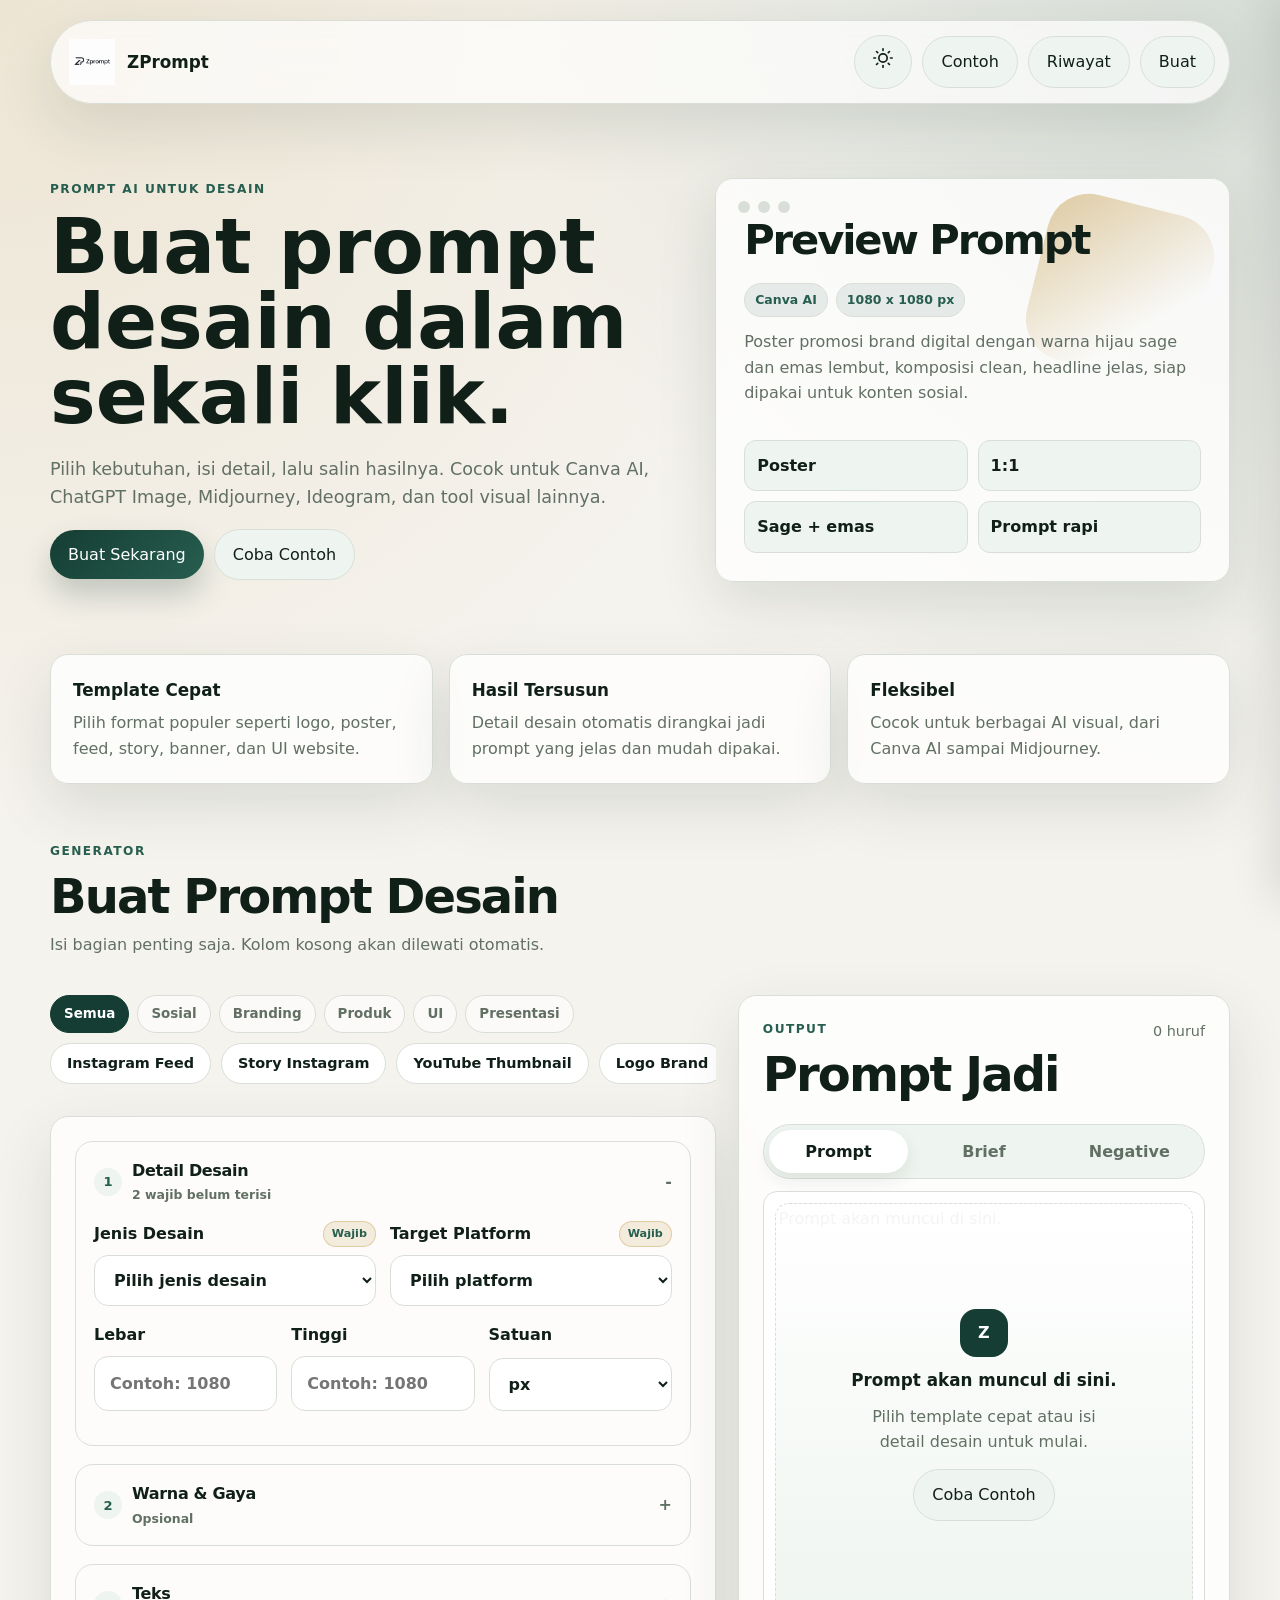
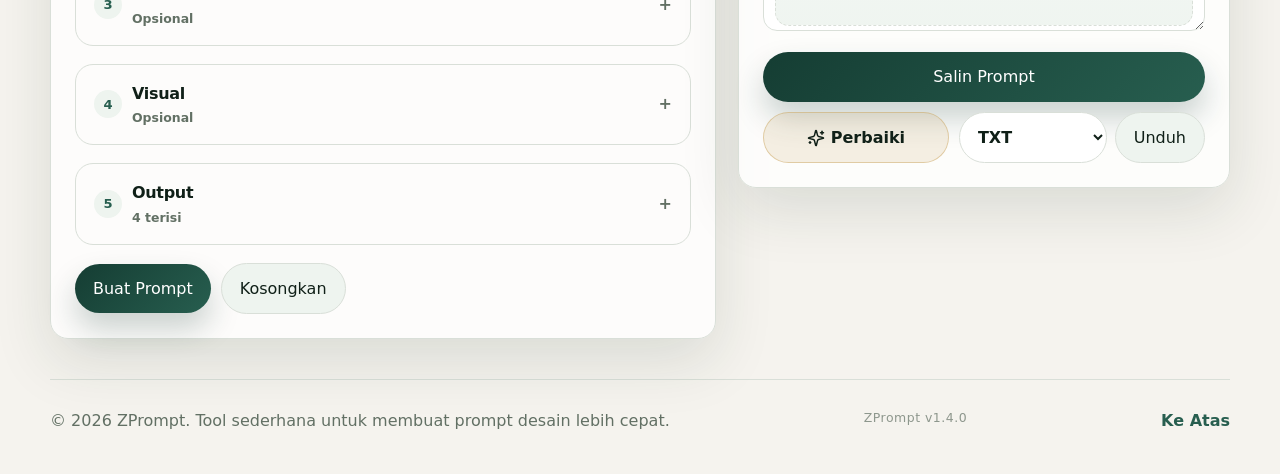
==== index.html @ 0997b0d8 "feat: replace logo and favicon with new PNG image" ====
<!doctype html>
<html lang="id">
<head>
  <meta charset="utf-8" />
  <meta name="viewport" content="width=device-width, initial-scale=1" />
  <meta name="theme-color" content="#10261f" />
  <meta name="description" content="ZPrompt — generator prompt desain AI gratis. Buat prompt untuk Canva AI, Midjourney, Ideogram, dan ChatGPT dalam hitungan detik." />
  <meta property="og:title" content="ZPrompt — AI Design Prompt Generator" />
  <meta property="og:description" content="Buat prompt desain AI dengan cepat dan rapi." />
  <meta property="og:url" content="https://zarkasih081.github.io/ZPrompt/" />
  <meta property="og:type" content="website" />
  <meta property="og:image" content="https://zarkasih081.github.io/ZPrompt/assets/og-image.png" />
  <title>ZPrompt</title>
  <link rel="icon" href="assets/favicon.png" type="image/png" />
  <link rel="apple-touch-icon" href="assets/icon-192.png" />
  <link rel="manifest" href="manifest.webmanifest" />
  <link rel="stylesheet" href="style.css" />
</head>
<body>
  <div class="app-shell">
    <header class="site-header">
      <nav class="nav" aria-label="Navigasi utama">
        <a class="brand" href="#top" aria-label="ZPrompt">
          <img src="assets/logo.png" alt="Logo ZPrompt" />
          <span>
            <strong>ZPrompt</strong>
          </span>
        </a>
        <div class="nav-actions">
          <button class="theme-toggle" id="themeToggle" type="button" aria-label="Ganti tema"><span class="theme-icon"><svg width="20" height="20" viewBox="0 0 24 24" fill="none" stroke="currentColor" stroke-width="2" stroke-linecap="round" stroke-linejoin="round"><circle cx="12" cy="12" r="5"/><line x1="12" y1="1" x2="12" y2="3"/><line x1="12" y1="21" x2="12" y2="23"/><line x1="4.22" y1="4.22" x2="5.64" y2="5.64"/><line x1="18.36" y1="18.36" x2="19.78" y2="19.78"/><line x1="1" y1="12" x2="3" y2="12"/><line x1="21" y1="12" x2="23" y2="12"/><line x1="4.22" y1="19.78" x2="5.64" y2="18.36"/><line x1="18.36" y1="5.64" x2="19.78" y2="4.22"/></svg></span></button>
          <a class="nav-link" href="contoh.html">Contoh</a>
          <button class="nav-link" id="historyToggle" type="button" aria-label="Buka Riwayat" aria-controls="historySidebar" aria-expanded="false">Riwayat</button>
          <a class="nav-link" href="#generator">Buat</a>
        </div>
      </nav>

      <section class="hero" id="top">
        <div class="hero-copy">
          <p class="eyebrow">Prompt AI untuk desain</p>
          <h1>Buat prompt desain dalam sekali klik.</h1>
          <p class="hero-text">Pilih kebutuhan, isi detail, lalu salin hasilnya. Cocok untuk Canva AI, ChatGPT Image, Midjourney, Ideogram, dan tool visual lainnya.</p>
          <div class="hero-buttons">
            <a class="primary-btn" href="#generator">Buat Sekarang</a>
            <button class="secondary-btn" id="loadExample" type="button">Coba Contoh</button>
          </div>
        </div>
        <div class="hero-card" aria-label="Preview hasil prompt">
          <div class="card-topbar">
            <span></span><span></span><span></span>
          </div>
          <h2>Preview Prompt</h2>
          <div class="preview-meta">
            <span>Canva AI</span>
            <span>1080 x 1080 px</span>
          </div>
          <p class="preview-prompt">Poster promosi brand digital dengan warna hijau sage dan emas lembut, komposisi clean, headline jelas, siap dipakai untuk konten sosial.</p>
          <div class="mini-grid">
            <span>Poster</span>
            <span>1:1</span>
            <span>Sage + emas</span>
            <span>Prompt rapi</span>
          </div>
        </div>
      </section>
    </header>

    <main>
      <section class="quick-info" aria-label="Fitur website">
        <article>
          <strong>Template Cepat</strong>
          <p>Pilih format populer seperti logo, poster, feed, story, banner, dan UI website.</p>
        </article>
        <article>
          <strong>Hasil Tersusun</strong>
          <p>Detail desain otomatis dirangkai jadi prompt yang jelas dan mudah dipakai.</p>
        </article>
        <article>
          <strong>Fleksibel</strong>
          <p>Cocok untuk berbagai AI visual, dari Canva AI sampai Midjourney.</p>
        </article>
      </section>

      <section class="generator-section" id="generator">
        <div class="section-heading">
          <p class="eyebrow">Generator</p>
          <h2>Buat Prompt Desain</h2>
          <p>Isi bagian penting saja. Kolom kosong akan dilewati otomatis.</p>
        </div>

        <div class="generator-left-column">
          <div class="preset-panel" aria-label="Template Cepat">
            <div class="preset-categories" aria-label="Kategori template">
              <button class="preset-category-btn active" data-category="all" type="button">Semua</button>
              <button class="preset-category-btn" data-category="social" type="button">Sosial</button>
              <button class="preset-category-btn" data-category="brand" type="button">Branding</button>
              <button class="preset-category-btn" data-category="product" type="button">Produk</button>
              <button class="preset-category-btn" data-category="ui" type="button">UI</button>
              <button class="preset-category-btn" data-category="presentation" type="button">Presentasi</button>
            </div>
            <div class="presets-container" aria-label="Template">
              <button class="preset-btn" data-category="social" data-preset="ig-feed" type="button">Instagram Feed</button>
              <button class="preset-btn" data-category="social" data-preset="story" type="button">Story Instagram</button>
              <button class="preset-btn" data-category="social" data-preset="yt-thumb" type="button">YouTube Thumbnail</button>
              <button class="preset-btn" data-category="brand" data-preset="logo" type="button">Logo Brand</button>
              <button class="preset-btn" data-category="social" data-preset="poster" type="button">Poster</button>
              <button class="preset-btn" data-category="product" data-preset="poster-makanan" type="button">Poster Makanan</button>
              <button class="preset-btn" data-category="product" data-preset="label-produk" type="button">Label Produk</button>
              <button class="preset-btn" data-category="brand" data-preset="banner" type="button">Banner Website</button>
              <button class="preset-btn" data-category="brand" data-preset="maskot" type="button">Desain Maskot</button>
              <button class="preset-btn" data-category="ui" data-preset="ui" type="button">UI Website</button>
              <button class="preset-btn" data-category="ui" data-preset="ui-app" type="button">UI Aplikasi</button>
              <button class="preset-btn" data-category="presentation" data-preset="slide" type="button">Presentasi Slide</button>
              <button class="preset-btn" data-category="presentation" data-preset="bisnis" type="button">Presentasi Bisnis</button>
            </div>
          </div>

          <form class="generator-form" id="promptForm">
          <fieldset>
            <legend>Detail Desain</legend>
            <div class="grid-2">
              <label>Jenis Desain
                <select id="designType" required>
                  <option value="">Pilih jenis desain</option>
                  <option>Logo</option>
                  <option>Poster Promosi</option>
                  <option>Feed Instagram</option>
                  <option>Story Instagram</option>
                  <option>Banner Website</option>
                  <option>Label Produk</option>
                  <option>Thumbnail YouTube</option>
                  <option>Presentasi Slide</option>
                  <option>UI Website</option>
                </select>
              </label>
              <label>Target Platform
                <select id="platform" required>
                  <option value="">Pilih platform</option>
                  <option>Canva AI</option>
                  <option>ChatGPT Image</option>
                  <option>Ideogram</option>
                  <option>Leonardo AI</option>
                  <option>Bing Image Creator</option>
                  <option>Midjourney</option>
                  <option>Umum</option>
                </select>
              </label>
            </div>
            <div id="platformTips" class="platform-tips" aria-hidden="true"></div>
            <div class="grid-3">
              <label>Lebar
                <input id="width" type="number" min="1" placeholder="Contoh: 1080" />
              </label>
              <label>Tinggi
                <input id="height" type="number" min="1" placeholder="Contoh: 1080" />
              </label>
              <label>Satuan
                <select id="unit">
                  <option>px</option>
                  <option>cm</option>
                  <option>mm</option>
                  <option>inch</option>
                </select>
              </label>
            </div>
          </fieldset>

          <fieldset>
            <legend>Warna & Gaya</legend>
            <div class="grid-2">
              <label>Warna Utama
                <input id="primaryColor" type="text" placeholder="Contoh: hijau sage" />
              </label>
              <label>Warna Sekunder
                <input id="secondaryColor" type="text" placeholder="Contoh: emas lembut" />
              </label>
            </div>
            <div class="grid-2">
              <label>Mood Warna
                <select id="mood">
                  <option value="">Pilih mood warna</option>
                  <option>Fresh dan cerah</option>
                  <option>Elegan dan profesional</option>
                  <option>Minimalis dan bersih</option>
                  <option>Hangat dan ramah</option>
                  <option>Modern dan premium</option>
                  <option>Lucu dan kartun</option>
                </select>
              </label>
              <label>Gaya Desain
                <select id="styleDesign">
                  <option value="">Pilih gaya desain</option>
                  <option>Modern clean</option>
                  <option>Minimalis premium</option>
                  <option>Kartun lucu</option>
                  <option>Flat illustration</option>
                  <option>3D soft style</option>
                  <option>Luxury elegant</option>
                  <option>Edukatif formal</option>
                </select>
              </label>
            </div>
          </fieldset>

          <fieldset>
            <legend>Teks</legend>
            <label>Teks Utama atau Judul Besar
              <input id="mainText" type="text" placeholder="Contoh: ZPrompt" />
            </label>
            <div class="grid-2">
              <label>Peletakan Teks Utama
                <select id="textPlacement">
                  <option value="">Pilih peletakan</option>
                  <option>Atas tengah</option>
                  <option>Tengah utama</option>
                  <option>Kiri atas</option>
                  <option>Kiri bawah</option>
                  <option>Kanan atas</option>
                  <option>Bawah tengah</option>
                </select>
              </label>
              <label>Gaya Font
                <select id="fontStyle">
                  <option value="">Pilih gaya font</option>
                  <option>Sans serif modern</option>
                  <option>Serif elegan</option>
                  <option>Rounded friendly</option>
                  <option>Bold display</option>
                  <option>Handwritten playful</option>
                  <option>Formal akademik</option>
                </select>
              </label>
            </div>
            <label>Teks Sekunder atau Tagline
              <input id="tagline" type="text" placeholder="Contoh: Cepat, rapi, siap pakai" />
            </label>
          </fieldset>

          <fieldset>
            <legend>Visual</legend>
            <label>Deskripsi Gambar, Ilustrasi, atau Logo
              <textarea id="visualDesc" rows="4" placeholder="Contoh: logo huruf Z modern dengan elemen cahaya lembut dan bentuk geometris"></textarea>
            </label>
            <div class="grid-2">
              <label>Objek Utama
                <input id="mainObject" type="text" placeholder="Contoh: maskot, produk, ikon" />
              </label>
              <label>Latar Belakang
                <input id="background" type="text" placeholder="Contoh: putih bersih, gradasi" />
              </label>
            </div>
            <label>Elemen Tambahan
              <input id="extraElements" type="text" placeholder="Contoh: daun, buah, sparkle, garis abstrak, bayangan halus" />
            </label>
          </fieldset>

          <fieldset>
            <legend>Output</legend>
            <div class="grid-2">
              <label>Bahasa Output
                <select id="promptLang">
                  <option>Indonesia</option>
                  <option>English</option>
                  <option>Campuran</option>
                </select>
              </label>
              <label>Level Detail
                <select id="detailLevel">
                  <option>Standar</option>
                  <option>Singkat</option>
                  <option>Detail</option>
                  <option>Sangat detail</option>
                </select>
              </label>
            </div>
            <div class="grid-2">
              <label>Nuansa Output
                <select id="outputTone">
                  <option>Profesional</option>
                  <option>Realistis</option>
                  <option>Lucu</option>
                  <option>Premium</option>
                  <option>Akademik</option>
                  <option>Promosi</option>
                </select>
              </label>
              <label>Kualitas
                <select id="quality">
                  <option>High quality</option>
                  <option>Ultra detailed</option>
                  <option>Clean vector</option>
                  <option>Print ready</option>
                  <option>Mobile friendly</option>
                </select>
              </label>
            </div>
            <label>Catatan Khusus
              <textarea id="notes" rows="3" placeholder="Contoh: teks harus mudah dibaca, cocok untuk stiker"></textarea>
            </label>
            <label>Hal yang Harus Dihindari
              <textarea id="negativePrompt" rows="2" placeholder="Contoh: jangan blur, jangan teks rusak, jangan background gelap, jangan terlalu ramai"></textarea>
            </label>
          </fieldset>

          <div class="form-actions">
            <button class="primary-btn" type="submit">Buat Prompt</button>
            <button class="secondary-btn" id="resetForm" type="button">Kosongkan</button>
            <span id="saveStatus" class="save-badge"></span>
          </div>
        </form>
        </div>

        <aside class="result-panel" aria-label="Hasil prompt">
          <div class="result-header">
            <div>
              <p class="eyebrow">Output</p>
              <h2>Prompt Jadi</h2>
            </div>
            <span id="charCount">0 huruf</span>
          </div>
          <div class="output-mode-tabs" role="tablist" aria-label="Mode output">
            <button class="output-mode-btn active" data-output-mode="prompt" type="button" role="tab" aria-selected="true">Prompt</button>
            <button class="output-mode-btn" data-output-mode="brief" type="button" role="tab" aria-selected="false">Brief</button>
            <button class="output-mode-btn" data-output-mode="negative" type="button" role="tab" aria-selected="false">Negative</button>
          </div>
          <div class="result-output-wrap">
            <textarea id="resultPrompt" rows="16" readonly placeholder="Prompt akan muncul di sini."></textarea>
            <div class="result-empty-state" id="resultEmptyState">
              <div class="empty-mark">Z</div>
              <strong>Prompt akan muncul di sini.</strong>
              <p>Pilih template cepat atau isi detail desain untuk mulai.</p>
              <button class="secondary-btn empty-example-btn" id="loadExampleEmpty" type="button">Coba Contoh</button>
            </div>
          </div>
          <div class="result-actions">
            <button class="primary-btn copy-main" id="copyPrompt" type="button">Salin Prompt</button>
            <div class="result-tools">
              <button class="secondary-btn improve-btn" id="improvePrompt" type="button"><svg width="18" height="18" viewBox="0 0 24 24" fill="none" stroke="currentColor" stroke-width="2" stroke-linecap="round" stroke-linejoin="round" style="margin-right: 6px; vertical-align: text-bottom;"><path d="M9.937 15.5A2 2 0 0 0 8.5 14.063l-6.135-1.582a.5.5 0 0 1 0-.962L8.5 9.936A2 2 0 0 0 9.937 8.5l1.582-6.135a.5.5 0 0 1 .963 0L14.063 8.5A2 2 0 0 0 15.5 9.937l6.135 1.581a.5.5 0 0 1 0 .964L15.5 14.063a2 2 0 0 0-1.437 1.437l-1.582 6.135a.5.5 0 0 1-.963 0z"/><path d="M20 3v4"/><path d="M22 5h-4"/><path d="M4 17v2"/><path d="M5 18H3"/></svg>Perbaiki</button>
              <div class="export-group">
                <select id="exportFormat" class="export-select" aria-label="Format Export">
                  <option value="txt">TXT</option>
                  <option value="json">JSON</option>
                  <option value="md">Markdown</option>
                  <option value="pdf">Cetak PDF</option>
                </select>
                <button class="secondary-btn" id="exportBtn" type="button">Unduh</button>
              </div>
            </div>
          </div>
        </aside>
      </section>
    </main>

    <footer class="site-footer">
      <p>© <span id="year"></span> ZPrompt. Tool sederhana untuk membuat prompt desain lebih cepat.</p>
      <p class="app-version">ZPrompt v1.4.0</p>
      <a href="#top">Ke Atas</a>
    </footer>
  </div>

  <div class="mobile-sticky-actions" aria-label="Aksi cepat generator">
    <button class="primary-btn" id="mobileGenerate" type="button">Buat</button>
    <button class="secondary-btn" id="mobileCopy" type="button">Salin</button>
  </div>
  
  <div class="history-sidebar" id="historySidebar" role="dialog" aria-modal="true" aria-labelledby="historyTitle" aria-hidden="true" tabindex="-1">
    <div class="history-sidebar-header">
      <div>
        <h3 id="historyTitle">Riwayat Prompt</h3>
        <button class="clear-all-btn" id="clearAllHistory" type="button" aria-label="Bersihkan riwayat">Bersihkan</button>
      </div>
      <button class="close-sidebar" id="closeHistory" type="button" aria-label="Tutup Riwayat">&times;</button>
    </div>
    <div class="history-sidebar-content">
      <ul id="historyList" class="history-list"></ul>
      <div id="historyEmpty" class="history-empty">
        Belum ada riwayat.
      </div>
    </div>
  </div>
  <div class="history-overlay" id="historyOverlay" aria-hidden="true"></div>

  <div id="toastContainer" class="toast-container" aria-live="polite"></div>

  <script src="script.js"></script>
</body>
</html>
---- style.css ----
:root {
  --bg: #f5f3ee;
  --surface: #ffffff;
  --surface-soft: #eef4ef;
  --text: #102018;
  --muted: #627064;
  --line: #d9dfd8;
  --primary: #153d33;
  --primary-2: #275e4f;
  --accent: #c9a45c;
  --shadow: 0 22px 60px rgba(24, 49, 37, .12);
  --radius: 18px;
}

[data-theme="dark"] {
  --bg: #0d1411;
  --surface: #121d18;
  --surface-soft: #18271f;
  --text: #edf5ef;
  --muted: #aebcaf;
  --line: #294036;
  --primary: #d4b56e;
  --primary-2: #b8954a;
  --accent: #79b79a;
  --shadow: 0 22px 60px rgba(0, 0, 0, .28);
}

* {
  box-sizing: border-box;
}

html {
  scroll-behavior: smooth;
  overflow-x: clip;
}

body {
  margin: 0;
  font-family: Inter, ui-sans-serif, system-ui, -apple-system, BlinkMacSystemFont, "Segoe UI", sans-serif;
  color: var(--text);
  background:
    radial-gradient(circle at top left, rgba(201, 164, 92, .18), transparent 35%),
    radial-gradient(circle at top right, rgba(39, 94, 79, .15), transparent 32%),
    var(--bg);
  line-height: 1.6;
  overflow-x: clip;
}

img {
  max-width: 100%;
  display: block;
}

a {
  color: inherit;
  text-decoration: none;
}

button,
input,
select,
textarea {
  font: inherit;
}

.app-shell {
  width: min(1180px, calc(100% - 32px));
  margin: 0 auto;
}

.site-header {
  padding: 20px 0 42px;
}

.nav {
  display: flex;
  justify-content: space-between;
  align-items: center;
  gap: 16px;
  padding: 14px;
  border: 1px solid var(--line);
  border-radius: 999px;
  background: rgba(255, 255, 255, .68);
  backdrop-filter: blur(16px);
  box-shadow: var(--shadow);
  position: sticky;
  top: 16px;
  z-index: 20;
}

[data-theme="dark"] .nav {
  background: rgba(18, 29, 24, .76);
}

.brand {
  display: flex;
  align-items: center;
  gap: 12px;
  padding-left: 4px;
}

.brand img {
  width: 46px;
  height: 46px;
}

.brand strong,
.brand small {
  display: block;
}

.brand strong {
  font-size: 1.05rem;
  line-height: 1.1;
}

.brand small {
  color: var(--muted);
  font-size: .78rem;
}

.nav-actions,
.hero-buttons,
.form-actions,
.result-actions {
  display: flex;
  align-items: center;
  gap: 10px;
  flex-wrap: wrap;
}

.nav-link,
.theme-toggle,
.primary-btn,
.secondary-btn {
  border: 0;
  cursor: pointer;
  border-radius: 999px;
  padding: 12px 18px;
  transition: transform .2s ease, box-shadow .2s ease, background .2s ease;
}

.nav-link,
.theme-toggle,
.secondary-btn {
  background: var(--surface-soft);
  color: var(--text);
  border: 1px solid var(--line);
}

.primary-btn {
  background: linear-gradient(135deg, var(--primary), var(--primary-2));
  color: #fff;
  box-shadow: 0 16px 30px rgba(21, 61, 51, .22);
}

[data-theme="dark"] .primary-btn {
  color: #10160f;
}

.primary-btn:hover,
.secondary-btn:hover,
.nav-link:hover,
.theme-toggle:hover {
  transform: translateY(-2px);
}

.hero {
  display: grid;
  grid-template-columns: minmax(0, 1.1fr) minmax(320px, .9fr);
  gap: 36px;
  align-items: center;
  padding: 74px 0 30px;
}

.eyebrow {
  color: var(--primary-2);
  font-weight: 800;
  letter-spacing: .12em;
  text-transform: uppercase;
  font-size: .76rem;
  margin: 0 0 10px;
}

h1,
h2,
h3,
p {
  margin-top: 0;
}

h1 {
  font-size: clamp(2.4rem, 6vw, 5rem);
  line-height: .98;
  letter-spacing: 0;
  margin-bottom: 20px;
}

.hero-text {
  color: var(--muted);
  font-size: 1.1rem;
  max-width: 650px;
}

.hero-card,
.quick-info article,
.generator-form,
.result-panel {
  background: rgba(255, 255, 255, .78);
  border: 1px solid var(--line);
  border-radius: var(--radius);
  box-shadow: var(--shadow);
}

[data-theme="dark"] .hero-card,
[data-theme="dark"] .quick-info article,
[data-theme="dark"] .generator-form,
[data-theme="dark"] .result-panel {
  background: rgba(18, 29, 24, .82);
}

.hero-card {
  padding: 28px;
  min-height: 360px;
  display: flex;
  flex-direction: column;
  justify-content: flex-end;
  position: relative;
  overflow: hidden;
}

.preview-meta {
  display: flex;
  gap: 8px;
  flex-wrap: wrap;
  margin: 0 0 12px;
  position: relative;
}

.preview-meta span {
  background: rgba(39, 94, 79, .1);
  border: 1px solid var(--line);
  border-radius: 999px;
  color: var(--primary-2);
  font-size: .78rem;
  font-weight: 800;
  padding: 6px 10px;
}

[data-theme="dark"] .preview-meta span {
  color: var(--accent);
  background: rgba(121, 183, 154, .1);
}

.hero-card::before {
  content: "";
  position: absolute;
  inset: 24px 24px auto auto;
  width: 170px;
  height: 170px;
  background: linear-gradient(135deg, var(--accent), transparent 70%);
  border-radius: 42px;
  transform: rotate(14deg);
  opacity: .55;
}

.card-topbar {
  position: absolute;
  top: 22px;
  left: 22px;
  display: flex;
  gap: 8px;
}

.card-topbar span {
  width: 12px;
  height: 12px;
  border-radius: 50%;
  background: var(--line);
}

.hero-card h2 {
  font-size: 2.6rem;
  letter-spacing: -.05em;
  margin-bottom: 10px;
  position: relative;
}

.hero-card p,
.preview-prompt {
  color: var(--muted);
  position: relative;
}

.mini-grid {
  display: grid;
  grid-template-columns: repeat(2, 1fr);
  gap: 10px;
  margin-top: 18px;
  position: relative;
}

.mini-grid span {
  background: var(--surface-soft);
  border: 1px solid var(--line);
  padding: 12px;
  border-radius: 12px;
  font-weight: 700;
}

.quick-info {
  display: grid;
  grid-template-columns: repeat(3, 1fr);
  gap: 16px;
  margin-bottom: 58px;
}

.quick-info article {
  padding: 22px;
}

.quick-info strong {
  display: block;
  font-size: 1.05rem;
  margin-bottom: 6px;
}

.quick-info p {
  color: var(--muted);
  margin-bottom: 0;
}

.generator-section {
  display: grid;
  grid-template-columns: minmax(0, 1.15fr) minmax(320px, .85fr);
  gap: 22px;
  align-items: start;
  padding-bottom: 40px;
}

.generator-section > *,
.generator-left-column,
.result-panel {
  min-width: 0;
}

.section-heading {
  grid-column: 1 / -1;
  max-width: 760px;
}

.section-heading h2,
.result-header h2 {
  font-size: clamp(1.8rem, 4vw, 3rem);
  line-height: 1;
  letter-spacing: -.04em;
  margin-bottom: 12px;
}

.section-heading p:last-child {
  color: var(--muted);
}

.generator-form,
.result-panel {
  padding: 24px;
}

fieldset {
  border: 1px solid var(--line);
  border-radius: 18px;
  padding: 22px;
  margin: 0 0 18px;
}

legend {
  padding: 0 10px;
  font-weight: 900;
  letter-spacing: -.02em;
}

.form-step {
  overflow: hidden;
  padding: 0;
}

.form-step legend {
  display: block;
  float: left;
  width: 100%;
  padding: 0;
}

.form-step legend + * {
  clear: both;
}

.form-step-toggle {
  width: 100%;
  border: 0;
  background: transparent;
  color: var(--text);
  cursor: pointer;
  display: flex;
  align-items: center;
  justify-content: space-between;
  gap: 12px;
  padding: 16px 18px;
  text-align: left;
}

.form-step-title {
  display: flex;
  align-items: center;
  gap: 10px;
  font-weight: 900;
  letter-spacing: -.02em;
}

.form-step-label {
  display: grid;
  gap: 2px;
}

.form-step-status {
  color: var(--muted);
  font-size: .78rem;
  font-weight: 700;
  letter-spacing: 0;
}

.form-step-index {
  display: inline-grid;
  place-items: center;
  width: 28px;
  height: 28px;
  border-radius: 999px;
  background: var(--surface-soft);
  color: var(--primary-2);
  font-size: .82rem;
  font-weight: 900;
}

.form-step-chevron {
  color: var(--muted);
  font-size: 1rem;
  font-weight: 900;
  line-height: 1;
}

.form-step-body {
  clear: both;
  padding: 0 18px 18px;
}

.form-step.is-collapsed .form-step-body {
  display: none;
}

label {
  display: grid;
  gap: 8px;
  color: var(--text);
  font-weight: 800;
  margin-bottom: 16px;
}

.label-row {
  display: flex;
  align-items: center;
  gap: 8px;
  justify-content: space-between;
}

.required-pill {
  background: rgba(201, 164, 92, .18);
  border: 1px solid rgba(201, 164, 92, .46);
  border-radius: 999px;
  color: var(--primary-2);
  font-size: .7rem;
  font-weight: 900;
  padding: 3px 8px;
}

[data-theme="dark"] .required-pill {
  color: var(--accent);
}

input,
select,
textarea {
  width: 100%;
  border: 1px solid var(--line);
  background: var(--surface);
  color: var(--text);
  border-radius: 14px;
  padding: 14px 15px;
  outline: none;
}

textarea {
  resize: vertical;
}

input:focus,
select:focus,
textarea:focus {
  border-color: var(--primary-2);
  box-shadow: 0 0 0 4px rgba(39, 94, 79, .12);
}

.grid-2,
.grid-3 {
  display: grid;
  gap: 14px;
}

.grid-2 {
  grid-template-columns: repeat(2, 1fr);
}

.grid-3 {
  grid-template-columns: repeat(3, 1fr);
}

.result-panel {
  position: sticky;
  top: 110px;
}

.result-header {
  display: flex;
  justify-content: space-between;
  gap: 12px;
  align-items: start;
  margin-bottom: 14px;
}

#charCount {
  color: var(--muted);
  font-size: .9rem;
  white-space: nowrap;
}

#resultPrompt {
  min-height: 380px;
  margin-bottom: 14px;
}

.output-mode-tabs {
  display: grid;
  grid-template-columns: repeat(3, 1fr);
  gap: 6px;
  background: var(--surface-soft);
  border: 1px solid var(--line);
  border-radius: 999px;
  padding: 5px;
  margin-bottom: 12px;
}

.output-mode-btn {
  border: 0;
  background: transparent;
  color: var(--muted);
  border-radius: 999px;
  cursor: pointer;
  font-weight: 900;
  padding: 9px 10px;
}

.output-mode-btn.active {
  background: var(--surface);
  color: var(--text);
  box-shadow: 0 8px 18px rgba(24, 49, 37, .08);
}

.result-output-wrap {
  position: relative;
  margin-bottom: 14px;
}

.result-output-wrap #resultPrompt {
  margin-bottom: 0;
}

.result-empty-state {
  position: absolute;
  inset: 12px;
  display: grid;
  place-items: center;
  align-content: center;
  gap: 10px;
  padding: 24px;
  text-align: center;
  color: var(--muted);
  background: linear-gradient(180deg, rgba(255,255,255,.92), rgba(238,244,239,.92));
  border: 1px dashed var(--line);
  border-radius: 14px;
  pointer-events: none;
}

[data-theme="dark"] .result-empty-state {
  background: linear-gradient(180deg, rgba(18,29,24,.92), rgba(24,39,31,.92));
}

.result-empty-state[hidden] {
  display: none;
}

.result-empty-state strong {
  color: var(--text);
  font-size: 1.05rem;
}

.result-empty-state p {
  margin: 0;
  max-width: 260px;
}

.empty-mark {
  display: grid;
  place-items: center;
  width: 48px;
  height: 48px;
  border-radius: 16px;
  background: var(--primary);
  color: #fff;
  font-weight: 900;
}

[data-theme="dark"] .empty-mark {
  color: #10160f;
}

.empty-example-btn {
  pointer-events: auto;
  margin-top: 4px;
}



.site-footer {
  display: flex;
  justify-content: space-between;
  gap: 16px;
  color: var(--muted);
  border-top: 1px solid var(--line);
  padding: 28px 0 40px;
}

.site-footer p {
  margin: 0;
}

.site-footer a {
  font-weight: 800;
  color: var(--primary-2);
}

.app-version {
  font-size: 0.78rem;
  color: var(--muted);
  opacity: 0.7;
  letter-spacing: 0.04em;
}

.mobile-sticky-actions {
  display: none;
}

@media (max-width: 860px) {
  .app-shell {
    width: min(100% - 22px, 680px);
  }

  body {
    padding-bottom: 86px;
  }

  .nav {
    border-radius: 24px;
    align-items: flex-start;
  }

  .nav-actions {
    justify-content: flex-end;
  }

  .hero,
  .generator-section,
  .grid-2,
  .grid-3 {
    grid-template-columns: 1fr;
  }

  .quick-info {
    display: flex;
    gap: 12px;
    overflow-x: auto;
    margin-bottom: 34px;
    padding-bottom: 12px;
    scroll-snap-type: x mandatory;
  }

  .quick-info article {
    min-width: min(260px, 82vw);
    padding: 16px;
    scroll-snap-align: start;
  }

  .quick-info p {
    font-size: .92rem;
  }

  .hero {
    padding-top: 44px;
  }

  .result-panel {
    position: static;
  }

  .mobile-sticky-actions {
    position: fixed;
    left: 11px;
    right: 11px;
    bottom: 12px;
    z-index: 35;
    display: grid;
    grid-template-columns: 1.25fr .75fr;
    gap: 10px;
    padding: 10px;
    border: 1px solid var(--line);
    border-radius: 20px;
    background: rgba(255, 255, 255, .82);
    backdrop-filter: blur(16px);
    box-shadow: 0 16px 40px rgba(24, 49, 37, .18);
  }

  [data-theme="dark"] .mobile-sticky-actions {
    background: rgba(18, 29, 24, .86);
  }

  .mobile-sticky-actions .primary-btn,
  .mobile-sticky-actions .secondary-btn {
    padding: 12px 14px;
  }
}

@media (max-width: 520px) {
  .brand small {
    display: none;
  }

  a.nav-link {
    display: none;
  }

  .nav,
  .generator-form,
  .result-panel,
  fieldset {
    padding: 16px;
  }

  fieldset.form-step {
    padding: 0;
  }

  .form-step-toggle {
    padding: 14px 16px;
  }

  .form-step-body {
    padding: 0 16px 16px;
  }

  h1 {
    font-size: 2.45rem;
  }

  .hero-card {
    min-height: 300px;
  }

  .site-footer {
    flex-direction: column;
  }
}

/* Presets */
.preset-panel {
  margin-bottom: 20px;
}

.preset-categories {
  display: flex;
  gap: 8px;
  overflow-x: auto;
  padding: 0 0 10px;
  scrollbar-width: thin;
}

.preset-category-btn {
  white-space: nowrap;
  border: 1px solid var(--line);
  border-radius: 999px;
  background: rgba(255, 255, 255, .62);
  color: var(--muted);
  cursor: pointer;
  font-size: .84rem;
  font-weight: 800;
  padding: 7px 13px;
}

[data-theme="dark"] .preset-category-btn {
  background: rgba(18, 29, 24, .62);
}

.preset-category-btn.active {
  background: var(--primary);
  border-color: var(--primary);
  color: #fff;
}

[data-theme="dark"] .preset-category-btn.active {
  background: var(--accent);
  border-color: var(--accent);
  color: #0d1411;
}

.presets-container {
  display: flex;
  gap: 10px;
  overflow-x: auto;
  max-width: 100%;
  min-width: 0;
  padding-bottom: 12px;
  margin-bottom: 0;
  scrollbar-width: thin;
  position: relative;
}

.presets-container::after {
  content: '';
  position: sticky;
  right: 0;
  width: 40px;
  background: linear-gradient(to right, transparent, var(--bg));
  pointer-events: none;
}

.presets-container::-webkit-scrollbar {
  height: 6px;
}

.presets-container::-webkit-scrollbar-thumb {
  background: var(--line);
  border-radius: 10px;
}

.preset-btn {
  white-space: nowrap;
  background: var(--surface);
  border: 1px solid var(--line);
  color: var(--text);
  padding: 8px 16px;
  border-radius: 999px;
  font-size: 0.9rem;
  font-weight: 600;
  cursor: pointer;
  transition: all 0.2s ease;
}

.preset-btn[hidden] {
  display: none;
}

.preset-btn:hover {
  border-color: var(--primary-2);
  background: var(--surface-soft);
  transform: translateY(-2px);
}

.preset-btn.active {
  background: var(--primary);
  color: #fff;
  border-color: var(--primary);
}

[data-theme="dark"] .preset-btn.active {
  background: var(--accent);
  color: #0d1411;
  border-color: var(--accent);
}

/* Save Badge */
.save-badge {
  color: var(--primary-2);
  font-size: 0.85rem;
  font-weight: 700;
  display: flex;
  align-items: center;
  gap: 6px;
  opacity: 0;
  transition: opacity 0.3s ease;
  margin-left: 10px;
}
.save-badge.show {
  opacity: 1;
}

/* History Sidebar */
.history-overlay {
  position: fixed;
  inset: 0;
  background: rgba(0, 0, 0, 0.4);
  backdrop-filter: blur(4px);
  z-index: 40;
  opacity: 0;
  pointer-events: none;
  transition: opacity 0.3s ease;
}

.history-overlay[aria-hidden="false"] {
  opacity: 1;
  pointer-events: auto;
}

.history-sidebar {
  position: fixed;
  top: 0;
  right: 0;
  bottom: 0;
  width: 100%;
  max-width: 360px;
  background: var(--surface);
  box-shadow: -10px 0 40px rgba(0, 0, 0, 0.1);
  z-index: 50;
  transform: translateX(100%);
  transition: transform 0.3s cubic-bezier(0.4, 0, 0.2, 1);
  display: flex;
  flex-direction: column;
}

.history-sidebar[aria-hidden="false"] {
  transform: translateX(0);
}

.history-sidebar-header {
  padding: 20px 24px;
  border-bottom: 1px solid var(--line);
  display: flex;
  justify-content: space-between;
  align-items: center;
}

.history-sidebar-header h3 {
  margin: 0;
  font-size: 1.2rem;
  letter-spacing: -0.02em;
}

.close-sidebar {
  background: transparent;
  border: none;
  font-size: 1.8rem;
  line-height: 1;
  color: var(--muted);
  cursor: pointer;
  padding: 0 4px;
}

.close-sidebar:hover {
  color: var(--text);
}

.history-sidebar-content {
  padding: 20px 24px;
  overflow-y: auto;
  flex: 1;
}

.history-empty {
  color: var(--muted);
  text-align: center;
  margin-top: 40px;
  font-size: 0.95rem;
}

.history-list {
  list-style: none;
  padding: 0;
  margin: 0;
  display: flex;
  flex-direction: column;
  gap: 12px;
}

.history-item {
  border: 1px solid var(--line);
  border-radius: 16px;
  padding: 16px;
  cursor: pointer;
  transition: all 0.2s ease;
  position: relative;
  background: var(--surface-soft);
}

.history-item:hover {
  border-color: var(--primary-2);
  transform: translateY(-2px);
}

.history-item-header {
  display: flex;
  justify-content: space-between;
  align-items: flex-start;
  margin-bottom: 8px;
  padding-right: 24px;
}

.history-item-title {
  font-weight: 700;
  font-size: 0.95rem;
  color: var(--text);
}

.history-item-time {
  font-size: 0.75rem;
  color: var(--muted);
}

.history-item-desc {
  font-size: 0.85rem;
  color: var(--muted);
  display: -webkit-box;
  -webkit-line-clamp: 2;
  -webkit-box-orient: vertical;
  overflow: hidden;
}

.delete-history {
  position: absolute;
  top: 12px;
  right: 12px;
  background: transparent;
  border: none;
  color: var(--muted);
  cursor: pointer;
  padding: 4px;
  opacity: 0;
  transition: opacity 0.2s ease, color 0.2s ease;
  border-radius: 6px;
}

.history-item:hover .delete-history {
  opacity: 1;
}

.delete-history:hover {
  color: #e53e3e;
  background: rgba(229, 62, 62, 0.1);
}

.clear-all-btn {
  font-size: 0.8rem;
  border: none;
  background: transparent;
  color: #e53e3e;
  cursor: pointer;
  padding: 0;
  font-weight: 600;
  margin-top: 4px;
  display: none;
}

.clear-all-btn:hover {
  text-decoration: underline;
}

/* Export Group */
.export-group {
  display: flex;
  gap: 8px;
  min-width: 0;
  flex: 1 1 210px;
}
.platform-tips {
  margin-bottom: 16px;
  padding: 12px 16px;
  background: rgba(39, 94, 79, 0.08);
  border-left: 4px solid var(--primary-2);
  border-radius: 8px;
  font-size: 0.85rem;
  color: var(--text);
  display: none;
  animation: fadeInDown 0.3s ease;
}

[data-theme="dark"] .platform-tips {
  background: rgba(121, 183, 154, 0.12);
  border-left-color: var(--accent);
}

.platform-tips[aria-hidden="false"] {
  display: block;
}

@keyframes fadeInDown {
  from {
    opacity: 0;
    transform: translateY(-4px);
  }
  to {
    opacity: 1;
    transform: translateY(0);
  }
}

/* Export Select */
.export-select {
  border-radius: 999px;
  padding: 10px 14px;
  background: var(--surface);
  border: 1px solid var(--line);
  color: var(--text);
  font-weight: 600;
  cursor: pointer;
  outline: none;
  min-width: 100px;
  flex: 1;
}
.export-select:focus {
  border-color: var(--primary-2);
}

/* Improve Prompt Button */
.improve-btn {
  background: rgba(201, 164, 92, .16);
  color: var(--text);
  border-color: rgba(201, 164, 92, .48);
  font-weight: 700;
  box-shadow: none;
}

[data-theme="dark"] .improve-btn {
  background: rgba(121, 183, 154, .12);
  color: #edf5ef;
  border-color: rgba(121, 183, 154, .32);
}

.result-actions {
  display: grid;
  gap: 10px;
}

.copy-main {
  width: 100%;
}

.result-tools {
  display: flex;
  gap: 10px;
  flex-wrap: wrap;
}

.result-tools .improve-btn {
  flex: 1 1 150px;
}

.result-tools #exportBtn {
  flex: 0 0 auto;
}

@media (max-width: 520px) {
  .result-tools,
  .export-group {
    display: grid;
    grid-template-columns: 1fr;
  }

  .result-tools .improve-btn,
  .result-tools #exportBtn,
  .export-select {
    width: 100%;
  }
}

/* Toast */
.toast-container {
  position: fixed;
  top: 24px;
  right: 24px;
  display: flex;
  flex-direction: column;
  gap: 12px;
  z-index: 9999;
  pointer-events: none;
}

.toast {
  background: var(--text);
  color: var(--bg);
  padding: 14px 20px;
  border-radius: 12px;
  font-size: 0.95rem;
  font-weight: 600;
  box-shadow: 0 10px 24px rgba(0,0,0,0.15);
  display: flex;
  align-items: center;
  gap: 10px;
  animation: slideInRight 0.3s cubic-bezier(0.4, 0, 0.2, 1) forwards;
  pointer-events: none;
  max-width: calc(100vw - 48px);
}

[data-theme="dark"] .toast {
  background: var(--surface-soft);
  color: var(--text);
  border: 1px solid var(--line);
}

.toast.fade-out {
  animation: fadeOutRight 0.3s ease forwards;
}

@keyframes slideInRight {
  from {
    opacity: 0;
    transform: translateX(100%);
  }
  to {
    opacity: 1;
    transform: translateX(0);
  }
}

@keyframes fadeOutRight {
  from {
    opacity: 1;
    transform: translateX(0);
  }
  to {
    opacity: 0;
    transform: translateX(100%);
  }
}
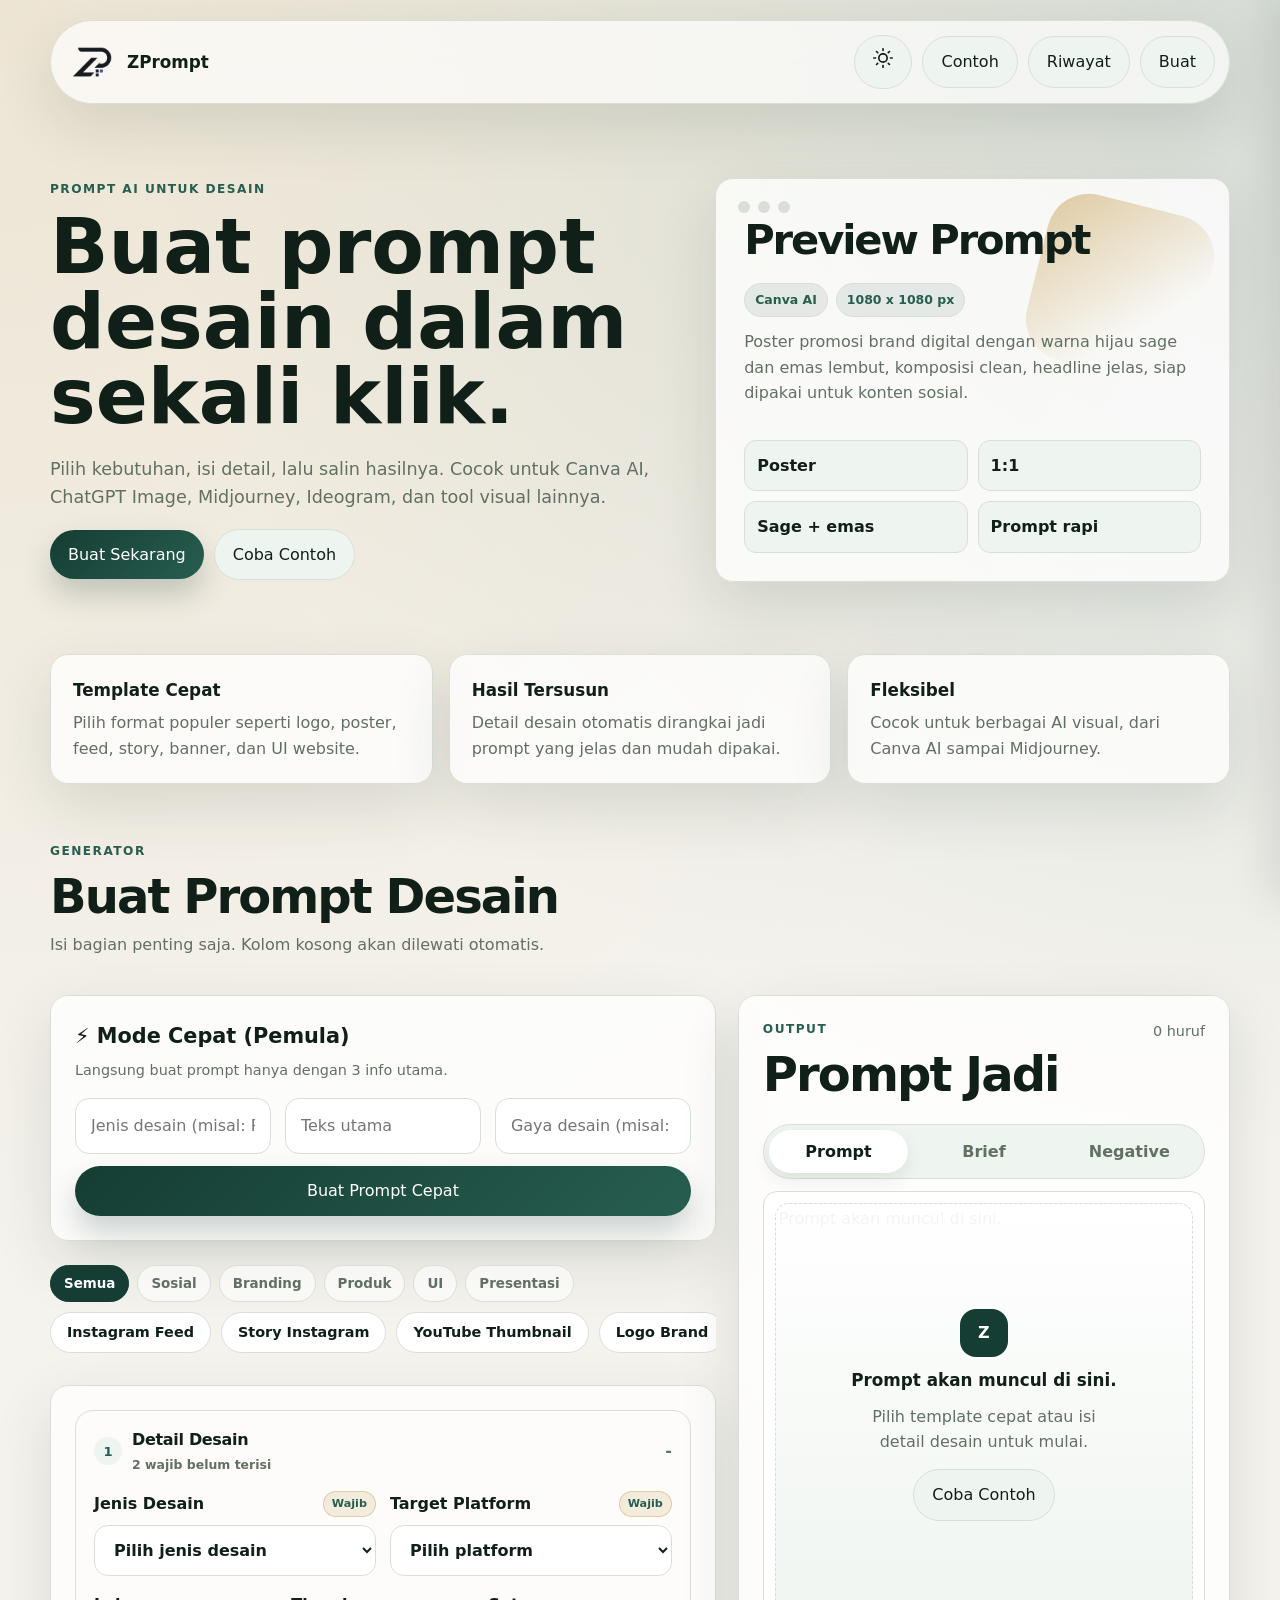
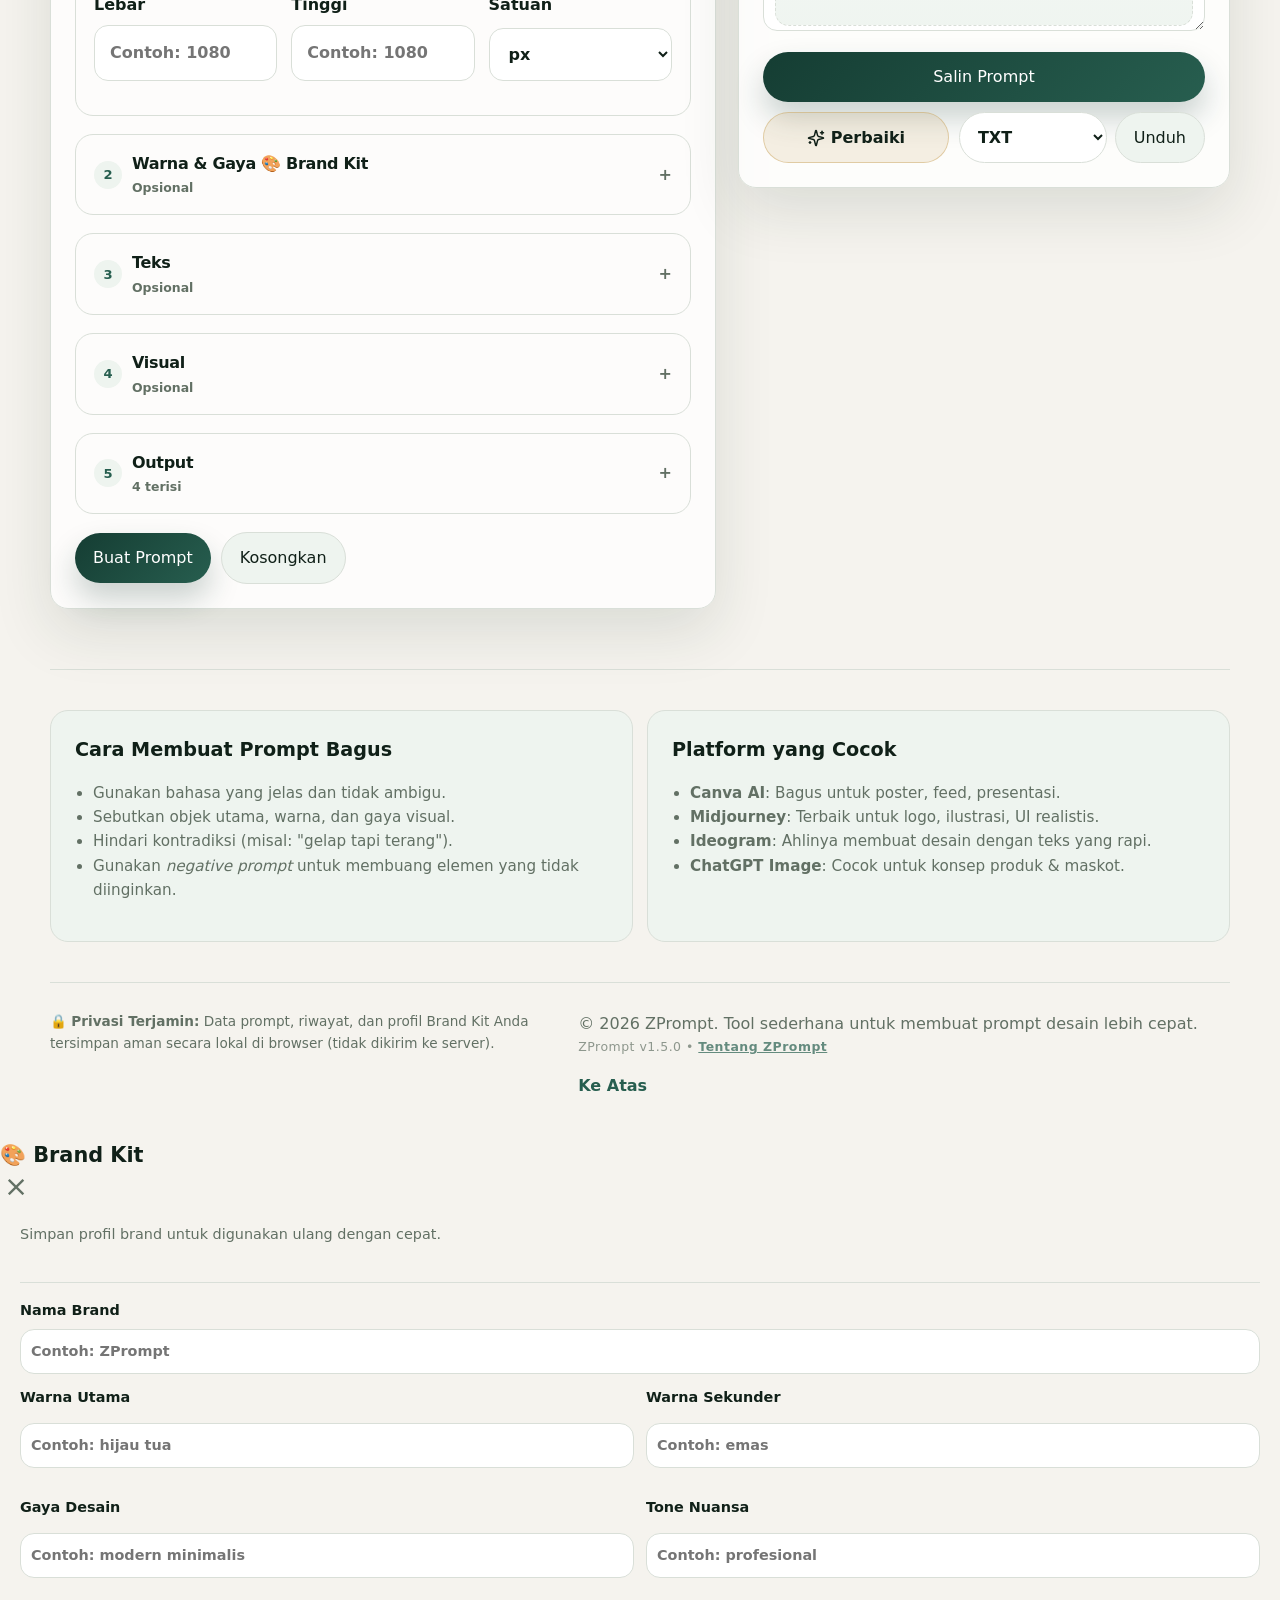
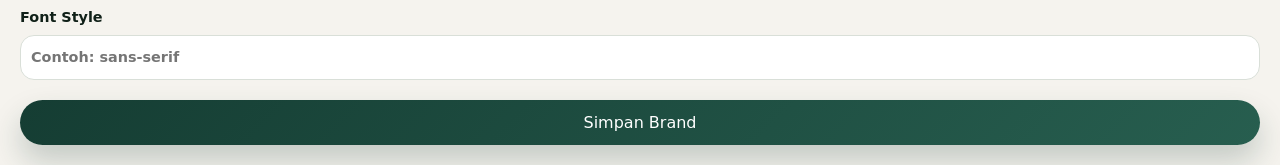
==== commit aecac3ad: "feat: upgrade to ZPrompt v1.5.0" ====
--- a/index.html
+++ b/index.html
@@ -88,7 +88,22 @@
         </div>
 
         <div class="generator-left-column">
-          <div class="preset-panel" aria-label="Template Cepat">
+          <div class="quick-mode-panel" aria-label="Mode Cepat">
+            <div class="quick-mode-header">
+              <h3 class="panel-title">⚡ Mode Cepat (Pemula)</h3>
+              <p class="panel-desc">Langsung buat prompt hanya dengan 3 info utama.</p>
+            </div>
+            <form id="quickModeForm" class="quick-mode-form">
+              <div class="grid-3" style="margin-bottom: 12px;">
+                <input id="qmDesignType" type="text" placeholder="Jenis desain (misal: Poster)" required />
+                <input id="qmMainText" type="text" placeholder="Teks utama" required />
+                <input id="qmStyle" type="text" placeholder="Gaya desain (misal: 3D)" required />
+              </div>
+              <button class="primary-btn quick-btn" type="submit" style="width: 100%;">Buat Prompt Cepat</button>
+            </form>
+          </div>
+
+          <div class="preset-panel" aria-label="Template Profesional">
             <div class="preset-categories" aria-label="Kategori template">
               <button class="preset-category-btn active" data-category="all" type="button">Semua</button>
               <button class="preset-category-btn" data-category="social" type="button">Sosial</button>
@@ -165,7 +180,10 @@
           </fieldset>
 
           <fieldset>
-            <legend>Warna & Gaya</legend>
+            <legend style="display: flex; justify-content: space-between; align-items: center; width: 100%; box-sizing: border-box;">
+              <span>Warna & Gaya</span>
+              <button class="secondary-btn small-btn" id="openBrandKit" type="button" style="padding: 4px 10px; font-size: 0.8rem; margin-left: 10px;">🎨 Brand Kit</button>
+            </legend>
             <div class="grid-2">
               <label>Warna Utama
                 <input id="primaryColor" type="text" placeholder="Contoh: hijau sage" />
@@ -331,6 +349,25 @@
               <button class="secondary-btn empty-example-btn" id="loadExampleEmpty" type="button">Coba Contoh</button>
             </div>
           </div>
+          <div class="prompt-score-panel" id="promptScorePanel" style="display: none;">
+            <div class="score-header">
+              <strong>Skor Kualitas Prompt: <span id="scoreValue">0</span>/100</strong>
+              <div class="score-bar"><div class="score-fill" id="scoreFill"></div></div>
+            </div>
+            <div class="score-details">
+              <p class="score-good">✅ <strong>Lengkap:</strong> <span id="scoreGoodText">-</span></p>
+              <p class="score-bad">⚠️ <strong>Kurang/Saran:</strong> <span id="scoreBadText">-</span></p>
+            </div>
+          </div>
+          <div class="copy-platform-group" id="copyPlatformGroup" style="display: none; padding: 14px 24px;">
+            <p style="font-size: 0.85rem; color: var(--muted); margin: 0 0 8px; font-weight: 700;">Salin khusus untuk platform:</p>
+            <div style="display: flex; gap: 8px; flex-wrap: wrap;">
+              <button class="secondary-btn small-btn" id="copyCanva" type="button">Canva</button>
+              <button class="secondary-btn small-btn" id="copyMidjourney" type="button">Midjourney</button>
+              <button class="secondary-btn small-btn" id="copyIdeogram" type="button">Ideogram</button>
+              <button class="secondary-btn small-btn" id="copyChatGPT" type="button">ChatGPT</button>
+            </div>
+          </div>
           <div class="result-actions">
             <button class="primary-btn copy-main" id="copyPrompt" type="button">Salin Prompt</button>
             <div class="result-tools">
@@ -350,10 +387,44 @@
       </section>
     </main>
 
+      <section class="education-section">
+        <div class="grid-2">
+          <div class="edu-card">
+            <h3>Cara Membuat Prompt Bagus</h3>
+            <ul style="padding-left: 18px; color: var(--muted); font-size: 0.95rem;">
+              <li>Gunakan bahasa yang jelas dan tidak ambigu.</li>
+              <li>Sebutkan objek utama, warna, dan gaya visual.</li>
+              <li>Hindari kontradiksi (misal: "gelap tapi terang").</li>
+              <li>Gunakan <i>negative prompt</i> untuk membuang elemen yang tidak diinginkan.</li>
+            </ul>
+          </div>
+          <div class="edu-card">
+            <h3>Platform yang Cocok</h3>
+            <ul style="padding-left: 18px; color: var(--muted); font-size: 0.95rem;">
+              <li><strong>Canva AI</strong>: Bagus untuk poster, feed, presentasi.</li>
+              <li><strong>Midjourney</strong>: Terbaik untuk logo, ilustrasi, UI realistis.</li>
+              <li><strong>Ideogram</strong>: Ahlinya membuat desain dengan teks yang rapi.</li>
+              <li><strong>ChatGPT Image</strong>: Cocok untuk konsep produk & maskot.</li>
+            </ul>
+          </div>
+        </div>
+      </section>
+    </main>
+
     <footer class="site-footer">
-      <p>© <span id="year"></span> ZPrompt. Tool sederhana untuk membuat prompt desain lebih cepat.</p>
-      <p class="app-version">ZPrompt v1.4.0</p>
-      <a href="#top">Ke Atas</a>
+      <div class="footer-privacy" style="margin-bottom: 20px; font-size: 0.85rem;">
+        <p>🔒 <strong>Privasi Terjamin:</strong> Data prompt, riwayat, dan profil Brand Kit Anda tersimpan aman secara lokal di browser (tidak dikirim ke server).</p>
+      </div>
+      <div class="footer-main" style="display: flex; justify-content: space-between; gap: 16px; flex-wrap: wrap; width: 100%;">
+        <div>
+          <p>© <span id="year"></span> ZPrompt. Tool sederhana untuk membuat prompt desain lebih cepat.</p>
+          <p class="app-version">ZPrompt v1.5.0 • <a href="about.html" style="text-decoration: underline;">Tentang ZPrompt</a></p>
+        </div>
+        <div class="footer-actions" style="display: flex; align-items: center; gap: 16px;">
+          <button class="secondary-btn small-btn" id="installAppBtn" type="button" style="display: none; padding: 6px 12px; font-size: 0.85rem;">📲 Install App</button>
+          <a href="#top" style="font-weight: 700;">Ke Atas</a>
+        </div>
+      </div>
     </footer>
   </div>
 
@@ -379,6 +450,39 @@
   </div>
   <div class="history-overlay" id="historyOverlay" aria-hidden="true"></div>
 
+  <!-- Brand Kit Modal -->
+  <div class="modal-overlay" id="brandKitModal" aria-hidden="true">
+    <div class="modal-content">
+      <div class="modal-header">
+        <h3 style="margin: 0; font-size: 1.3rem;">🎨 Brand Kit</h3>
+        <button class="close-sidebar" id="closeBrandKit" type="button" aria-label="Tutup Brand Kit">&times;</button>
+      </div>
+      <div class="modal-body" style="padding: 20px;">
+        <p style="color: var(--muted); font-size: 0.9rem; margin-top: 0; margin-bottom: 20px;">Simpan profil brand untuk digunakan ulang dengan cepat.</p>
+        
+        <div class="brand-list" id="brandList" style="display: flex; gap: 8px; overflow-x: auto; padding-bottom: 16px; margin-bottom: 16px; border-bottom: 1px solid var(--line);"></div>
+        
+        <form id="brandForm" class="brand-form">
+          <input type="hidden" id="brandId" />
+          <label style="display: block; margin-bottom: 12px; font-size: 0.9rem;">Nama Brand <input type="text" id="brandName" required placeholder="Contoh: ZPrompt" style="margin-top: 6px; padding: 10px;" /></label>
+          <div class="grid-2" style="gap: 12px; margin-bottom: 12px;">
+            <label style="font-size: 0.9rem;">Warna Utama <input type="text" id="brandColor1" placeholder="Contoh: hijau tua" style="margin-top: 6px; padding: 10px;" /></label>
+            <label style="font-size: 0.9rem;">Warna Sekunder <input type="text" id="brandColor2" placeholder="Contoh: emas" style="margin-top: 6px; padding: 10px;" /></label>
+          </div>
+          <div class="grid-2" style="gap: 12px; margin-bottom: 12px;">
+            <label style="font-size: 0.9rem;">Gaya Desain <input type="text" id="brandStyle" placeholder="Contoh: modern minimalis" style="margin-top: 6px; padding: 10px;" /></label>
+            <label style="font-size: 0.9rem;">Tone Nuansa <input type="text" id="brandTone" placeholder="Contoh: profesional" style="margin-top: 6px; padding: 10px;" /></label>
+          </div>
+          <label style="display: block; margin-bottom: 20px; font-size: 0.9rem;">Font Style <input type="text" id="brandFont" placeholder="Contoh: sans-serif" style="margin-top: 6px; padding: 10px;" /></label>
+          <div style="display: flex; gap: 10px;">
+            <button class="primary-btn" type="submit" style="padding: 10px 16px; flex: 1;">Simpan Brand</button>
+            <button class="secondary-btn" type="button" id="cancelBrand" style="padding: 10px 16px; display: none;">Batal</button>
+          </div>
+        </form>
+      </div>
+    </div>
+  </div>
+
   <div id="toastContainer" class="toast-container" aria-live="polite"></div>
 
   <script src="script.js"></script>
--- a/style.css
+++ b/style.css
@@ -102,6 +102,7 @@
 .brand img {
   width: 46px;
   height: 46px;
+  object-fit: contain;
 }
 
 .brand strong,
@@ -1246,3 +1247,77 @@
     transform: translateX(100%);
   }
 }
+
+/* v1.5.0 Additions */
+.quick-mode-panel {
+  background: rgba(255, 255, 255, .78);
+  border: 1px solid var(--line);
+  border-radius: var(--radius);
+  padding: 24px;
+  margin-bottom: 24px;
+  box-shadow: var(--shadow);
+}
+[data-theme="dark"] .quick-mode-panel {
+  background: rgba(18, 29, 24, .82);
+}
+.quick-mode-header { margin-bottom: 16px; }
+.quick-mode-header .panel-title { margin: 0 0 6px; font-size: 1.3rem; }
+.quick-mode-header .panel-desc { margin: 0; color: var(--muted); font-size: 0.9rem; }
+
+.prompt-score-panel {
+  background: var(--surface-soft);
+  border: 1px solid var(--line);
+  border-radius: 12px;
+  padding: 16px;
+  margin-bottom: 14px;
+}
+.score-header {
+  display: flex;
+  align-items: center;
+  gap: 12px;
+  margin-bottom: 10px;
+}
+.score-bar {
+  flex: 1;
+  height: 8px;
+  background: var(--line);
+  border-radius: 4px;
+  overflow: hidden;
+}
+.score-fill {
+  height: 100%;
+  width: 0;
+  background: var(--primary-2);
+  transition: width 0.5s ease, background 0.3s ease;
+}
+.score-details p {
+  margin: 0 0 4px;
+  font-size: 0.85rem;
+}
+.score-good { color: #2e7d32; }
+.score-bad { color: #c62828; }
+[data-theme="dark"] .score-good { color: #81c784; }
+[data-theme="dark"] .score-bad { color: #e57373; }
+
+.education-section { padding: 40px 0; border-top: 1px solid var(--line); margin-top: 20px;}
+.edu-card {
+  background: var(--surface-soft);
+  border: 1px solid var(--line);
+  padding: 24px;
+  border-radius: var(--radius);
+}
+.edu-card h3 { margin-bottom: 12px; font-size: 1.2rem; }
+
+.brand-item {
+  background: var(--surface);
+  border: 1px solid var(--line);
+  border-radius: 8px;
+  padding: 8px 12px;
+  cursor: pointer;
+  white-space: nowrap;
+  font-size: 0.9rem;
+  font-weight: 600;
+  transition: border-color 0.2s;
+}
+.brand-item:hover { border-color: var(--primary-2); }
+
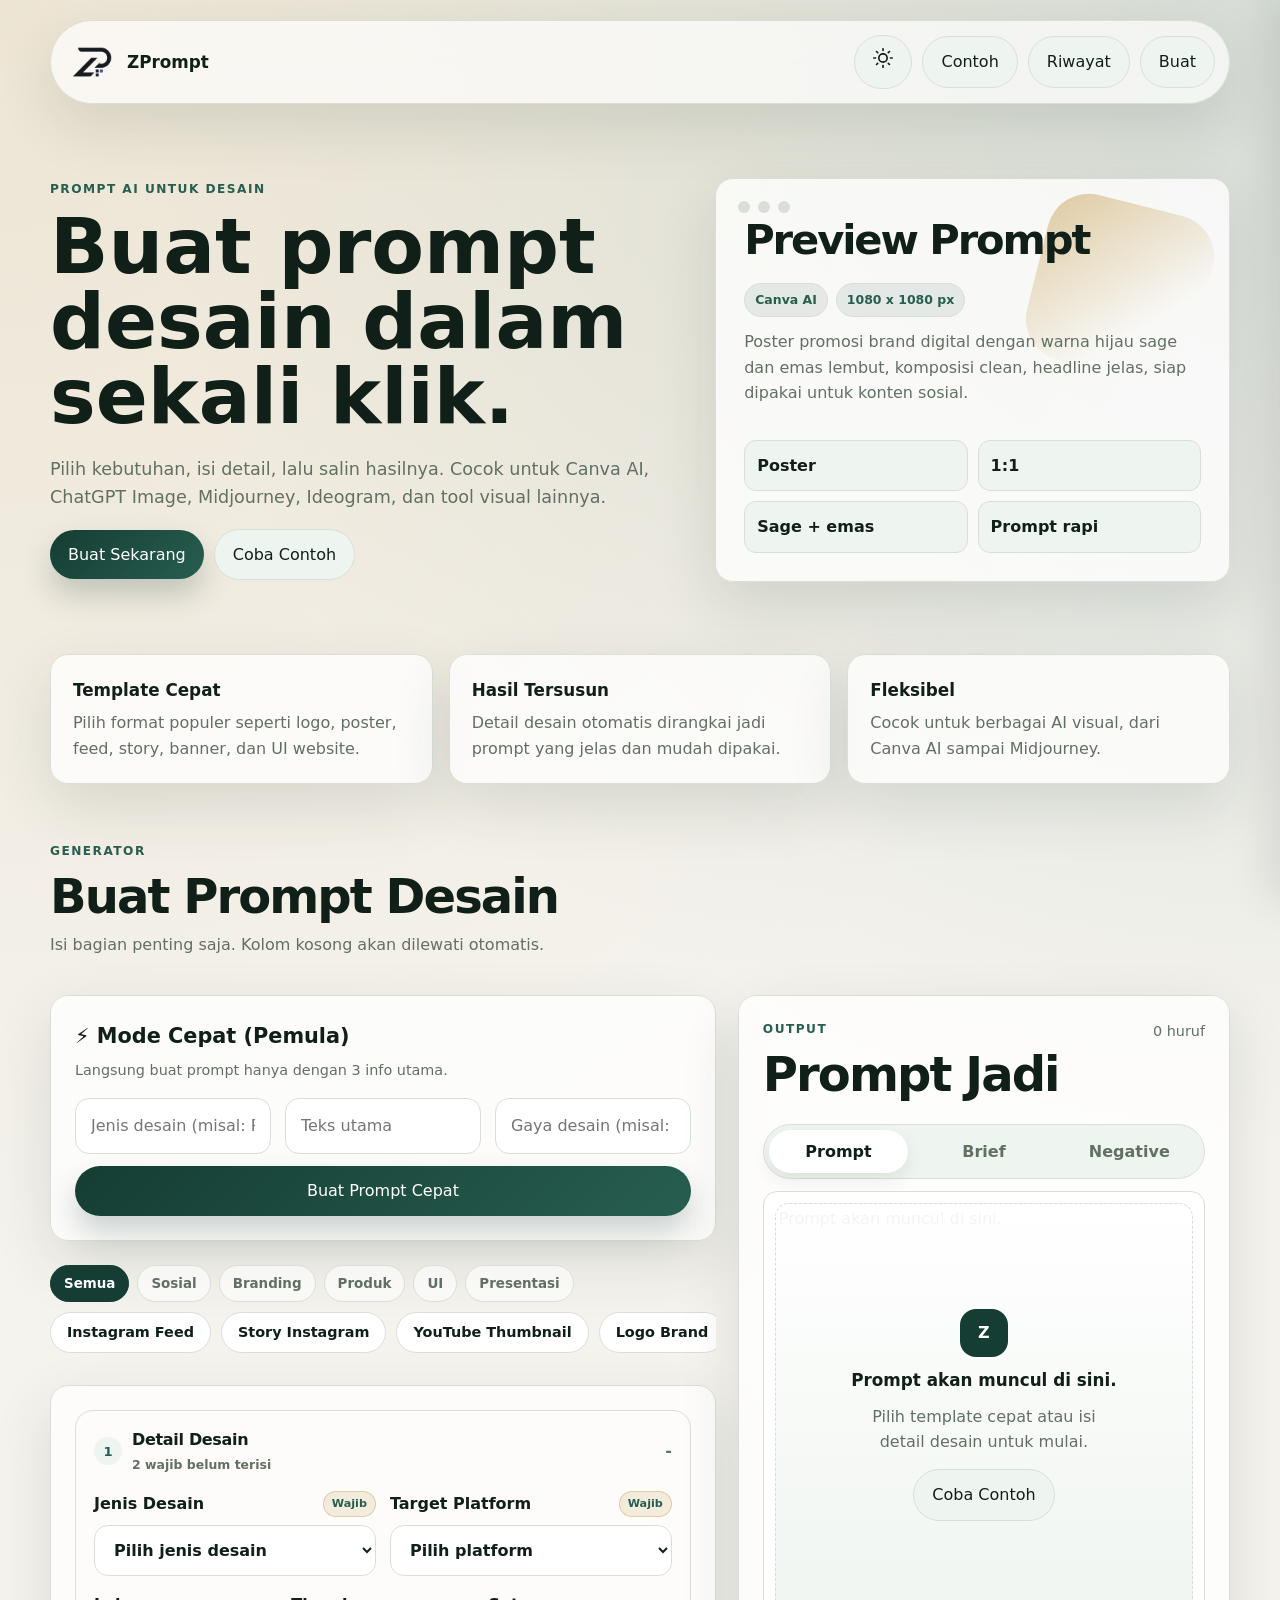
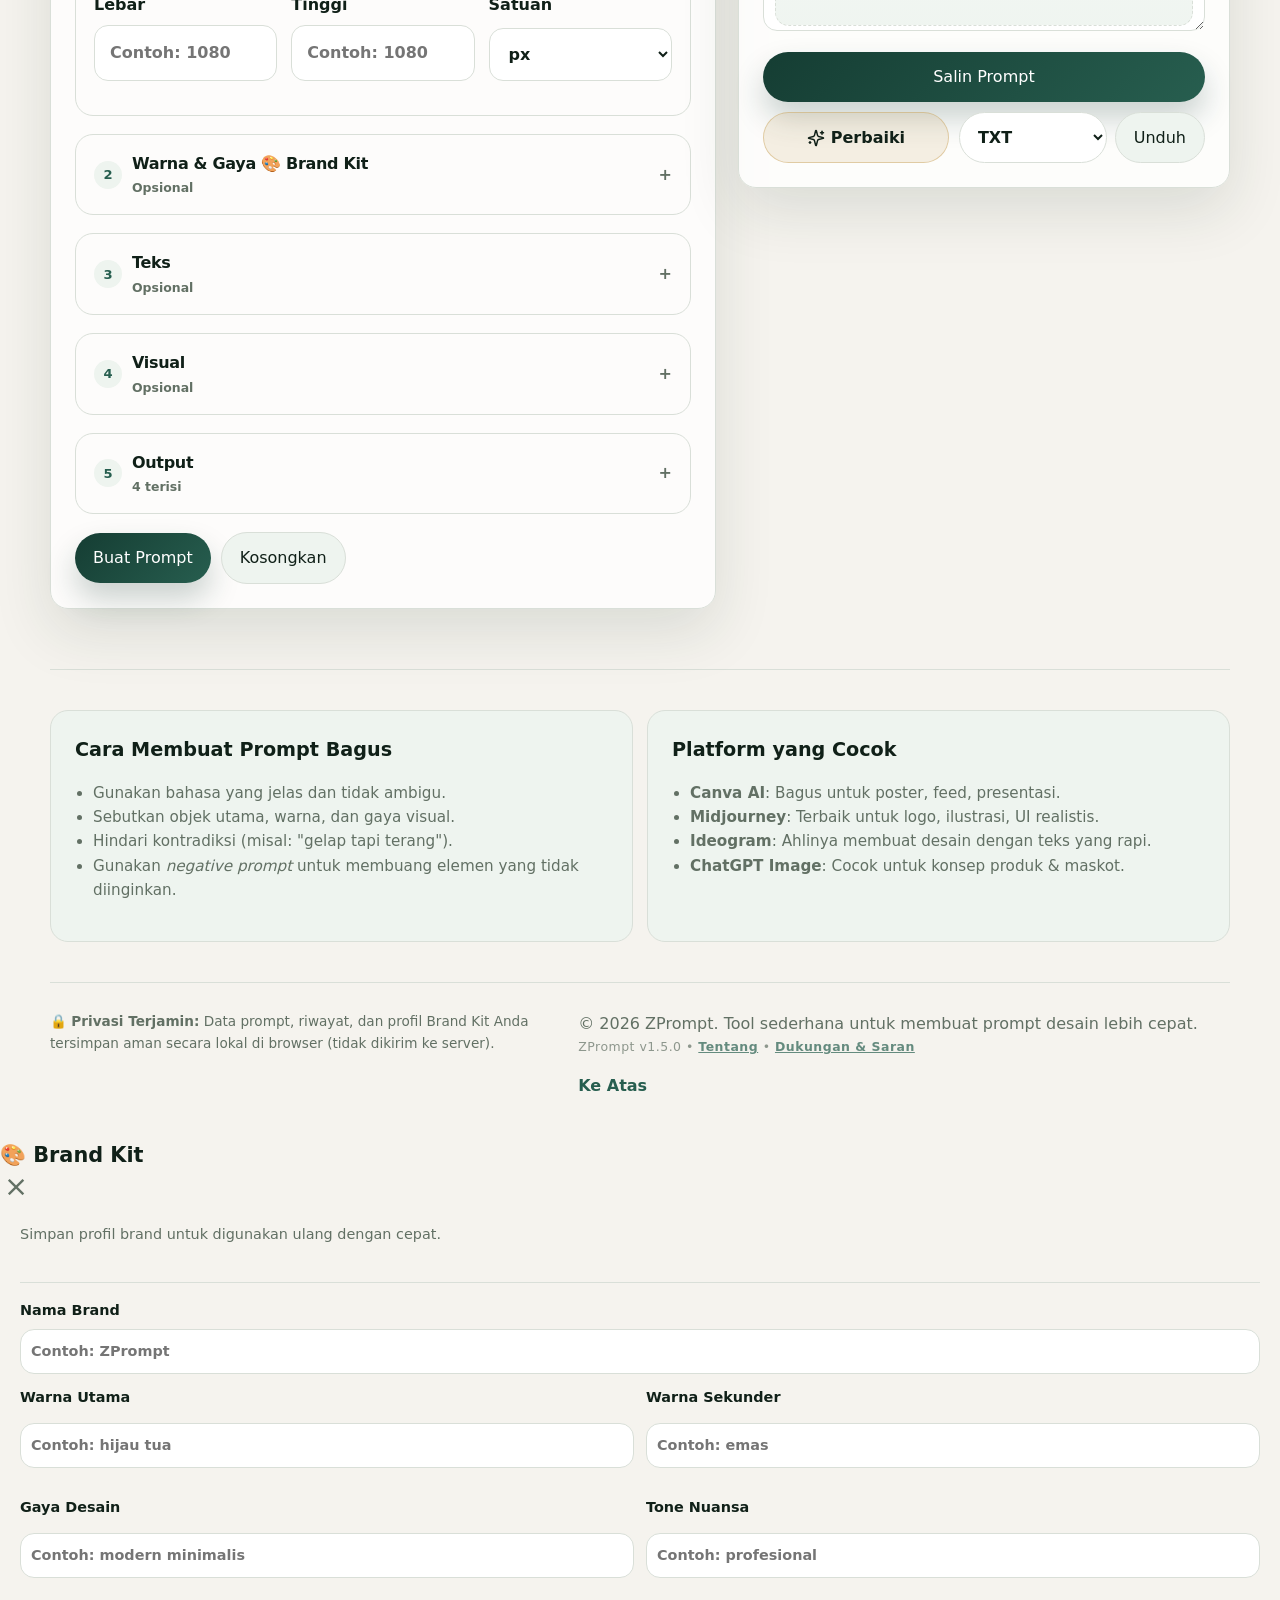
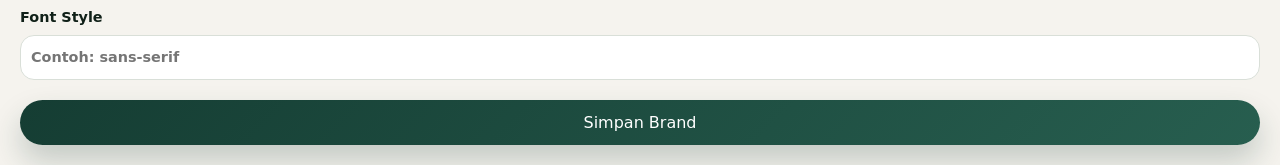
==== commit e868bddb: "feat: add support page for donations and suggestions" ====
--- a/index.html
+++ b/index.html
@@ -418,7 +418,11 @@
       <div class="footer-main" style="display: flex; justify-content: space-between; gap: 16px; flex-wrap: wrap; width: 100%;">
         <div>
           <p>© <span id="year"></span> ZPrompt. Tool sederhana untuk membuat prompt desain lebih cepat.</p>
-          <p class="app-version">ZPrompt v1.5.0 • <a href="about.html" style="text-decoration: underline;">Tentang ZPrompt</a></p>
+          <p class="app-version">
+            ZPrompt v1.5.0 • 
+            <a href="about.html" style="text-decoration: underline;">Tentang</a> • 
+            <a href="support.html" style="text-decoration: underline;">Dukungan & Saran</a>
+          </p>
         </div>
         <div class="footer-actions" style="display: flex; align-items: center; gap: 16px;">
           <button class="secondary-btn small-btn" id="installAppBtn" type="button" style="display: none; padding: 6px 12px; font-size: 0.85rem;">📲 Install App</button>
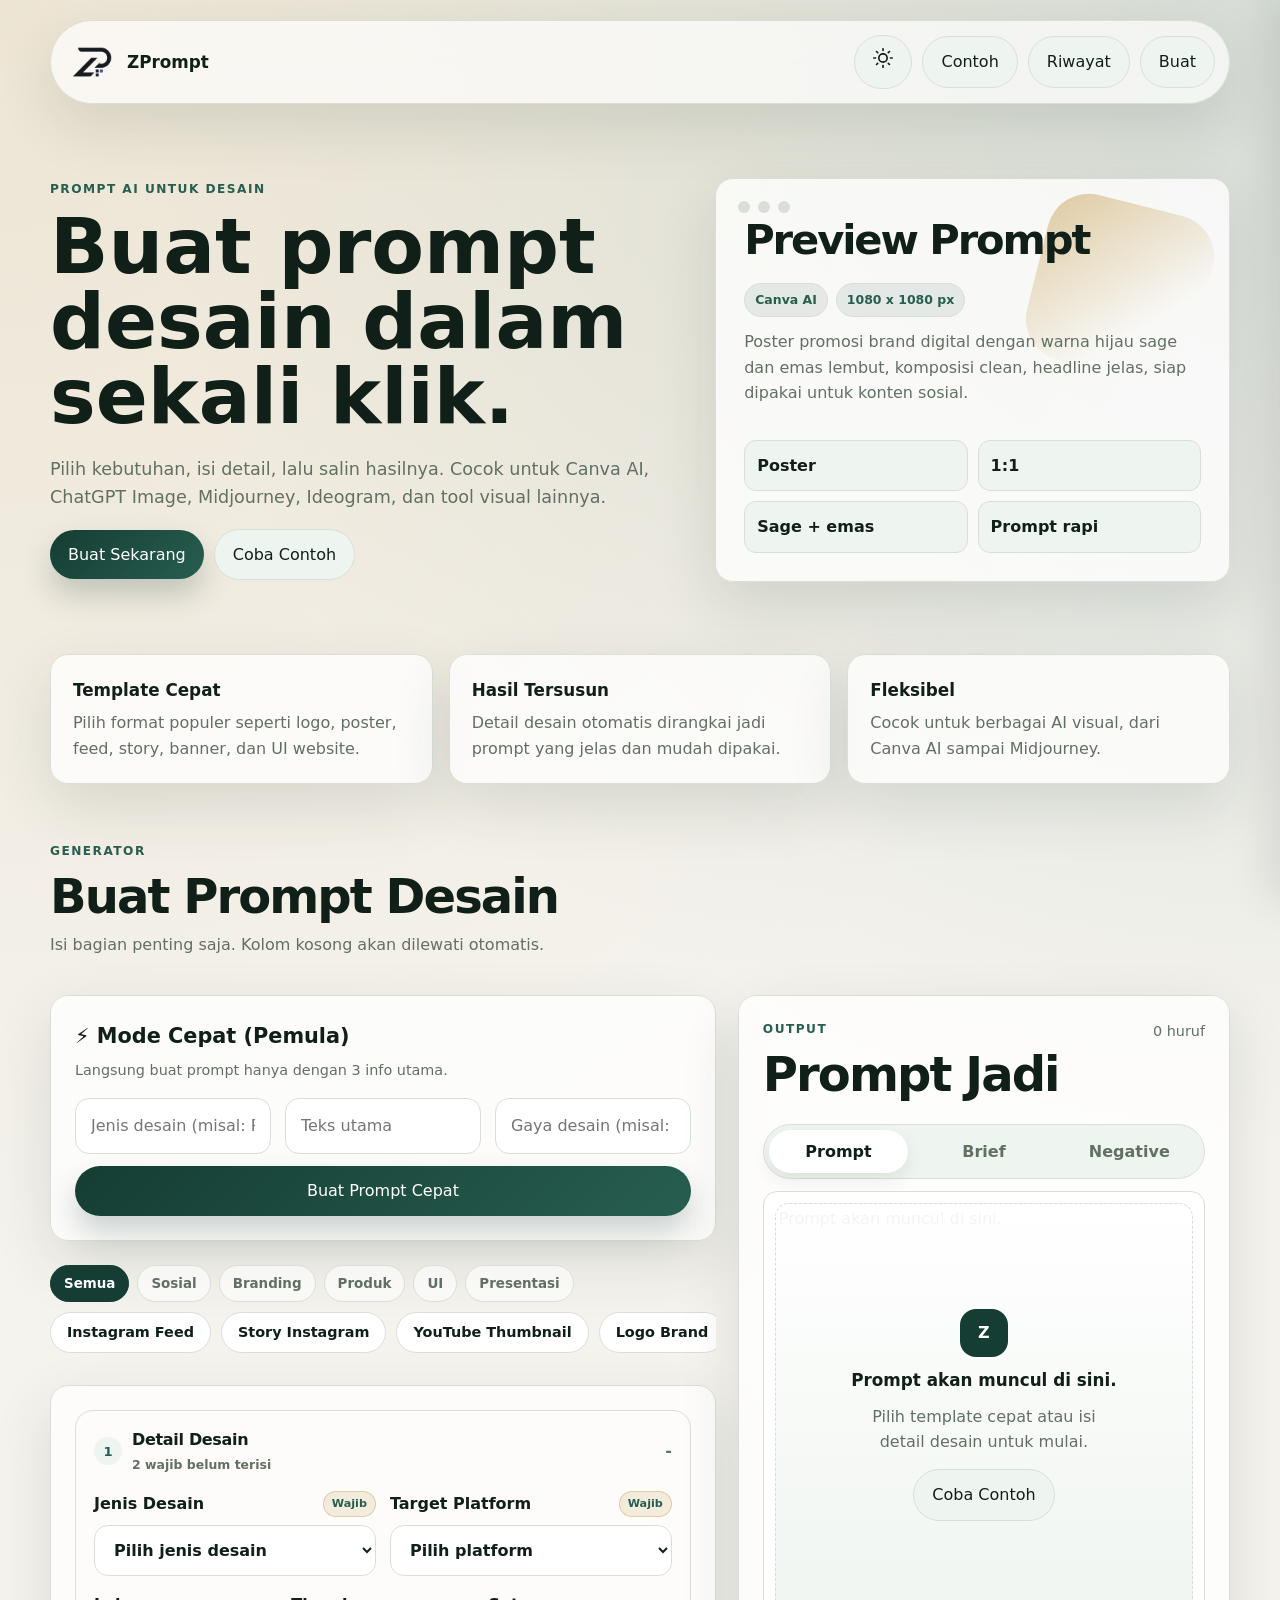
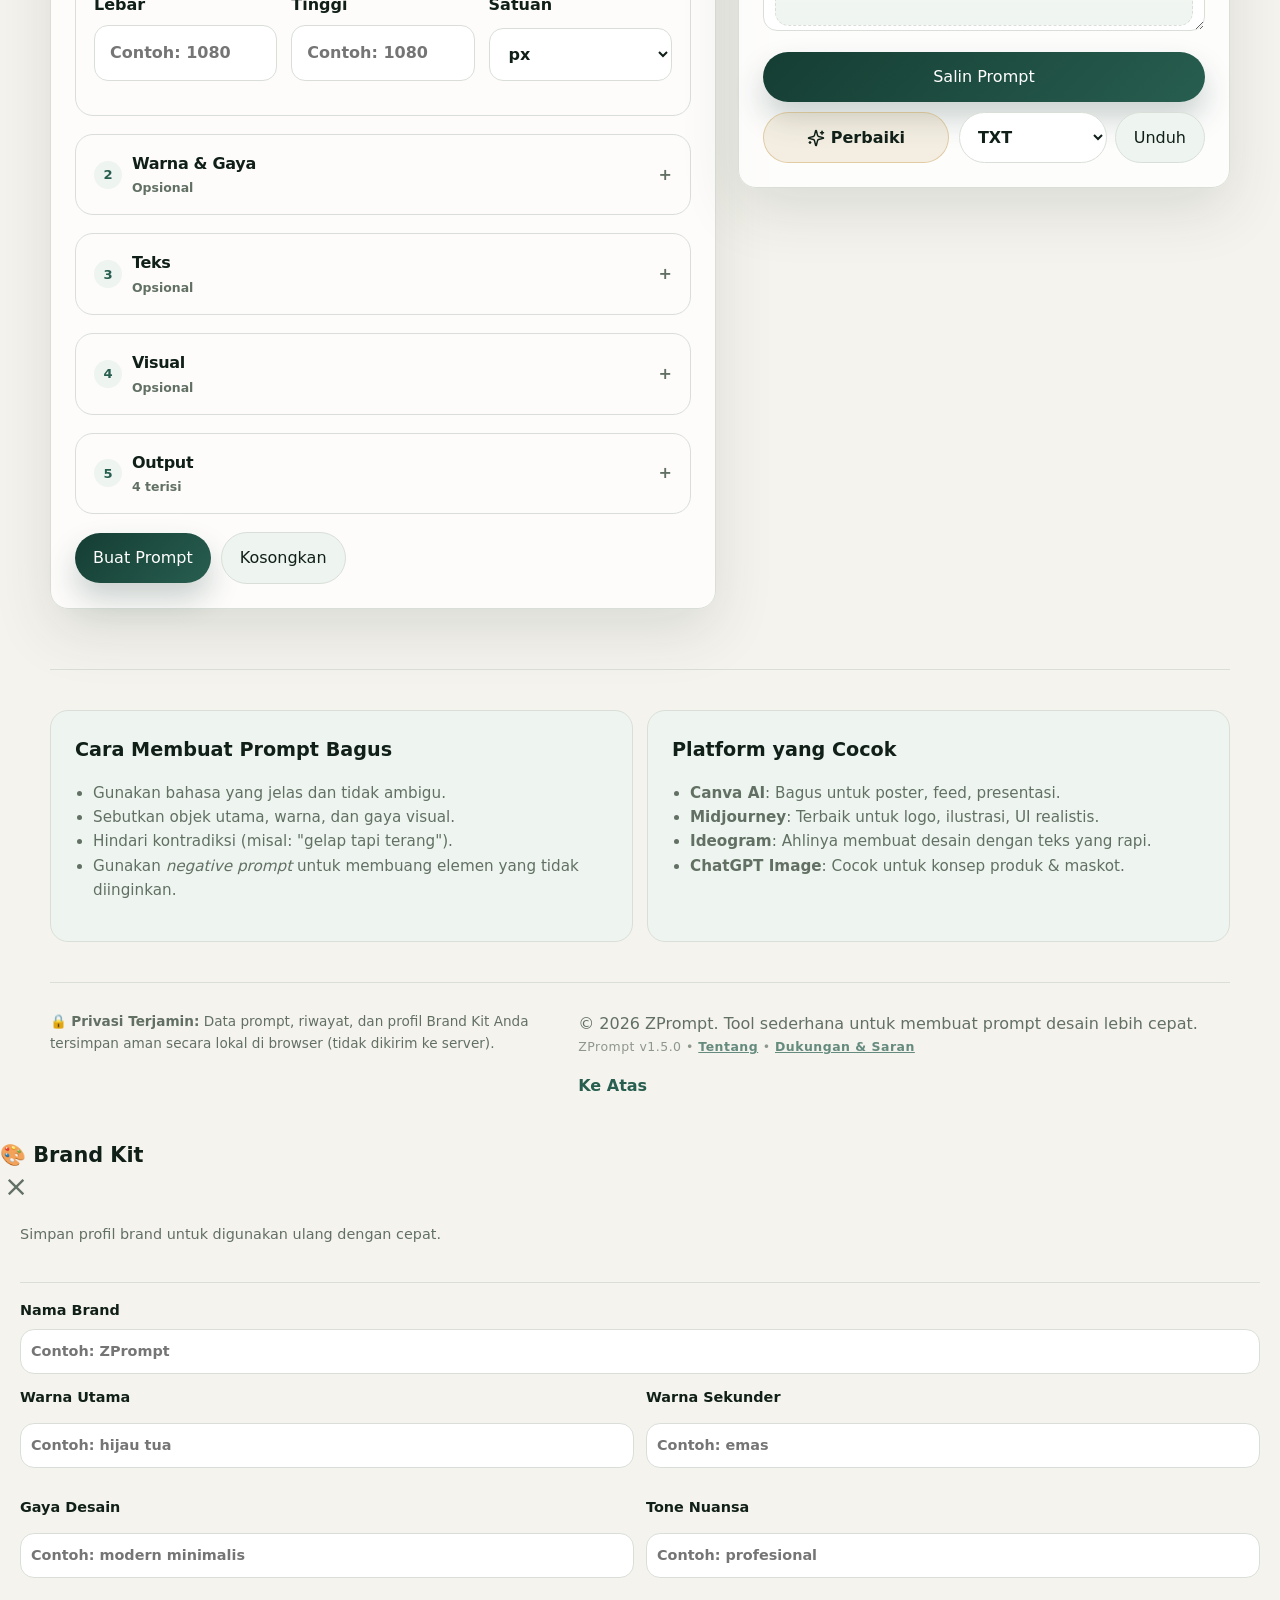
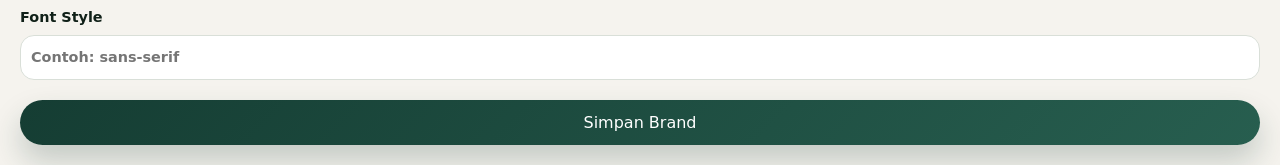
==== commit 81d3a30b: "fix: address UX issues, bugs, and update documentations" ====
--- a/index.html
+++ b/index.html
@@ -180,10 +180,10 @@
           </fieldset>
 
           <fieldset>
-            <legend style="display: flex; justify-content: space-between; align-items: center; width: 100%; box-sizing: border-box;">
-              <span>Warna & Gaya</span>
-              <button class="secondary-btn small-btn" id="openBrandKit" type="button" style="padding: 4px 10px; font-size: 0.8rem; margin-left: 10px;">🎨 Brand Kit</button>
-            </legend>
+            <legend>Warna & Gaya</legend>
+            <div style="display: flex; justify-content: flex-end; margin-bottom: 12px;">
+              <button class="secondary-btn small-btn" id="openBrandKit" type="button" style="padding: 4px 10px; font-size: 0.8rem;">🎨 Brand Kit</button>
+            </div>
             <div class="grid-2">
               <label>Warna Utama
                 <input id="primaryColor" type="text" placeholder="Contoh: hijau sage" />
@@ -385,8 +385,6 @@
           </div>
         </aside>
       </section>
-    </main>
-
       <section class="education-section">
         <div class="grid-2">
           <div class="edu-card">
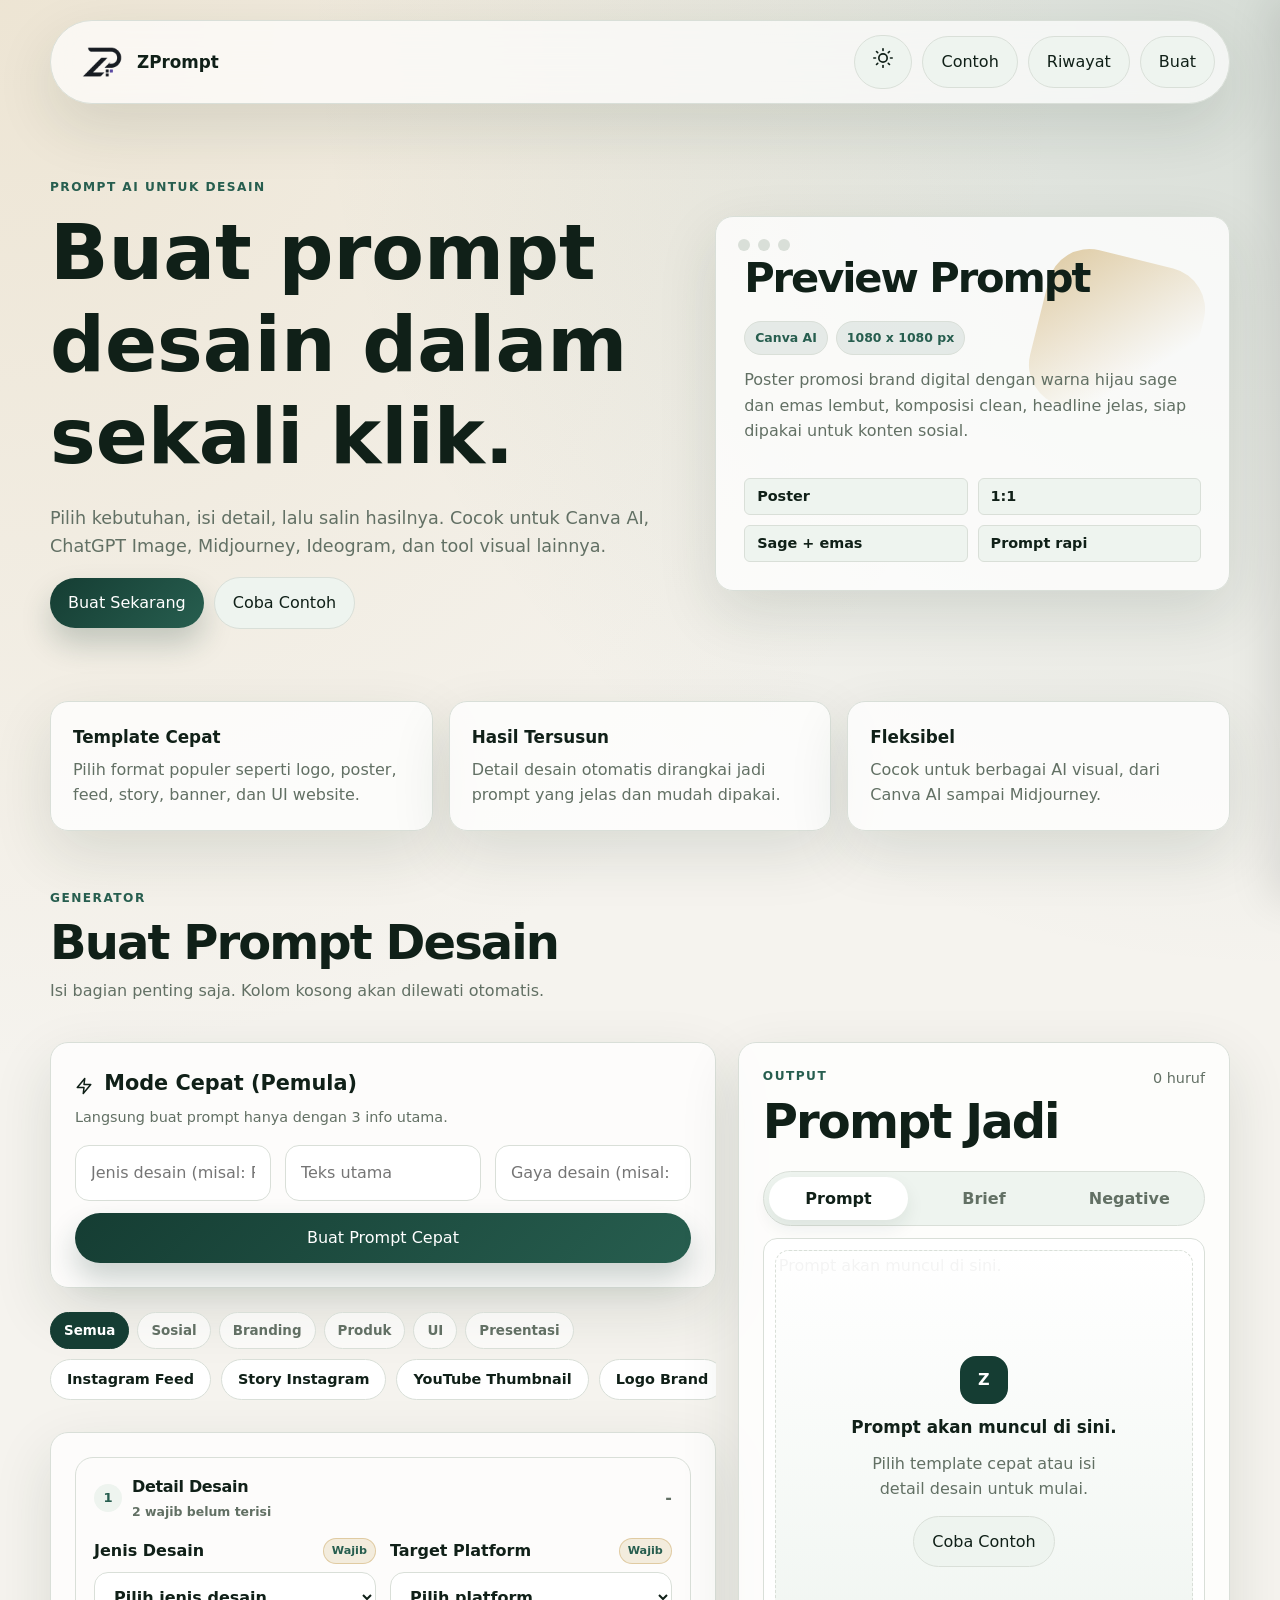
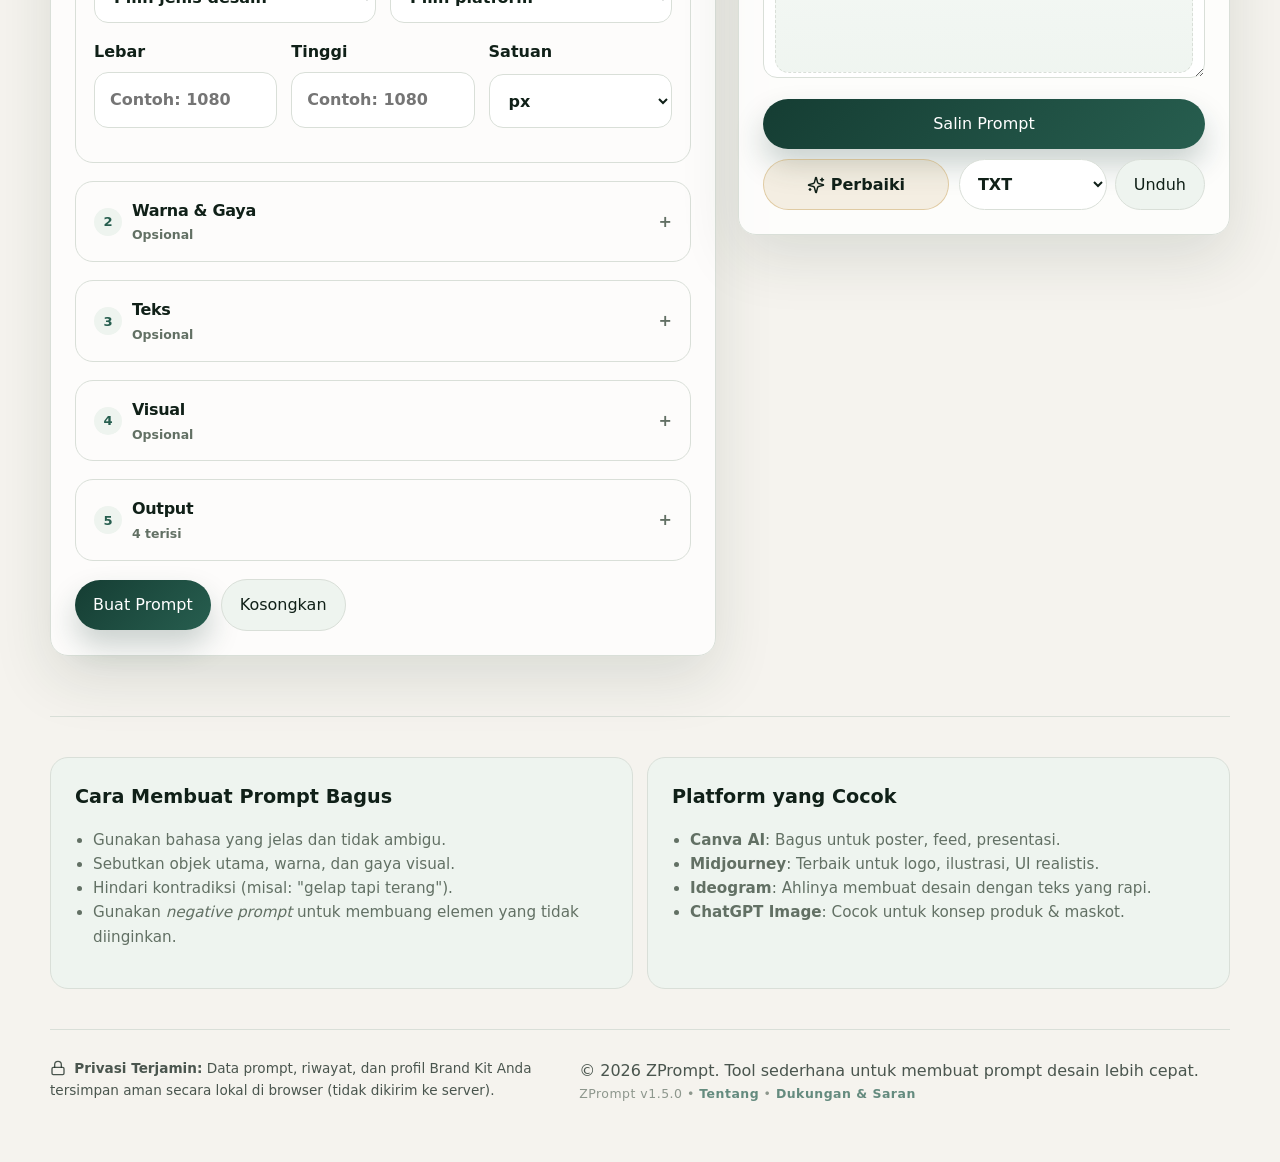
==== commit 400cd2c7: "feat: enhance UI/UX with modern icons, FAB, and mobile layout fixes" ====
--- a/index.html
+++ b/index.html
@@ -29,7 +29,10 @@
         <div class="nav-actions">
           <button class="theme-toggle" id="themeToggle" type="button" aria-label="Ganti tema"><span class="theme-icon"><svg width="20" height="20" viewBox="0 0 24 24" fill="none" stroke="currentColor" stroke-width="2" stroke-linecap="round" stroke-linejoin="round"><circle cx="12" cy="12" r="5"/><line x1="12" y1="1" x2="12" y2="3"/><line x1="12" y1="21" x2="12" y2="23"/><line x1="4.22" y1="4.22" x2="5.64" y2="5.64"/><line x1="18.36" y1="18.36" x2="19.78" y2="19.78"/><line x1="1" y1="12" x2="3" y2="12"/><line x1="21" y1="12" x2="23" y2="12"/><line x1="4.22" y1="19.78" x2="5.64" y2="18.36"/><line x1="18.36" y1="5.64" x2="19.78" y2="4.22"/></svg></span></button>
           <a class="nav-link" href="contoh.html">Contoh</a>
-          <button class="nav-link" id="historyToggle" type="button" aria-label="Buka Riwayat" aria-controls="historySidebar" aria-expanded="false">Riwayat</button>
+          <button class="nav-link" id="historyToggle" type="button" aria-label="Buka Riwayat" aria-controls="historySidebar" aria-expanded="false">
+            <span class="history-text">Riwayat</span>
+            <svg class="history-icon" width="20" height="20" viewBox="0 0 24 24" fill="none" stroke="currentColor" stroke-width="2" stroke-linecap="round" stroke-linejoin="round" style="display: none;"><path d="M3 12a9 9 0 1 0 9-9 9.75 9.75 0 0 0-6.74 2.74L3 8"/><path d="M3 3v5h5"/><path d="M12 7v5l4 2"/></svg>
+          </button>
           <a class="nav-link" href="#generator">Buat</a>
         </div>
       </nav>
@@ -90,7 +93,7 @@
         <div class="generator-left-column">
           <div class="quick-mode-panel" aria-label="Mode Cepat">
             <div class="quick-mode-header">
-              <h3 class="panel-title">⚡ Mode Cepat (Pemula)</h3>
+              <h3 class="panel-title"><svg width="18" height="18" viewBox="0 0 24 24" fill="none" stroke="currentColor" stroke-width="2" stroke-linecap="round" stroke-linejoin="round" style="vertical-align: text-bottom; margin-right: 4px;"><polygon points="13 2 3 14 12 14 11 22 21 10 12 10 13 2"/></svg> Mode Cepat (Pemula)</h3>
               <p class="panel-desc">Langsung buat prompt hanya dengan 3 info utama.</p>
             </div>
             <form id="quickModeForm" class="quick-mode-form">
@@ -182,7 +185,7 @@
           <fieldset>
             <legend>Warna & Gaya</legend>
             <div style="display: flex; justify-content: flex-end; margin-bottom: 12px;">
-              <button class="secondary-btn small-btn" id="openBrandKit" type="button" style="padding: 4px 10px; font-size: 0.8rem;">🎨 Brand Kit</button>
+              <button class="secondary-btn small-btn" id="openBrandKit" type="button" style="padding: 4px 10px; font-size: 0.8rem;"><svg width="14" height="14" viewBox="0 0 24 24" fill="none" stroke="currentColor" stroke-width="2" stroke-linecap="round" stroke-linejoin="round" style="vertical-align: text-bottom; margin-right: 4px;"><circle cx="13.5" cy="6.5" r=".5" fill="currentColor"/><circle cx="17.5" cy="10.5" r=".5" fill="currentColor"/><circle cx="8.5" cy="7.5" r=".5" fill="currentColor"/><circle cx="6.5" cy="12.5" r=".5" fill="currentColor"/><path d="M12 2C6.5 2 2 6.5 2 12s4.5 10 10 10c.926 0 1.648-.746 1.648-1.688 0-.437-.18-.835-.437-1.125-.29-.289-.438-.652-.438-1.125a1.64 1.64 0 0 1 1.668-1.668h1.996c3.051 0 5.555-2.503 5.555-5.554C21.965 6.012 17.461 2 12 2z"/></svg> Brand Kit</button>
             </div>
             <div class="grid-2">
               <label>Warna Utama
@@ -355,8 +358,8 @@
               <div class="score-bar"><div class="score-fill" id="scoreFill"></div></div>
             </div>
             <div class="score-details">
-              <p class="score-good">✅ <strong>Lengkap:</strong> <span id="scoreGoodText">-</span></p>
-              <p class="score-bad">⚠️ <strong>Kurang/Saran:</strong> <span id="scoreBadText">-</span></p>
+              <p class="score-good"><svg width="16" height="16" viewBox="0 0 24 24" fill="none" stroke="currentColor" stroke-width="2" stroke-linecap="round" stroke-linejoin="round" style="vertical-align: text-bottom; margin-right: 4px; color: var(--success);"><path d="M20 6 9 17l-5-5"/></svg> <strong>Lengkap:</strong> <span id="scoreGoodText">-</span></p>
+              <p class="score-bad"><svg width="16" height="16" viewBox="0 0 24 24" fill="none" stroke="currentColor" stroke-width="2" stroke-linecap="round" stroke-linejoin="round" style="vertical-align: text-bottom; margin-right: 4px; color: var(--warning);"><path d="m21.73 18-8-14a2 2 0 0 0-3.48 0l-8 14A2 2 0 0 0 4 21h16a2 2 0 0 0 1.73-3Z"/><path d="M12 9v4"/><path d="M12 17h.01"/></svg> <strong>Kurang/Saran:</strong> <span id="scoreBadText">-</span></p>
             </div>
           </div>
           <div class="copy-platform-group" id="copyPlatformGroup" style="display: none; padding: 14px 24px;">
@@ -411,20 +414,19 @@
 
     <footer class="site-footer">
       <div class="footer-privacy" style="margin-bottom: 20px; font-size: 0.85rem;">
-        <p>🔒 <strong>Privasi Terjamin:</strong> Data prompt, riwayat, dan profil Brand Kit Anda tersimpan aman secara lokal di browser (tidak dikirim ke server).</p>
+        <p><svg width="16" height="16" viewBox="0 0 24 24" fill="none" stroke="currentColor" stroke-width="2" stroke-linecap="round" stroke-linejoin="round" style="vertical-align: text-bottom; margin-right: 4px;"><rect width="18" height="11" x="3" y="11" rx="2" ry="2"/><path d="M7 11V7a5 5 0 0 1 10 0v4"/></svg> <strong>Privasi Terjamin:</strong> Data prompt, riwayat, dan profil Brand Kit Anda tersimpan aman secara lokal di browser (tidak dikirim ke server).</p>
       </div>
       <div class="footer-main" style="display: flex; justify-content: space-between; gap: 16px; flex-wrap: wrap; width: 100%;">
         <div>
           <p>© <span id="year"></span> ZPrompt. Tool sederhana untuk membuat prompt desain lebih cepat.</p>
           <p class="app-version">
             ZPrompt v1.5.0 • 
-            <a href="about.html" style="text-decoration: underline;">Tentang</a> • 
-            <a href="support.html" style="text-decoration: underline;">Dukungan & Saran</a>
+            <a href="about.html">Tentang</a> • 
+            <a href="support.html">Dukungan & Saran</a>
           </p>
         </div>
         <div class="footer-actions" style="display: flex; align-items: center; gap: 16px;">
-          <button class="secondary-btn small-btn" id="installAppBtn" type="button" style="display: none; padding: 6px 12px; font-size: 0.85rem;">📲 Install App</button>
-          <a href="#top" style="font-weight: 700;">Ke Atas</a>
+          <button class="secondary-btn small-btn" id="installAppBtn" type="button" style="display: none; padding: 6px 12px; font-size: 0.85rem;"><svg width="14" height="14" viewBox="0 0 24 24" fill="none" stroke="currentColor" stroke-width="2" stroke-linecap="round" stroke-linejoin="round" style="vertical-align: text-bottom; margin-right: 4px;"><rect width="14" height="20" x="5" y="2" rx="2" ry="2"/><path d="M12 18h.01"/></svg> Install App</button>
         </div>
       </div>
     </footer>
@@ -456,7 +458,7 @@
   <div class="modal-overlay" id="brandKitModal" aria-hidden="true">
     <div class="modal-content">
       <div class="modal-header">
-        <h3 style="margin: 0; font-size: 1.3rem;">🎨 Brand Kit</h3>
+        <h3 style="margin: 0; font-size: 1.3rem; display: flex; align-items: center; gap: 6px;"><svg width="20" height="20" viewBox="0 0 24 24" fill="none" stroke="currentColor" stroke-width="2" stroke-linecap="round" stroke-linejoin="round"><circle cx="13.5" cy="6.5" r=".5" fill="currentColor"/><circle cx="17.5" cy="10.5" r=".5" fill="currentColor"/><circle cx="8.5" cy="7.5" r=".5" fill="currentColor"/><circle cx="6.5" cy="12.5" r=".5" fill="currentColor"/><path d="M12 2C6.5 2 2 6.5 2 12s4.5 10 10 10c.926 0 1.648-.746 1.648-1.688 0-.437-.18-.835-.437-1.125-.29-.289-.438-.652-.438-1.125a1.64 1.64 0 0 1 1.668-1.668h1.996c3.051 0 5.555-2.503 5.555-5.554C21.965 6.012 17.461 2 12 2z"/></svg> Brand Kit</h3>
         <button class="close-sidebar" id="closeBrandKit" type="button" aria-label="Tutup Brand Kit">&times;</button>
       </div>
       <div class="modal-body" style="padding: 20px;">
@@ -486,6 +488,7 @@
   </div>
 
   <div id="toastContainer" class="toast-container" aria-live="polite"></div>
+  <a href="#top" id="backToTop" class="back-to-top" aria-label="Ke Atas"><svg width="24" height="24" viewBox="0 0 24 24" fill="none" stroke="currentColor" stroke-width="2" stroke-linecap="round" stroke-linejoin="round"><path d="m18 15-6-6-6 6"/></svg></a>
 
   <script src="script.js"></script>
 </body>
--- a/style.css
+++ b/style.css
@@ -77,7 +77,7 @@
   justify-content: space-between;
   align-items: center;
   gap: 16px;
-  padding: 14px;
+  padding: 14px 14px 14px 24px; /* Increased left padding for logo balance */
   border: 1px solid var(--line);
   border-radius: 999px;
   background: rgba(255, 255, 255, .68);
@@ -192,7 +192,7 @@
 
 h1 {
   font-size: clamp(2.4rem, 6vw, 5rem);
-  line-height: .98;
+  line-height: 1.2;
   letter-spacing: 0;
   margin-bottom: 20px;
 }
@@ -256,9 +256,9 @@
 .hero-card::before {
   content: "";
   position: absolute;
-  inset: 24px 24px auto auto;
-  width: 170px;
-  height: 170px;
+  inset: 40px 32px auto auto;
+  width: 160px;
+  height: 160px;
   background: linear-gradient(135deg, var(--accent), transparent 70%);
   border-radius: 42px;
   transform: rotate(14deg);
@@ -304,9 +304,10 @@
 .mini-grid span {
   background: var(--surface-soft);
   border: 1px solid var(--line);
-  padding: 12px;
-  border-radius: 12px;
+  padding: 6px 12px;
+  border-radius: 6px;
   font-weight: 700;
+  font-size: 0.9rem;
 }
 
 .quick-info {
@@ -644,18 +645,29 @@
   display: flex;
   justify-content: space-between;
   gap: 16px;
-  color: var(--muted);
+  color: rgba(16, 32, 24, 0.75);
   border-top: 1px solid var(--line);
   padding: 28px 0 40px;
 }
 
+[data-theme="dark"] .site-footer {
+  color: rgba(237, 245, 239, 0.75);
+}
+
 .site-footer p {
   margin: 0;
 }
 
 .site-footer a {
-  font-weight: 800;
+  font-weight: 600;
   color: var(--primary-2);
+  text-decoration: none;
+  transition: all 0.2s ease;
+}
+
+.site-footer a:hover {
+  text-decoration: underline;
+  color: var(--primary);
 }
 
 .app-version {
@@ -675,7 +687,7 @@
   }
 
   body {
-    padding-bottom: 86px;
+    padding-bottom: 140px;
   }
 
   .nav {
@@ -746,6 +758,10 @@
   .mobile-sticky-actions .secondary-btn {
     padding: 12px 14px;
   }
+
+  .back-to-top {
+    bottom: 90px;
+  }
 }
 
 @media (max-width: 520px) {
@@ -755,6 +771,21 @@
 
   a.nav-link {
     display: none;
+  }
+
+  .history-text {
+    display: none;
+  }
+  
+  .history-icon {
+    display: block !important;
+  }
+  
+  #historyToggle {
+    padding: 12px; /* make it round like the theme toggle */
+    display: flex;
+    align-items: center;
+    justify-content: center;
   }
 
   .nav,
@@ -1305,6 +1336,7 @@
   border: 1px solid var(--line);
   padding: 24px;
   border-radius: var(--radius);
+  height: 100%;
 }
 .edu-card h3 { margin-bottom: 12px; font-size: 1.2rem; }
 
@@ -1321,3 +1353,84 @@
 }
 .brand-item:hover { border-color: var(--primary-2); }
 
+/* Brand Kit Modal */
+.modal-overlay {
+  position: fixed;
+  inset: 0;
+  background: rgba(0, 0, 0, 0.5);
+  backdrop-filter: blur(4px);
+  z-index: 100;
+  display: flex;
+  align-items: center;
+  justify-content: center;
+  opacity: 0;
+  pointer-events: none;
+  transition: opacity 0.3s ease;
+  padding: 20px;
+}
+
+.modal-overlay[aria-hidden="false"] {
+  opacity: 1;
+  pointer-events: auto;
+}
+
+.modal-content {
+  background: var(--surface);
+  width: 100%;
+  max-width: 600px;
+  border-radius: var(--radius);
+  box-shadow: 0 20px 40px rgba(0, 0, 0, 0.2);
+  transform: translateY(20px);
+  transition: transform 0.3s ease;
+  max-height: 90vh;
+  overflow-y: auto;
+  display: flex;
+  flex-direction: column;
+}
+
+.modal-overlay[aria-hidden="false"] .modal-content {
+  transform: translateY(0);
+}
+
+.modal-header {
+  display: flex;
+  justify-content: space-between;
+  align-items: center;
+  padding: 20px 24px;
+  border-bottom: 1px solid var(--line);
+}
+
+/* Back to Top FAB */
+.back-to-top {
+  position: fixed;
+  bottom: 24px;
+  right: 24px;
+  width: 48px;
+  height: 48px;
+  background: var(--surface);
+  color: var(--text);
+  border: 1px solid var(--line);
+  border-radius: 50%;
+  display: grid;
+  place-items: center;
+  box-shadow: 0 10px 24px rgba(0,0,0,0.1);
+  z-index: 40;
+  transition: all 0.2s ease;
+  opacity: 0;
+  pointer-events: none;
+  transform: translateY(10px);
+}
+[data-theme="dark"] .back-to-top {
+  background: var(--surface-soft);
+}
+.back-to-top.show {
+  opacity: 1;
+  pointer-events: auto;
+  transform: translateY(0);
+}
+.back-to-top:hover {
+  transform: translateY(-4px);
+  box-shadow: 0 14px 28px rgba(0,0,0,0.15);
+  background: var(--surface-soft);
+  color: var(--primary-2);
+}
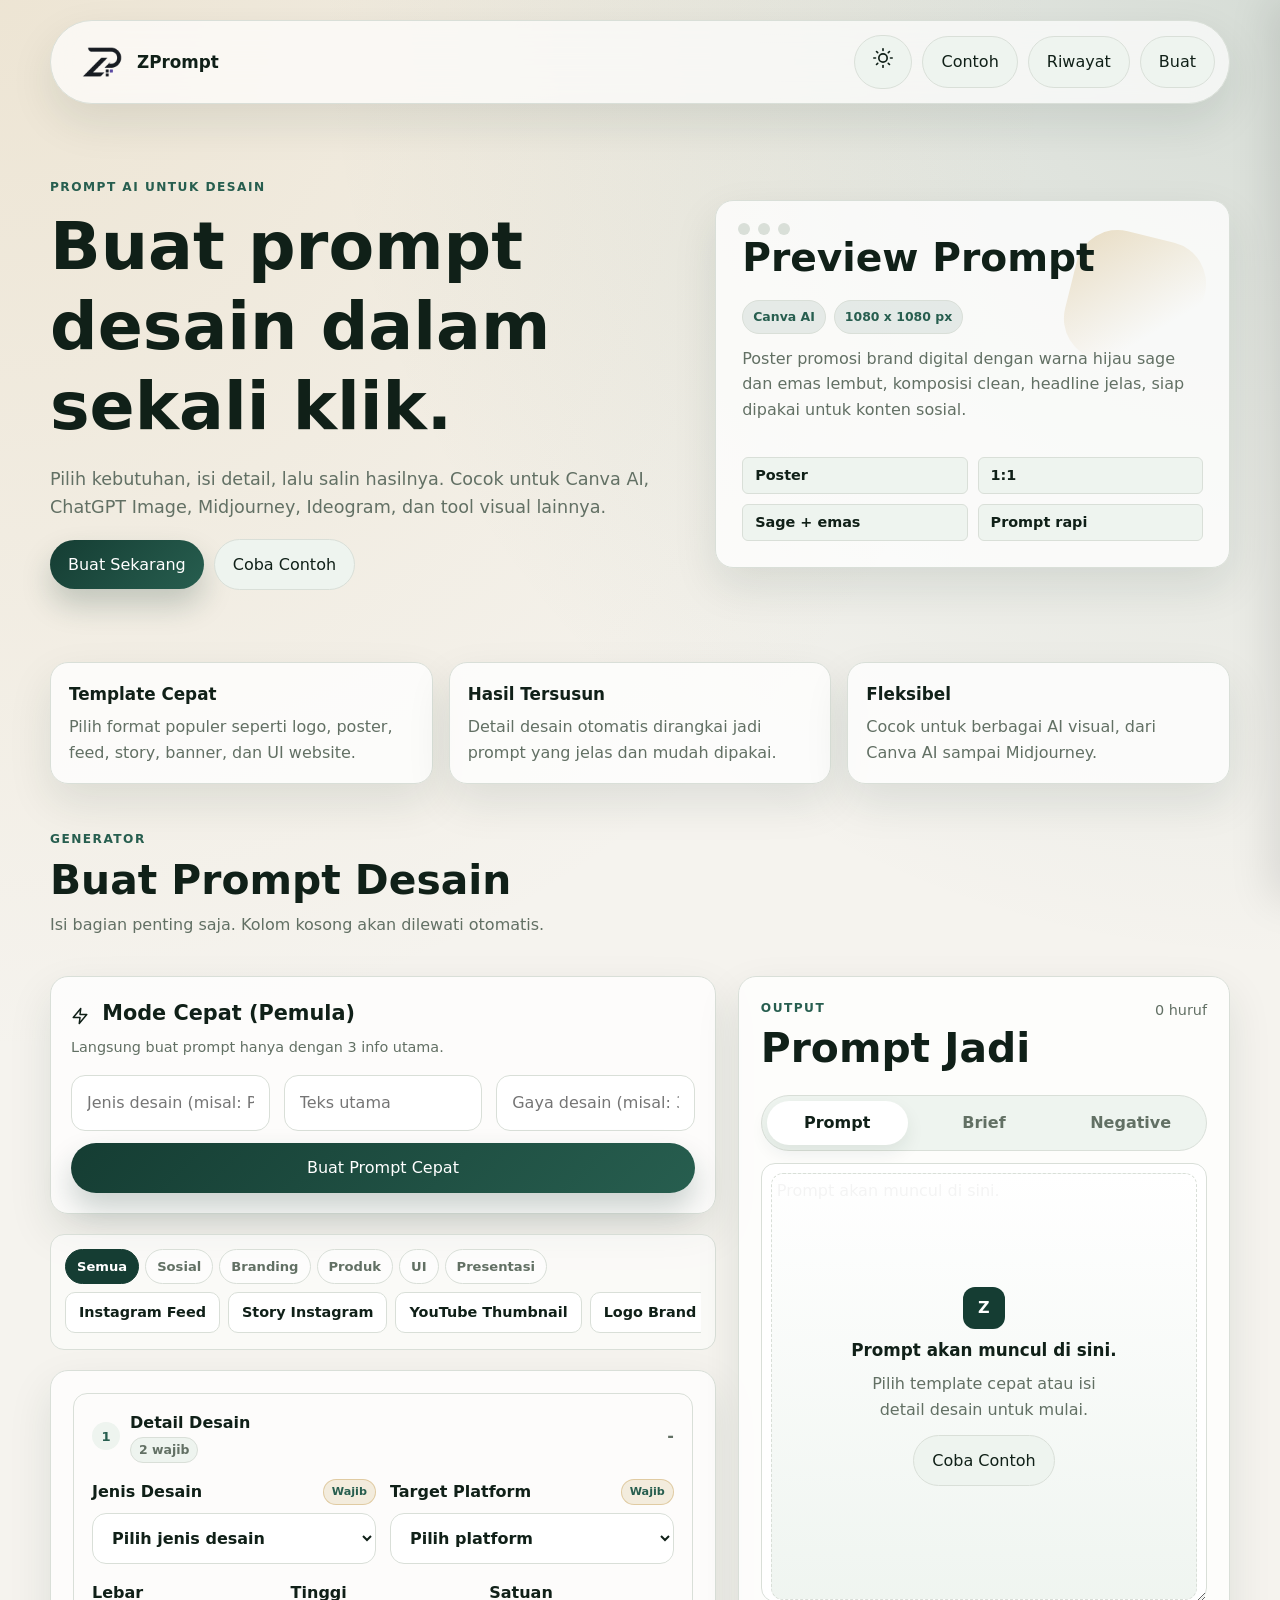
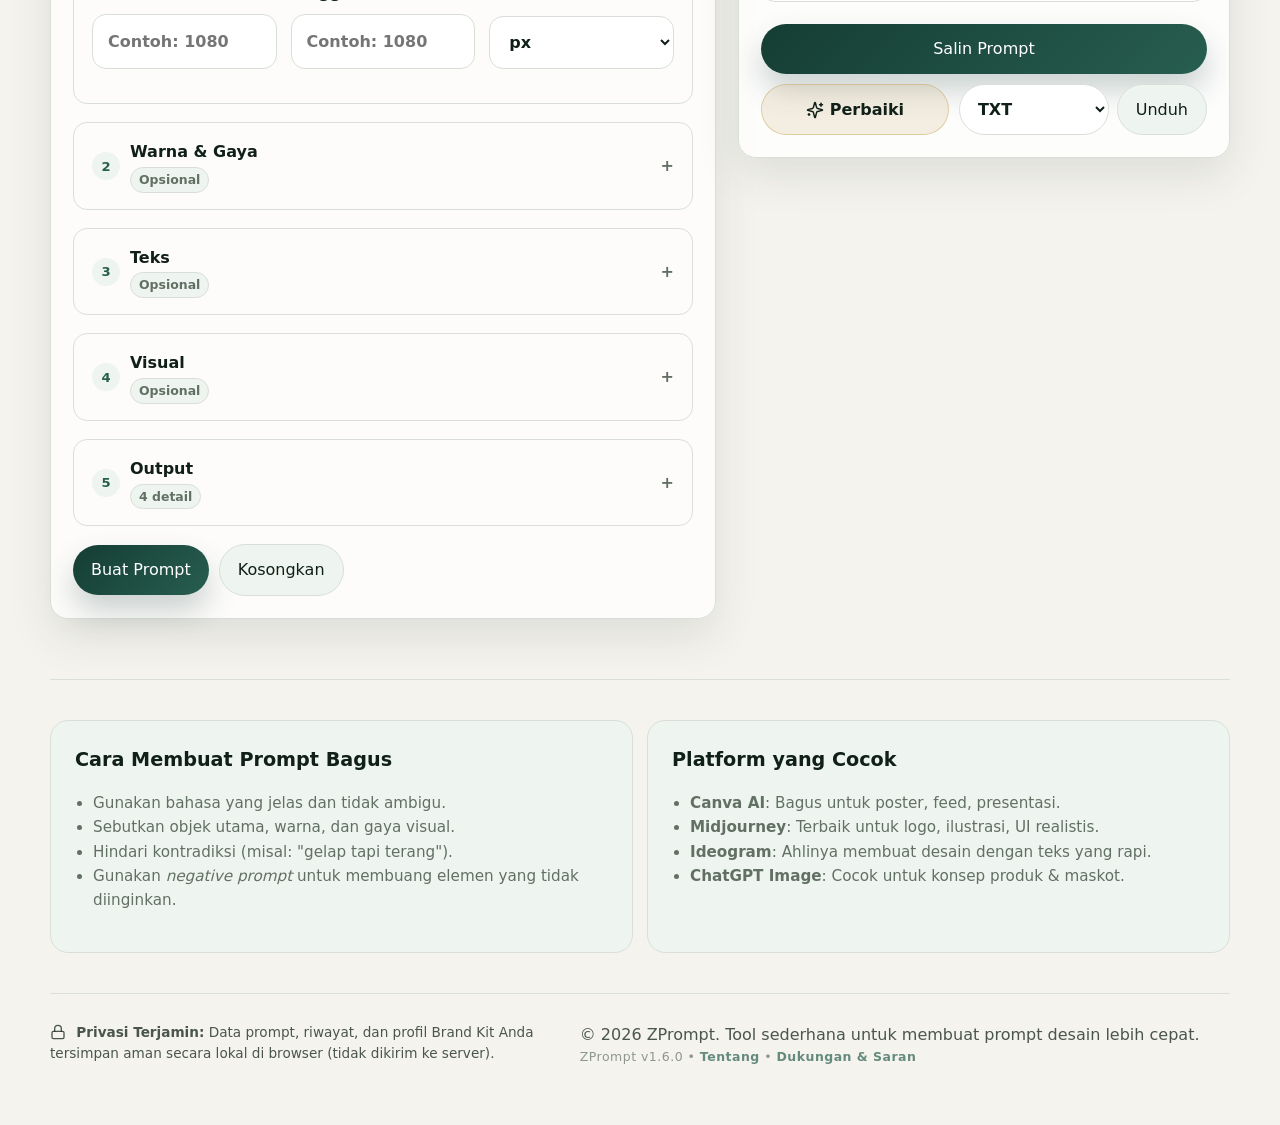
==== commit 883343ae: "Polish UI and PWA behavior" ====
--- a/index.html
+++ b/index.html
@@ -14,7 +14,7 @@
   <link rel="icon" href="assets/favicon.png" type="image/png" />
   <link rel="apple-touch-icon" href="assets/icon-192.png" />
   <link rel="manifest" href="manifest.webmanifest" />
-  <link rel="stylesheet" href="style.css" />
+  <link rel="stylesheet" href="style.css?v=1.6.0" />
 </head>
 <body>
   <div class="app-shell">
@@ -31,7 +31,7 @@
           <a class="nav-link" href="contoh.html">Contoh</a>
           <button class="nav-link" id="historyToggle" type="button" aria-label="Buka Riwayat" aria-controls="historySidebar" aria-expanded="false">
             <span class="history-text">Riwayat</span>
-            <svg class="history-icon" width="20" height="20" viewBox="0 0 24 24" fill="none" stroke="currentColor" stroke-width="2" stroke-linecap="round" stroke-linejoin="round" style="display: none;"><path d="M3 12a9 9 0 1 0 9-9 9.75 9.75 0 0 0-6.74 2.74L3 8"/><path d="M3 3v5h5"/><path d="M12 7v5l4 2"/></svg>
+            <svg class="history-icon" width="20" height="20" viewBox="0 0 24 24" fill="none" stroke="currentColor" stroke-width="2" stroke-linecap="round" stroke-linejoin="round"><path d="M3 12a9 9 0 1 0 9-9 9.75 9.75 0 0 0-6.74 2.74L3 8"/><path d="M3 3v5h5"/><path d="M12 7v5l4 2"/></svg>
           </button>
           <a class="nav-link" href="#generator">Buat</a>
         </div>
@@ -93,16 +93,16 @@
         <div class="generator-left-column">
           <div class="quick-mode-panel" aria-label="Mode Cepat">
             <div class="quick-mode-header">
-              <h3 class="panel-title"><svg width="18" height="18" viewBox="0 0 24 24" fill="none" stroke="currentColor" stroke-width="2" stroke-linecap="round" stroke-linejoin="round" style="vertical-align: text-bottom; margin-right: 4px;"><polygon points="13 2 3 14 12 14 11 22 21 10 12 10 13 2"/></svg> Mode Cepat (Pemula)</h3>
+              <h3 class="panel-title"><svg class="icon-inline" width="18" height="18" viewBox="0 0 24 24" fill="none" stroke="currentColor" stroke-width="2" stroke-linecap="round" stroke-linejoin="round"><polygon points="13 2 3 14 12 14 11 22 21 10 12 10 13 2"/></svg> Mode Cepat (Pemula)</h3>
               <p class="panel-desc">Langsung buat prompt hanya dengan 3 info utama.</p>
             </div>
             <form id="quickModeForm" class="quick-mode-form">
-              <div class="grid-3" style="margin-bottom: 12px;">
+              <div class="grid-3 quick-mode-grid">
                 <input id="qmDesignType" type="text" placeholder="Jenis desain (misal: Poster)" required />
                 <input id="qmMainText" type="text" placeholder="Teks utama" required />
                 <input id="qmStyle" type="text" placeholder="Gaya desain (misal: 3D)" required />
               </div>
-              <button class="primary-btn quick-btn" type="submit" style="width: 100%;">Buat Prompt Cepat</button>
+              <button class="primary-btn quick-btn" type="submit">Buat Prompt Cepat</button>
             </form>
           </div>
 
@@ -184,8 +184,8 @@
 
           <fieldset>
             <legend>Warna & Gaya</legend>
-            <div style="display: flex; justify-content: flex-end; margin-bottom: 12px;">
-              <button class="secondary-btn small-btn" id="openBrandKit" type="button" style="padding: 4px 10px; font-size: 0.8rem;"><svg width="14" height="14" viewBox="0 0 24 24" fill="none" stroke="currentColor" stroke-width="2" stroke-linecap="round" stroke-linejoin="round" style="vertical-align: text-bottom; margin-right: 4px;"><circle cx="13.5" cy="6.5" r=".5" fill="currentColor"/><circle cx="17.5" cy="10.5" r=".5" fill="currentColor"/><circle cx="8.5" cy="7.5" r=".5" fill="currentColor"/><circle cx="6.5" cy="12.5" r=".5" fill="currentColor"/><path d="M12 2C6.5 2 2 6.5 2 12s4.5 10 10 10c.926 0 1.648-.746 1.648-1.688 0-.437-.18-.835-.437-1.125-.29-.289-.438-.652-.438-1.125a1.64 1.64 0 0 1 1.668-1.668h1.996c3.051 0 5.555-2.503 5.555-5.554C21.965 6.012 17.461 2 12 2z"/></svg> Brand Kit</button>
+            <div class="brand-kit-toolbar">
+              <button class="secondary-btn small-btn brand-kit-open" id="openBrandKit" type="button"><svg class="icon-inline icon-sm" width="14" height="14" viewBox="0 0 24 24" fill="none" stroke="currentColor" stroke-width="2" stroke-linecap="round" stroke-linejoin="round"><circle cx="13.5" cy="6.5" r=".5" fill="currentColor"/><circle cx="17.5" cy="10.5" r=".5" fill="currentColor"/><circle cx="8.5" cy="7.5" r=".5" fill="currentColor"/><circle cx="6.5" cy="12.5" r=".5" fill="currentColor"/><path d="M12 2C6.5 2 2 6.5 2 12s4.5 10 10 10c.926 0 1.648-.746 1.648-1.688 0-.437-.18-.835-.437-1.125-.29-.289-.438-.652-.438-1.125a1.64 1.64 0 0 1 1.668-1.668h1.996c3.051 0 5.555-2.503 5.555-5.554C21.965 6.012 17.461 2 12 2z"/></svg> Brand Kit</button>
             </div>
             <div class="grid-2">
               <label>Warna Utama
@@ -352,29 +352,35 @@
               <button class="secondary-btn empty-example-btn" id="loadExampleEmpty" type="button">Coba Contoh</button>
             </div>
           </div>
-          <div class="prompt-score-panel" id="promptScorePanel" style="display: none;">
+          <details class="result-detail-panel" id="promptToolsPanel" hidden>
+            <summary>
+              <span>Skor & salin platform</span>
+              <span class="result-detail-kicker">Opsional</span>
+            </summary>
+          <div class="prompt-score-panel" id="promptScorePanel" hidden>
             <div class="score-header">
               <strong>Skor Kualitas Prompt: <span id="scoreValue">0</span>/100</strong>
               <div class="score-bar"><div class="score-fill" id="scoreFill"></div></div>
             </div>
             <div class="score-details">
-              <p class="score-good"><svg width="16" height="16" viewBox="0 0 24 24" fill="none" stroke="currentColor" stroke-width="2" stroke-linecap="round" stroke-linejoin="round" style="vertical-align: text-bottom; margin-right: 4px; color: var(--success);"><path d="M20 6 9 17l-5-5"/></svg> <strong>Lengkap:</strong> <span id="scoreGoodText">-</span></p>
-              <p class="score-bad"><svg width="16" height="16" viewBox="0 0 24 24" fill="none" stroke="currentColor" stroke-width="2" stroke-linecap="round" stroke-linejoin="round" style="vertical-align: text-bottom; margin-right: 4px; color: var(--warning);"><path d="m21.73 18-8-14a2 2 0 0 0-3.48 0l-8 14A2 2 0 0 0 4 21h16a2 2 0 0 0 1.73-3Z"/><path d="M12 9v4"/><path d="M12 17h.01"/></svg> <strong>Kurang/Saran:</strong> <span id="scoreBadText">-</span></p>
-            </div>
-          </div>
-          <div class="copy-platform-group" id="copyPlatformGroup" style="display: none; padding: 14px 24px;">
-            <p style="font-size: 0.85rem; color: var(--muted); margin: 0 0 8px; font-weight: 700;">Salin khusus untuk platform:</p>
-            <div style="display: flex; gap: 8px; flex-wrap: wrap;">
+              <p class="score-good"><svg class="score-icon score-icon-good" width="16" height="16" viewBox="0 0 24 24" fill="none" stroke="currentColor" stroke-width="2" stroke-linecap="round" stroke-linejoin="round"><path d="M20 6 9 17l-5-5"/></svg> <strong>Lengkap:</strong> <span id="scoreGoodText">-</span></p>
+              <p class="score-bad"><svg class="score-icon score-icon-bad" width="16" height="16" viewBox="0 0 24 24" fill="none" stroke="currentColor" stroke-width="2" stroke-linecap="round" stroke-linejoin="round"><path d="m21.73 18-8-14a2 2 0 0 0-3.48 0l-8 14A2 2 0 0 0 4 21h16a2 2 0 0 0 1.73-3Z"/><path d="M12 9v4"/><path d="M12 17h.01"/></svg> <strong>Kurang/Saran:</strong> <span id="scoreBadText">-</span></p>
+            </div>
+          </div>
+          <div class="copy-platform-group" id="copyPlatformGroup" hidden>
+            <p class="copy-platform-title">Salin khusus untuk platform:</p>
+            <div class="copy-platform-actions">
               <button class="secondary-btn small-btn" id="copyCanva" type="button">Canva</button>
               <button class="secondary-btn small-btn" id="copyMidjourney" type="button">Midjourney</button>
               <button class="secondary-btn small-btn" id="copyIdeogram" type="button">Ideogram</button>
               <button class="secondary-btn small-btn" id="copyChatGPT" type="button">ChatGPT</button>
             </div>
           </div>
+          </details>
           <div class="result-actions">
             <button class="primary-btn copy-main" id="copyPrompt" type="button">Salin Prompt</button>
             <div class="result-tools">
-              <button class="secondary-btn improve-btn" id="improvePrompt" type="button"><svg width="18" height="18" viewBox="0 0 24 24" fill="none" stroke="currentColor" stroke-width="2" stroke-linecap="round" stroke-linejoin="round" style="margin-right: 6px; vertical-align: text-bottom;"><path d="M9.937 15.5A2 2 0 0 0 8.5 14.063l-6.135-1.582a.5.5 0 0 1 0-.962L8.5 9.936A2 2 0 0 0 9.937 8.5l1.582-6.135a.5.5 0 0 1 .963 0L14.063 8.5A2 2 0 0 0 15.5 9.937l6.135 1.581a.5.5 0 0 1 0 .964L15.5 14.063a2 2 0 0 0-1.437 1.437l-1.582 6.135a.5.5 0 0 1-.963 0z"/><path d="M20 3v4"/><path d="M22 5h-4"/><path d="M4 17v2"/><path d="M5 18H3"/></svg>Perbaiki</button>
+              <button class="secondary-btn improve-btn" id="improvePrompt" type="button"><svg class="icon-inline" width="18" height="18" viewBox="0 0 24 24" fill="none" stroke="currentColor" stroke-width="2" stroke-linecap="round" stroke-linejoin="round"><path d="M9.937 15.5A2 2 0 0 0 8.5 14.063l-6.135-1.582a.5.5 0 0 1 0-.962L8.5 9.936A2 2 0 0 0 9.937 8.5l1.582-6.135a.5.5 0 0 1 .963 0L14.063 8.5A2 2 0 0 0 15.5 9.937l6.135 1.581a.5.5 0 0 1 0 .964L15.5 14.063a2 2 0 0 0-1.437 1.437l-1.582 6.135a.5.5 0 0 1-.963 0z"/><path d="M20 3v4"/><path d="M22 5h-4"/><path d="M4 17v2"/><path d="M5 18H3"/></svg>Perbaiki</button>
               <div class="export-group">
                 <select id="exportFormat" class="export-select" aria-label="Format Export">
                   <option value="txt">TXT</option>
@@ -392,7 +398,7 @@
         <div class="grid-2">
           <div class="edu-card">
             <h3>Cara Membuat Prompt Bagus</h3>
-            <ul style="padding-left: 18px; color: var(--muted); font-size: 0.95rem;">
+            <ul class="education-list">
               <li>Gunakan bahasa yang jelas dan tidak ambigu.</li>
               <li>Sebutkan objek utama, warna, dan gaya visual.</li>
               <li>Hindari kontradiksi (misal: "gelap tapi terang").</li>
@@ -401,7 +407,7 @@
           </div>
           <div class="edu-card">
             <h3>Platform yang Cocok</h3>
-            <ul style="padding-left: 18px; color: var(--muted); font-size: 0.95rem;">
+            <ul class="education-list">
               <li><strong>Canva AI</strong>: Bagus untuk poster, feed, presentasi.</li>
               <li><strong>Midjourney</strong>: Terbaik untuk logo, ilustrasi, UI realistis.</li>
               <li><strong>Ideogram</strong>: Ahlinya membuat desain dengan teks yang rapi.</li>
@@ -413,20 +419,20 @@
     </main>
 
     <footer class="site-footer">
-      <div class="footer-privacy" style="margin-bottom: 20px; font-size: 0.85rem;">
-        <p><svg width="16" height="16" viewBox="0 0 24 24" fill="none" stroke="currentColor" stroke-width="2" stroke-linecap="round" stroke-linejoin="round" style="vertical-align: text-bottom; margin-right: 4px;"><rect width="18" height="11" x="3" y="11" rx="2" ry="2"/><path d="M7 11V7a5 5 0 0 1 10 0v4"/></svg> <strong>Privasi Terjamin:</strong> Data prompt, riwayat, dan profil Brand Kit Anda tersimpan aman secara lokal di browser (tidak dikirim ke server).</p>
+      <div class="footer-privacy">
+        <p><svg class="icon-inline" width="16" height="16" viewBox="0 0 24 24" fill="none" stroke="currentColor" stroke-width="2" stroke-linecap="round" stroke-linejoin="round"><rect width="18" height="11" x="3" y="11" rx="2" ry="2"/><path d="M7 11V7a5 5 0 0 1 10 0v4"/></svg> <strong>Privasi Terjamin:</strong> Data prompt, riwayat, dan profil Brand Kit Anda tersimpan aman secara lokal di browser (tidak dikirim ke server).</p>
       </div>
-      <div class="footer-main" style="display: flex; justify-content: space-between; gap: 16px; flex-wrap: wrap; width: 100%;">
+      <div class="footer-main">
         <div>
           <p>© <span id="year"></span> ZPrompt. Tool sederhana untuk membuat prompt desain lebih cepat.</p>
           <p class="app-version">
-            ZPrompt v1.5.0 • 
+            ZPrompt v1.6.0 •
             <a href="about.html">Tentang</a> • 
             <a href="support.html">Dukungan & Saran</a>
           </p>
         </div>
-        <div class="footer-actions" style="display: flex; align-items: center; gap: 16px;">
-          <button class="secondary-btn small-btn" id="installAppBtn" type="button" style="display: none; padding: 6px 12px; font-size: 0.85rem;"><svg width="14" height="14" viewBox="0 0 24 24" fill="none" stroke="currentColor" stroke-width="2" stroke-linecap="round" stroke-linejoin="round" style="vertical-align: text-bottom; margin-right: 4px;"><rect width="14" height="20" x="5" y="2" rx="2" ry="2"/><path d="M12 18h.01"/></svg> Install App</button>
+        <div class="footer-actions">
+          <button class="secondary-btn small-btn install-btn" id="installAppBtn" type="button" hidden><svg class="icon-inline icon-sm" width="14" height="14" viewBox="0 0 24 24" fill="none" stroke="currentColor" stroke-width="2" stroke-linecap="round" stroke-linejoin="round"><rect width="14" height="20" x="5" y="2" rx="2" ry="2"/><path d="M12 18h.01"/></svg> Install App</button>
         </div>
       </div>
     </footer>
@@ -456,31 +462,31 @@
 
   <!-- Brand Kit Modal -->
   <div class="modal-overlay" id="brandKitModal" aria-hidden="true">
-    <div class="modal-content">
+    <div class="modal-content" role="dialog" aria-modal="true" aria-labelledby="brandKitTitle" aria-describedby="brandKitDesc" tabindex="-1">
       <div class="modal-header">
-        <h3 style="margin: 0; font-size: 1.3rem; display: flex; align-items: center; gap: 6px;"><svg width="20" height="20" viewBox="0 0 24 24" fill="none" stroke="currentColor" stroke-width="2" stroke-linecap="round" stroke-linejoin="round"><circle cx="13.5" cy="6.5" r=".5" fill="currentColor"/><circle cx="17.5" cy="10.5" r=".5" fill="currentColor"/><circle cx="8.5" cy="7.5" r=".5" fill="currentColor"/><circle cx="6.5" cy="12.5" r=".5" fill="currentColor"/><path d="M12 2C6.5 2 2 6.5 2 12s4.5 10 10 10c.926 0 1.648-.746 1.648-1.688 0-.437-.18-.835-.437-1.125-.29-.289-.438-.652-.438-1.125a1.64 1.64 0 0 1 1.668-1.668h1.996c3.051 0 5.555-2.503 5.555-5.554C21.965 6.012 17.461 2 12 2z"/></svg> Brand Kit</h3>
+        <h3 class="modal-title" id="brandKitTitle"><svg width="20" height="20" viewBox="0 0 24 24" fill="none" stroke="currentColor" stroke-width="2" stroke-linecap="round" stroke-linejoin="round"><circle cx="13.5" cy="6.5" r=".5" fill="currentColor"/><circle cx="17.5" cy="10.5" r=".5" fill="currentColor"/><circle cx="8.5" cy="7.5" r=".5" fill="currentColor"/><circle cx="6.5" cy="12.5" r=".5" fill="currentColor"/><path d="M12 2C6.5 2 2 6.5 2 12s4.5 10 10 10c.926 0 1.648-.746 1.648-1.688 0-.437-.18-.835-.437-1.125-.29-.289-.438-.652-.438-1.125a1.64 1.64 0 0 1 1.668-1.668h1.996c3.051 0 5.555-2.503 5.555-5.554C21.965 6.012 17.461 2 12 2z"/></svg> Brand Kit</h3>
         <button class="close-sidebar" id="closeBrandKit" type="button" aria-label="Tutup Brand Kit">&times;</button>
       </div>
-      <div class="modal-body" style="padding: 20px;">
-        <p style="color: var(--muted); font-size: 0.9rem; margin-top: 0; margin-bottom: 20px;">Simpan profil brand untuk digunakan ulang dengan cepat.</p>
+      <div class="modal-body">
+        <p class="modal-desc" id="brandKitDesc">Simpan profil brand untuk digunakan ulang dengan cepat.</p>
         
-        <div class="brand-list" id="brandList" style="display: flex; gap: 8px; overflow-x: auto; padding-bottom: 16px; margin-bottom: 16px; border-bottom: 1px solid var(--line);"></div>
+        <div class="brand-list" id="brandList"></div>
         
         <form id="brandForm" class="brand-form">
           <input type="hidden" id="brandId" />
-          <label style="display: block; margin-bottom: 12px; font-size: 0.9rem;">Nama Brand <input type="text" id="brandName" required placeholder="Contoh: ZPrompt" style="margin-top: 6px; padding: 10px;" /></label>
-          <div class="grid-2" style="gap: 12px; margin-bottom: 12px;">
-            <label style="font-size: 0.9rem;">Warna Utama <input type="text" id="brandColor1" placeholder="Contoh: hijau tua" style="margin-top: 6px; padding: 10px;" /></label>
-            <label style="font-size: 0.9rem;">Warna Sekunder <input type="text" id="brandColor2" placeholder="Contoh: emas" style="margin-top: 6px; padding: 10px;" /></label>
-          </div>
-          <div class="grid-2" style="gap: 12px; margin-bottom: 12px;">
-            <label style="font-size: 0.9rem;">Gaya Desain <input type="text" id="brandStyle" placeholder="Contoh: modern minimalis" style="margin-top: 6px; padding: 10px;" /></label>
-            <label style="font-size: 0.9rem;">Tone Nuansa <input type="text" id="brandTone" placeholder="Contoh: profesional" style="margin-top: 6px; padding: 10px;" /></label>
-          </div>
-          <label style="display: block; margin-bottom: 20px; font-size: 0.9rem;">Font Style <input type="text" id="brandFont" placeholder="Contoh: sans-serif" style="margin-top: 6px; padding: 10px;" /></label>
-          <div style="display: flex; gap: 10px;">
-            <button class="primary-btn" type="submit" style="padding: 10px 16px; flex: 1;">Simpan Brand</button>
-            <button class="secondary-btn" type="button" id="cancelBrand" style="padding: 10px 16px; display: none;">Batal</button>
+          <label class="brand-field">Nama Brand <input type="text" id="brandName" required placeholder="Contoh: ZPrompt" /></label>
+          <div class="grid-2 brand-form-grid">
+            <label class="brand-field">Warna Utama <input type="text" id="brandColor1" placeholder="Contoh: hijau tua" /></label>
+            <label class="brand-field">Warna Sekunder <input type="text" id="brandColor2" placeholder="Contoh: emas" /></label>
+          </div>
+          <div class="grid-2 brand-form-grid">
+            <label class="brand-field">Gaya Desain <input type="text" id="brandStyle" placeholder="Contoh: modern minimalis" /></label>
+            <label class="brand-field">Tone Nuansa <input type="text" id="brandTone" placeholder="Contoh: profesional" /></label>
+          </div>
+          <label class="brand-field brand-field-full">Font Style <input type="text" id="brandFont" placeholder="Contoh: sans-serif" /></label>
+          <div class="brand-form-actions">
+            <button class="primary-btn" type="submit">Simpan Brand</button>
+            <button class="secondary-btn" type="button" id="cancelBrand" hidden>Batal</button>
           </div>
         </form>
       </div>
@@ -490,6 +496,6 @@
   <div id="toastContainer" class="toast-container" aria-live="polite"></div>
   <a href="#top" id="backToTop" class="back-to-top" aria-label="Ke Atas"><svg width="24" height="24" viewBox="0 0 24 24" fill="none" stroke="currentColor" stroke-width="2" stroke-linecap="round" stroke-linejoin="round"><path d="m18 15-6-6-6 6"/></svg></a>
 
-  <script src="script.js"></script>
+  <script src="script.js?v=1.6.0"></script>
 </body>
 </html>
--- a/style.css
+++ b/style.css
@@ -8,7 +8,7 @@
   --primary: #153d33;
   --primary-2: #275e4f;
   --accent: #c9a45c;
-  --shadow: 0 22px 60px rgba(24, 49, 37, .12);
+  --shadow: 0 18px 44px rgba(24, 49, 37, .1);
   --radius: 18px;
 }
 
@@ -22,11 +22,15 @@
   --primary: #d4b56e;
   --primary-2: #b8954a;
   --accent: #79b79a;
-  --shadow: 0 22px 60px rgba(0, 0, 0, .28);
+  --shadow: 0 18px 44px rgba(0, 0, 0, .24);
 }
 
 * {
   box-sizing: border-box;
+}
+
+[hidden] {
+  display: none !important;
 }
 
 html {
@@ -191,10 +195,10 @@
 }
 
 h1 {
-  font-size: clamp(2.4rem, 6vw, 5rem);
+  font-size: clamp(2.35rem, 5.2vw, 4.35rem);
   line-height: 1.2;
   letter-spacing: 0;
-  margin-bottom: 20px;
+  margin-bottom: 18px;
 }
 
 .hero-text {
@@ -221,8 +225,8 @@
 }
 
 .hero-card {
-  padding: 28px;
-  min-height: 360px;
+  padding: 26px;
+  min-height: 330px;
   display: flex;
   flex-direction: column;
   justify-content: flex-end;
@@ -256,13 +260,13 @@
 .hero-card::before {
   content: "";
   position: absolute;
-  inset: 40px 32px auto auto;
-  width: 160px;
-  height: 160px;
+  inset: 34px 28px auto auto;
+  width: 132px;
+  height: 132px;
   background: linear-gradient(135deg, var(--accent), transparent 70%);
   border-radius: 42px;
   transform: rotate(14deg);
-  opacity: .55;
+  opacity: .34;
 }
 
 .card-topbar {
@@ -281,8 +285,8 @@
 }
 
 .hero-card h2 {
-  font-size: 2.6rem;
-  letter-spacing: -.05em;
+  font-size: clamp(2rem, 3.4vw, 2.45rem);
+  letter-spacing: 0;
   margin-bottom: 10px;
   position: relative;
 }
@@ -314,11 +318,11 @@
   display: grid;
   grid-template-columns: repeat(3, 1fr);
   gap: 16px;
-  margin-bottom: 58px;
+  margin-bottom: 46px;
 }
 
 .quick-info article {
-  padding: 22px;
+  padding: 18px;
 }
 
 .quick-info strong {
@@ -353,9 +357,9 @@
 
 .section-heading h2,
 .result-header h2 {
-  font-size: clamp(1.8rem, 4vw, 3rem);
+  font-size: clamp(1.75rem, 3.2vw, 2.55rem);
   line-height: 1;
-  letter-spacing: -.04em;
+  letter-spacing: 0;
   margin-bottom: 12px;
 }
 
@@ -365,20 +369,20 @@
 
 .generator-form,
 .result-panel {
-  padding: 24px;
+  padding: 22px;
 }
 
 fieldset {
   border: 1px solid var(--line);
-  border-radius: 18px;
-  padding: 22px;
+  border-radius: 14px;
+  padding: 20px;
   margin: 0 0 18px;
 }
 
 legend {
   padding: 0 10px;
   font-weight: 900;
-  letter-spacing: -.02em;
+  letter-spacing: 0;
 }
 
 .form-step {
@@ -416,12 +420,14 @@
   align-items: center;
   gap: 10px;
   font-weight: 900;
-  letter-spacing: -.02em;
+  letter-spacing: 0;
+  min-width: 0;
 }
 
 .form-step-label {
   display: grid;
   gap: 2px;
+  min-width: 0;
 }
 
 .form-step-status {
@@ -429,6 +435,12 @@
   font-size: .78rem;
   font-weight: 700;
   letter-spacing: 0;
+  width: max-content;
+  max-width: 100%;
+  padding: 2px 8px;
+  border: 1px solid var(--line);
+  border-radius: 999px;
+  background: var(--surface-soft);
 }
 
 .form-step-index {
@@ -545,7 +557,7 @@
 }
 
 #resultPrompt {
-  min-height: 380px;
+  min-height: 330px;
   margin-bottom: 14px;
 }
 
@@ -587,17 +599,17 @@
 
 .result-empty-state {
   position: absolute;
-  inset: 12px;
+  inset: 10px;
   display: grid;
   place-items: center;
   align-content: center;
-  gap: 10px;
-  padding: 24px;
+  gap: 8px;
+  padding: 20px;
   text-align: center;
   color: var(--muted);
   background: linear-gradient(180deg, rgba(255,255,255,.92), rgba(238,244,239,.92));
   border: 1px dashed var(--line);
-  border-radius: 14px;
+  border-radius: 12px;
   pointer-events: none;
 }
 
@@ -622,9 +634,9 @@
 .empty-mark {
   display: grid;
   place-items: center;
-  width: 48px;
-  height: 48px;
-  border-radius: 16px;
+  width: 42px;
+  height: 42px;
+  border-radius: 12px;
   background: var(--primary);
   color: #fff;
   font-weight: 900;
@@ -990,7 +1002,7 @@
 .history-sidebar-header h3 {
   margin: 0;
   font-size: 1.2rem;
-  letter-spacing: -0.02em;
+  letter-spacing: 0;
 }
 
 .close-sidebar {
@@ -1104,7 +1116,6 @@
   padding: 0;
   font-weight: 600;
   margin-top: 4px;
-  display: none;
 }
 
 .clear-all-btn:hover {
@@ -1247,6 +1258,10 @@
   max-width: calc(100vw - 48px);
 }
 
+.toast-icon {
+  flex: 0 0 auto;
+}
+
 [data-theme="dark"] .toast {
   background: var(--surface-soft);
   color: var(--text);
@@ -1434,3 +1449,409 @@
   background: var(--surface-soft);
   color: var(--primary-2);
 }
+
+/* v1.6.0 Visual polish */
+.quick-mode-panel {
+  padding: 20px;
+  margin-bottom: 20px;
+}
+
+.preset-panel {
+  padding: 14px;
+  border: 1px solid var(--line);
+  border-radius: 14px;
+  background: rgba(255, 255, 255, .58);
+}
+
+[data-theme="dark"] .preset-panel {
+  background: rgba(18, 29, 24, .54);
+}
+
+.preset-categories {
+  gap: 6px;
+  padding-bottom: 8px;
+}
+
+.preset-category-btn {
+  font-size: .82rem;
+  padding: 6px 11px;
+}
+
+.presets-container {
+  gap: 8px;
+  padding-bottom: 2px;
+}
+
+.preset-btn {
+  border-radius: 10px;
+  padding: 8px 13px;
+}
+
+.prompt-score-panel {
+  border-radius: 10px;
+  padding: 14px;
+}
+
+@media (min-width: 561px) and (max-width: 860px) {
+  body {
+    padding-bottom: 36px;
+  }
+
+  .quick-info {
+    display: grid;
+    grid-template-columns: repeat(2, minmax(0, 1fr));
+    overflow: visible;
+    padding-bottom: 0;
+    scroll-snap-type: none;
+  }
+
+  .quick-info article {
+    min-width: 0;
+    padding: 18px;
+  }
+
+  .quick-info article:nth-child(3) {
+    grid-column: 1 / -1;
+  }
+
+  .mobile-sticky-actions {
+    display: none;
+  }
+
+  .back-to-top {
+    bottom: 24px;
+  }
+}
+
+@media (max-width: 560px) {
+  body {
+    padding-bottom: 106px;
+  }
+
+  .site-header {
+    padding-bottom: 28px;
+  }
+
+  .hero {
+    gap: 22px;
+    padding-top: 34px;
+  }
+
+  h1 {
+    font-size: 2.28rem;
+  }
+
+  .hero-card {
+    min-height: 260px;
+    padding: 22px;
+  }
+
+  .hero-card h2 {
+    font-size: 2rem;
+  }
+
+  .quick-info {
+    margin-bottom: 28px;
+    scrollbar-width: none;
+  }
+
+  .quick-info::-webkit-scrollbar {
+    display: none;
+  }
+
+  .result-header {
+    align-items: flex-start;
+  }
+
+  #resultPrompt {
+    min-height: 300px;
+  }
+
+  .result-empty-state p {
+    max-width: 220px;
+    font-size: .92rem;
+  }
+
+  .mobile-sticky-actions {
+    left: 10px;
+    right: 10px;
+    bottom: 10px;
+    grid-template-columns: 1fr 1fr;
+    gap: 8px;
+    padding: 8px;
+    border-radius: 16px;
+  }
+
+  .mobile-sticky-actions .primary-btn,
+  .mobile-sticky-actions .secondary-btn {
+    padding: 11px 12px;
+  }
+
+  .back-to-top {
+    right: 18px;
+    bottom: 82px;
+  }
+}
+
+@media (max-width: 380px) {
+  .output-mode-btn {
+    font-size: .86rem;
+    padding: 8px 6px;
+  }
+}
+
+/* v1.6.0 Cleanup and interaction polish */
+.icon-inline {
+  display: inline-block;
+  margin-right: 6px;
+  vertical-align: text-bottom;
+}
+
+.icon-sm {
+  margin-right: 4px;
+}
+
+.history-icon {
+  display: none;
+}
+
+.quick-mode-grid {
+  margin-bottom: 12px;
+}
+
+.quick-btn {
+  width: 100%;
+}
+
+.brand-kit-toolbar {
+  display: flex;
+  justify-content: flex-end;
+  margin-bottom: 12px;
+}
+
+.brand-kit-open {
+  padding: 4px 10px;
+  font-size: .8rem;
+}
+
+.result-detail-panel {
+  border: 1px solid var(--line);
+  border-radius: 12px;
+  background: var(--surface-soft);
+  margin-bottom: 14px;
+  overflow: hidden;
+}
+
+.result-detail-panel summary {
+  display: flex;
+  align-items: center;
+  justify-content: space-between;
+  gap: 12px;
+  cursor: pointer;
+  padding: 12px 14px;
+  font-weight: 900;
+  list-style: none;
+}
+
+.result-detail-panel summary::-webkit-details-marker {
+  display: none;
+}
+
+.result-detail-panel summary::after {
+  content: "+";
+  color: var(--muted);
+  font-weight: 900;
+}
+
+.result-detail-panel[open] summary::after {
+  content: "-";
+}
+
+.result-detail-kicker {
+  color: var(--muted);
+  font-size: .78rem;
+  font-weight: 800;
+  margin-left: auto;
+}
+
+.result-detail-panel .prompt-score-panel,
+.result-detail-panel .copy-platform-group {
+  margin: 0 12px 12px;
+}
+
+.copy-platform-group {
+  padding: 12px;
+  border: 1px solid var(--line);
+  border-radius: 10px;
+  background: var(--surface);
+}
+
+.copy-platform-title {
+  color: var(--muted);
+  font-size: .85rem;
+  font-weight: 800;
+  margin: 0 0 8px;
+}
+
+.copy-platform-actions {
+  display: flex;
+  gap: 8px;
+  flex-wrap: wrap;
+}
+
+.score-icon {
+  margin-right: 4px;
+  vertical-align: text-bottom;
+}
+
+.score-icon-good {
+  color: #2e7d32;
+}
+
+.score-icon-bad {
+  color: #c62828;
+}
+
+.education-list {
+  color: var(--muted);
+  font-size: .95rem;
+  padding-left: 18px;
+}
+
+.footer-privacy {
+  margin-bottom: 20px;
+  font-size: .85rem;
+}
+
+.footer-main {
+  display: flex;
+  justify-content: space-between;
+  gap: 16px;
+  flex-wrap: wrap;
+  width: 100%;
+}
+
+.footer-actions {
+  display: flex;
+  align-items: center;
+  gap: 16px;
+}
+
+.install-btn {
+  padding: 6px 12px;
+  font-size: .85rem;
+}
+
+.modal-title {
+  display: flex;
+  align-items: center;
+  gap: 6px;
+  font-size: 1.3rem;
+  margin: 0;
+}
+
+.modal-body {
+  padding: 20px;
+}
+
+.modal-desc {
+  color: var(--muted);
+  font-size: .9rem;
+  margin: 0 0 20px;
+}
+
+.brand-list {
+  display: flex;
+  gap: 8px;
+  overflow-x: auto;
+  padding-bottom: 16px;
+  margin-bottom: 16px;
+  border-bottom: 1px solid var(--line);
+}
+
+.brand-list-empty {
+  color: var(--muted);
+  font-size: .88rem;
+  margin: 0;
+}
+
+.brand-item {
+  display: inline-flex;
+  align-items: center;
+  gap: 4px;
+  background: var(--surface);
+  border: 1px solid var(--line);
+  border-radius: 8px;
+  white-space: nowrap;
+}
+
+.brand-item-main,
+.brand-delete {
+  border: 0;
+  background: transparent;
+  color: var(--text);
+  cursor: pointer;
+}
+
+.brand-item-main {
+  padding: 8px 4px 8px 12px;
+  font-size: .9rem;
+  font-weight: 700;
+}
+
+.brand-delete {
+  color: var(--muted);
+  padding: 8px 10px 8px 4px;
+  font-size: 1.1rem;
+  line-height: 1;
+}
+
+.brand-item:hover {
+  border-color: var(--primary-2);
+}
+
+.brand-delete:hover {
+  color: #e53e3e;
+}
+
+.brand-field {
+  display: block;
+  margin-bottom: 12px;
+  font-size: .9rem;
+}
+
+.brand-field input {
+  margin-top: 6px;
+  padding: 10px;
+}
+
+.brand-field-full {
+  margin-bottom: 20px;
+}
+
+.brand-form-grid {
+  gap: 12px;
+  margin-bottom: 12px;
+}
+
+.brand-form-actions {
+  display: flex;
+  gap: 10px;
+}
+
+.brand-form-actions .primary-btn,
+.brand-form-actions .secondary-btn {
+  flex: 1;
+  padding: 10px 16px;
+}
+
+@media (max-width: 520px) {
+  .brand-form-actions {
+    display: grid;
+  }
+
+  .copy-platform-actions {
+    display: grid;
+    grid-template-columns: 1fr 1fr;
+  }
+}
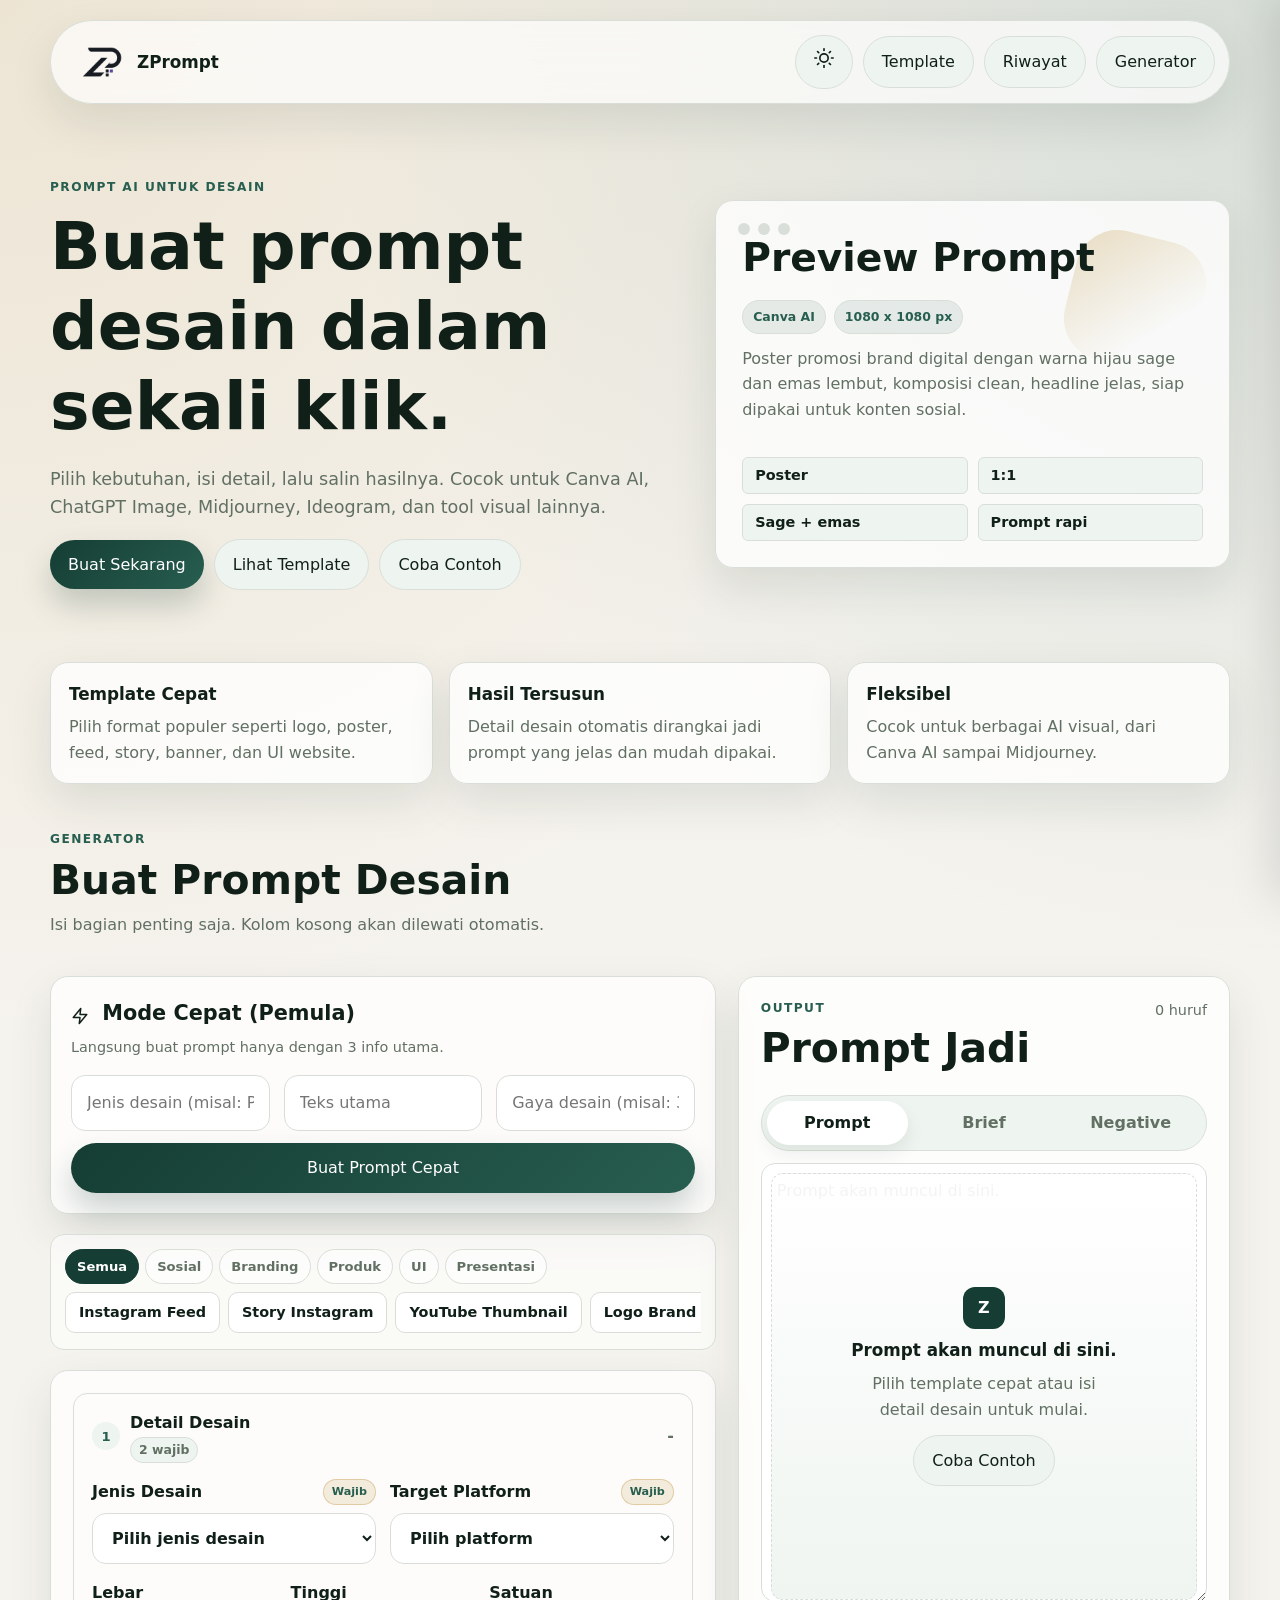
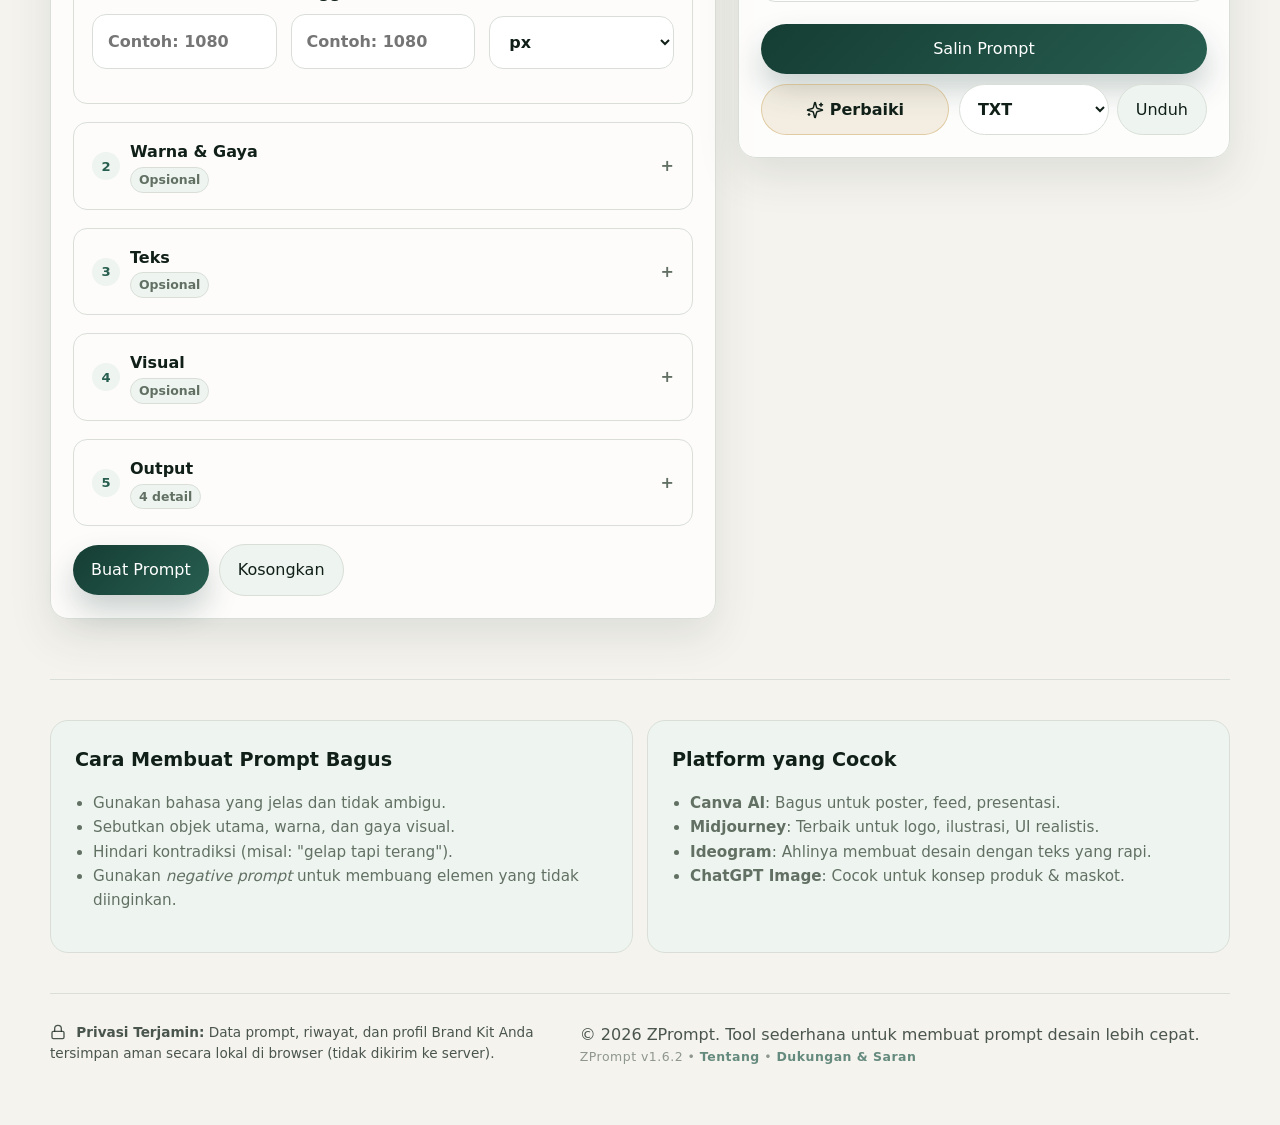
==== commit ff76756e: "Polish navigation and static pages" ====
--- a/index.html
+++ b/index.html
@@ -10,30 +10,31 @@
   <meta property="og:url" content="https://zarkasih081.github.io/ZPrompt/" />
   <meta property="og:type" content="website" />
   <meta property="og:image" content="https://zarkasih081.github.io/ZPrompt/assets/og-image.png" />
+  <link rel="canonical" href="https://zarkasih081.github.io/ZPrompt/" />
   <title>ZPrompt</title>
   <link rel="icon" href="assets/favicon.png" type="image/png" />
   <link rel="apple-touch-icon" href="assets/icon-192.png" />
   <link rel="manifest" href="manifest.webmanifest" />
-  <link rel="stylesheet" href="style.css?v=1.6.0" />
+  <link rel="stylesheet" href="style.css?v=1.6.2" />
 </head>
 <body>
   <div class="app-shell">
     <header class="site-header">
-      <nav class="nav" aria-label="Navigasi utama">
+      <nav class="nav home-nav" aria-label="Navigasi utama">
         <a class="brand" href="#top" aria-label="ZPrompt">
           <img src="assets/logo.png" alt="Logo ZPrompt" />
           <span>
             <strong>ZPrompt</strong>
           </span>
         </a>
-        <div class="nav-actions">
+        <div class="nav-actions home-nav-actions">
           <button class="theme-toggle" id="themeToggle" type="button" aria-label="Ganti tema"><span class="theme-icon"><svg width="20" height="20" viewBox="0 0 24 24" fill="none" stroke="currentColor" stroke-width="2" stroke-linecap="round" stroke-linejoin="round"><circle cx="12" cy="12" r="5"/><line x1="12" y1="1" x2="12" y2="3"/><line x1="12" y1="21" x2="12" y2="23"/><line x1="4.22" y1="4.22" x2="5.64" y2="5.64"/><line x1="18.36" y1="18.36" x2="19.78" y2="19.78"/><line x1="1" y1="12" x2="3" y2="12"/><line x1="21" y1="12" x2="23" y2="12"/><line x1="4.22" y1="19.78" x2="5.64" y2="18.36"/><line x1="18.36" y1="5.64" x2="19.78" y2="4.22"/></svg></span></button>
-          <a class="nav-link" href="contoh.html">Contoh</a>
+          <a class="nav-link" href="template/">Template</a>
           <button class="nav-link" id="historyToggle" type="button" aria-label="Buka Riwayat" aria-controls="historySidebar" aria-expanded="false">
             <span class="history-text">Riwayat</span>
             <svg class="history-icon" width="20" height="20" viewBox="0 0 24 24" fill="none" stroke="currentColor" stroke-width="2" stroke-linecap="round" stroke-linejoin="round"><path d="M3 12a9 9 0 1 0 9-9 9.75 9.75 0 0 0-6.74 2.74L3 8"/><path d="M3 3v5h5"/><path d="M12 7v5l4 2"/></svg>
           </button>
-          <a class="nav-link" href="#generator">Buat</a>
+          <a class="nav-link" href="#generator">Generator</a>
         </div>
       </nav>
 
@@ -44,6 +45,7 @@
           <p class="hero-text">Pilih kebutuhan, isi detail, lalu salin hasilnya. Cocok untuk Canva AI, ChatGPT Image, Midjourney, Ideogram, dan tool visual lainnya.</p>
           <div class="hero-buttons">
             <a class="primary-btn" href="#generator">Buat Sekarang</a>
+            <a class="secondary-btn" href="template/">Lihat Template</a>
             <button class="secondary-btn" id="loadExample" type="button">Coba Contoh</button>
           </div>
         </div>
@@ -426,9 +428,9 @@
         <div>
           <p>© <span id="year"></span> ZPrompt. Tool sederhana untuk membuat prompt desain lebih cepat.</p>
           <p class="app-version">
-            ZPrompt v1.6.0 •
-            <a href="about.html">Tentang</a> • 
-            <a href="support.html">Dukungan & Saran</a>
+            ZPrompt v1.6.2 •
+            <a href="tentang/">Tentang</a> •
+            <a href="dukungan/">Dukungan & Saran</a>
           </p>
         </div>
         <div class="footer-actions">
@@ -496,6 +498,6 @@
   <div id="toastContainer" class="toast-container" aria-live="polite"></div>
   <a href="#top" id="backToTop" class="back-to-top" aria-label="Ke Atas"><svg width="24" height="24" viewBox="0 0 24 24" fill="none" stroke="currentColor" stroke-width="2" stroke-linecap="round" stroke-linejoin="round"><path d="m18 15-6-6-6 6"/></svg></a>
 
-  <script src="script.js?v=1.6.0"></script>
+  <script src="script.js?v=1.6.2"></script>
 </body>
 </html>
--- a/style.css
+++ b/style.css
@@ -785,6 +785,43 @@
     display: none;
   }
 
+  .home-nav {
+    align-items: stretch;
+    flex-direction: column;
+    gap: 12px;
+  }
+
+  .home-nav .brand {
+    width: fit-content;
+  }
+
+  .home-nav-actions {
+    display: flex;
+    flex-wrap: nowrap;
+    width: 100%;
+    justify-content: flex-start;
+    overflow-x: auto;
+    padding-bottom: 2px;
+    scrollbar-width: none;
+  }
+
+  .home-nav-actions::-webkit-scrollbar {
+    display: none;
+  }
+
+  .home-nav-actions a.nav-link {
+    display: inline-flex;
+    flex: 0 0 auto;
+    white-space: nowrap;
+    padding: 10px 12px;
+    font-size: .86rem;
+  }
+
+  .home-nav-actions .theme-toggle,
+  .home-nav-actions #historyToggle {
+    flex: 0 0 auto;
+  }
+
   .history-text {
     display: none;
   }
@@ -1855,3 +1892,370 @@
     grid-template-columns: 1fr 1fr;
   }
 }
+
+/* Static pages and clean routes */
+.nav-link.is-active,
+.nav-link[aria-current="page"] {
+  color: var(--accent);
+  font-weight: 900;
+  border-color: rgba(201, 164, 92, .44);
+}
+
+.page-main {
+  max-width: 1000px;
+  margin: 0 auto;
+  padding: 0 20px;
+}
+
+.page-header {
+  padding: 64px 0 24px;
+  text-align: center;
+}
+
+.page-header h1 {
+  margin-bottom: 12px;
+}
+
+.page-header p,
+.page-copy,
+.version-note,
+.support-subtitle,
+.support-card p {
+  color: var(--muted);
+}
+
+.search-filter-bar {
+  display: grid;
+  grid-template-columns: minmax(0, 1fr) minmax(180px, .36fr);
+  gap: 12px;
+  max-width: 680px;
+  margin: 24px auto 0;
+}
+
+.gallery {
+  display: grid;
+  grid-template-columns: repeat(auto-fill, minmax(280px, 1fr));
+  gap: 18px;
+  padding: 32px 0 48px;
+}
+
+.gallery-card {
+  display: flex;
+  flex-direction: column;
+  gap: 14px;
+  min-height: 250px;
+  padding: 22px;
+  background: rgba(255, 255, 255, .78);
+  border: 1px solid var(--line);
+  border-radius: 14px;
+  box-shadow: var(--shadow);
+}
+
+[data-theme="dark"] .gallery-card {
+  background: rgba(18, 29, 24, .82);
+}
+
+.gallery-tag {
+  width: fit-content;
+  padding: 4px 10px;
+  border-radius: 999px;
+  background: var(--primary-2);
+  color: #fff;
+  font-size: .76rem;
+  font-weight: 900;
+}
+
+[data-theme="dark"] .gallery-tag {
+  background: rgba(184, 149, 74, .16);
+  color: var(--accent);
+}
+
+.gallery-title {
+  margin: 0;
+  font-size: 1.1rem;
+}
+
+.gallery-desc {
+  flex: 1;
+  color: var(--muted);
+  font-size: .95rem;
+  margin: 0;
+}
+
+.gallery-actions {
+  display: grid;
+  grid-template-columns: 1fr 1fr;
+  gap: 10px;
+  margin-top: auto;
+}
+
+.gallery-actions .primary-btn,
+.gallery-actions .secondary-btn,
+.full-width-btn {
+  width: 100%;
+  text-align: center;
+}
+
+.empty-state {
+  grid-column: 1 / -1;
+  padding: 38px;
+  text-align: center;
+  color: var(--muted);
+  border: 1px dashed var(--line);
+  border-radius: 14px;
+  background: var(--surface-soft);
+}
+
+.about-content,
+.support-content {
+  max-width: 860px;
+  margin: 0 auto;
+  padding: 52px 0 64px;
+  line-height: 1.7;
+}
+
+.about-content h1,
+.support-content h1 {
+  text-align: center;
+  margin-bottom: 14px;
+}
+
+.about-content h2 {
+  margin: 38px 0 14px;
+  padding-bottom: 8px;
+  border-bottom: 1px solid var(--line);
+  font-size: 1.45rem;
+}
+
+.content-list {
+  color: var(--muted);
+  padding-left: 20px;
+  margin: 0 0 24px;
+}
+
+.content-list li {
+  margin-bottom: 8px;
+}
+
+.changelog-box,
+.support-card {
+  background: rgba(255, 255, 255, .72);
+  border: 1px solid var(--line);
+  border-radius: var(--radius);
+  box-shadow: var(--shadow);
+}
+
+[data-theme="dark"] .changelog-box,
+[data-theme="dark"] .support-card {
+  background: rgba(18, 29, 24, .82);
+}
+
+.changelog-box {
+  padding: 24px;
+  margin-top: 24px;
+}
+
+.changelog-item {
+  margin-bottom: 18px;
+}
+
+.changelog-item:last-child {
+  margin-bottom: 0;
+}
+
+.version-tag,
+.donation-pill {
+  display: inline-flex;
+  align-items: center;
+  width: fit-content;
+  border-radius: 999px;
+  font-weight: 900;
+}
+
+.version-tag {
+  padding: 4px 9px;
+  margin-right: 8px;
+  background: var(--primary-2);
+  color: #fff;
+  font-size: .82rem;
+}
+
+[data-theme="dark"] .version-tag {
+  background: rgba(184, 149, 74, .2);
+  color: var(--accent);
+}
+
+.version-note {
+  margin: 8px 0 10px;
+}
+
+.support-subtitle {
+  text-align: center;
+  margin: 0 auto 42px;
+  max-width: 620px;
+}
+
+.support-grid {
+  display: grid;
+  grid-template-columns: repeat(2, minmax(0, 1fr));
+  gap: 22px;
+}
+
+.support-card {
+  padding: 28px;
+}
+
+.support-card h2 {
+  display: flex;
+  align-items: center;
+  gap: 8px;
+  font-size: 1.35rem;
+  margin-bottom: 14px;
+}
+
+.donation-meta {
+  display: grid;
+  gap: 10px;
+  margin: 24px 0 16px;
+}
+
+.donation-label {
+  color: var(--muted);
+  font-size: .82rem;
+  font-weight: 900;
+  letter-spacing: .08em;
+}
+
+.donation-methods {
+  display: flex;
+  gap: 12px;
+  flex-wrap: wrap;
+}
+
+.donation-pill {
+  padding: 6px 12px;
+  background: var(--surface-soft);
+  border: 1px solid var(--line);
+  color: var(--text);
+}
+
+.support-note {
+  color: var(--muted);
+  font-size: .86rem;
+  margin: 12px 0 0;
+}
+
+.privacy-note {
+  display: flex;
+  align-items: flex-start;
+  gap: 6px;
+  color: var(--muted);
+  font-size: .86rem;
+  margin: -12px 0 22px;
+}
+
+.support-form label {
+  display: block;
+  margin-bottom: 12px;
+  font-size: .9rem;
+}
+
+.support-form input,
+.support-form select,
+.support-form textarea {
+  margin-top: 6px;
+}
+
+.support-form textarea {
+  min-height: 112px;
+}
+
+.support-form-actions {
+  display: grid;
+  gap: 10px;
+  margin-top: 12px;
+}
+
+.redirect-page {
+  min-height: 100vh;
+  display: grid;
+  place-items: center;
+  padding: 24px;
+  background: var(--bg);
+}
+
+.redirect-card {
+  max-width: 420px;
+  padding: 28px;
+  text-align: center;
+  background: var(--surface);
+  border: 1px solid var(--line);
+  border-radius: var(--radius);
+  box-shadow: var(--shadow);
+}
+
+@media (max-width: 760px) {
+  .search-filter-bar,
+  .support-grid {
+    grid-template-columns: 1fr;
+  }
+
+  .page-header {
+    padding-top: 42px;
+  }
+}
+
+@media (max-width: 520px) {
+  .page-nav {
+    align-items: stretch;
+    flex-direction: column;
+    gap: 12px;
+  }
+
+  .page-nav .brand {
+    width: fit-content;
+  }
+
+  .page-nav-actions {
+    display: flex;
+    flex-wrap: nowrap;
+    width: 100%;
+    overflow-x: auto;
+    padding-bottom: 2px;
+    scrollbar-width: none;
+  }
+
+  .page-nav-actions::-webkit-scrollbar {
+    display: none;
+  }
+
+  .page-nav-actions a.nav-link {
+    display: inline-flex;
+    white-space: nowrap;
+    flex: 0 0 auto;
+    padding: 10px 12px;
+    font-size: .86rem;
+  }
+
+  .page-nav-actions .theme-toggle {
+    flex: 0 0 auto;
+    padding: 10px;
+  }
+
+  .page-main {
+    padding: 0 10px;
+  }
+
+  .gallery {
+    grid-template-columns: 1fr;
+  }
+
+  .gallery-actions {
+    grid-template-columns: 1fr;
+  }
+
+  .about-content,
+  .support-content {
+    padding-top: 38px;
+  }
+}
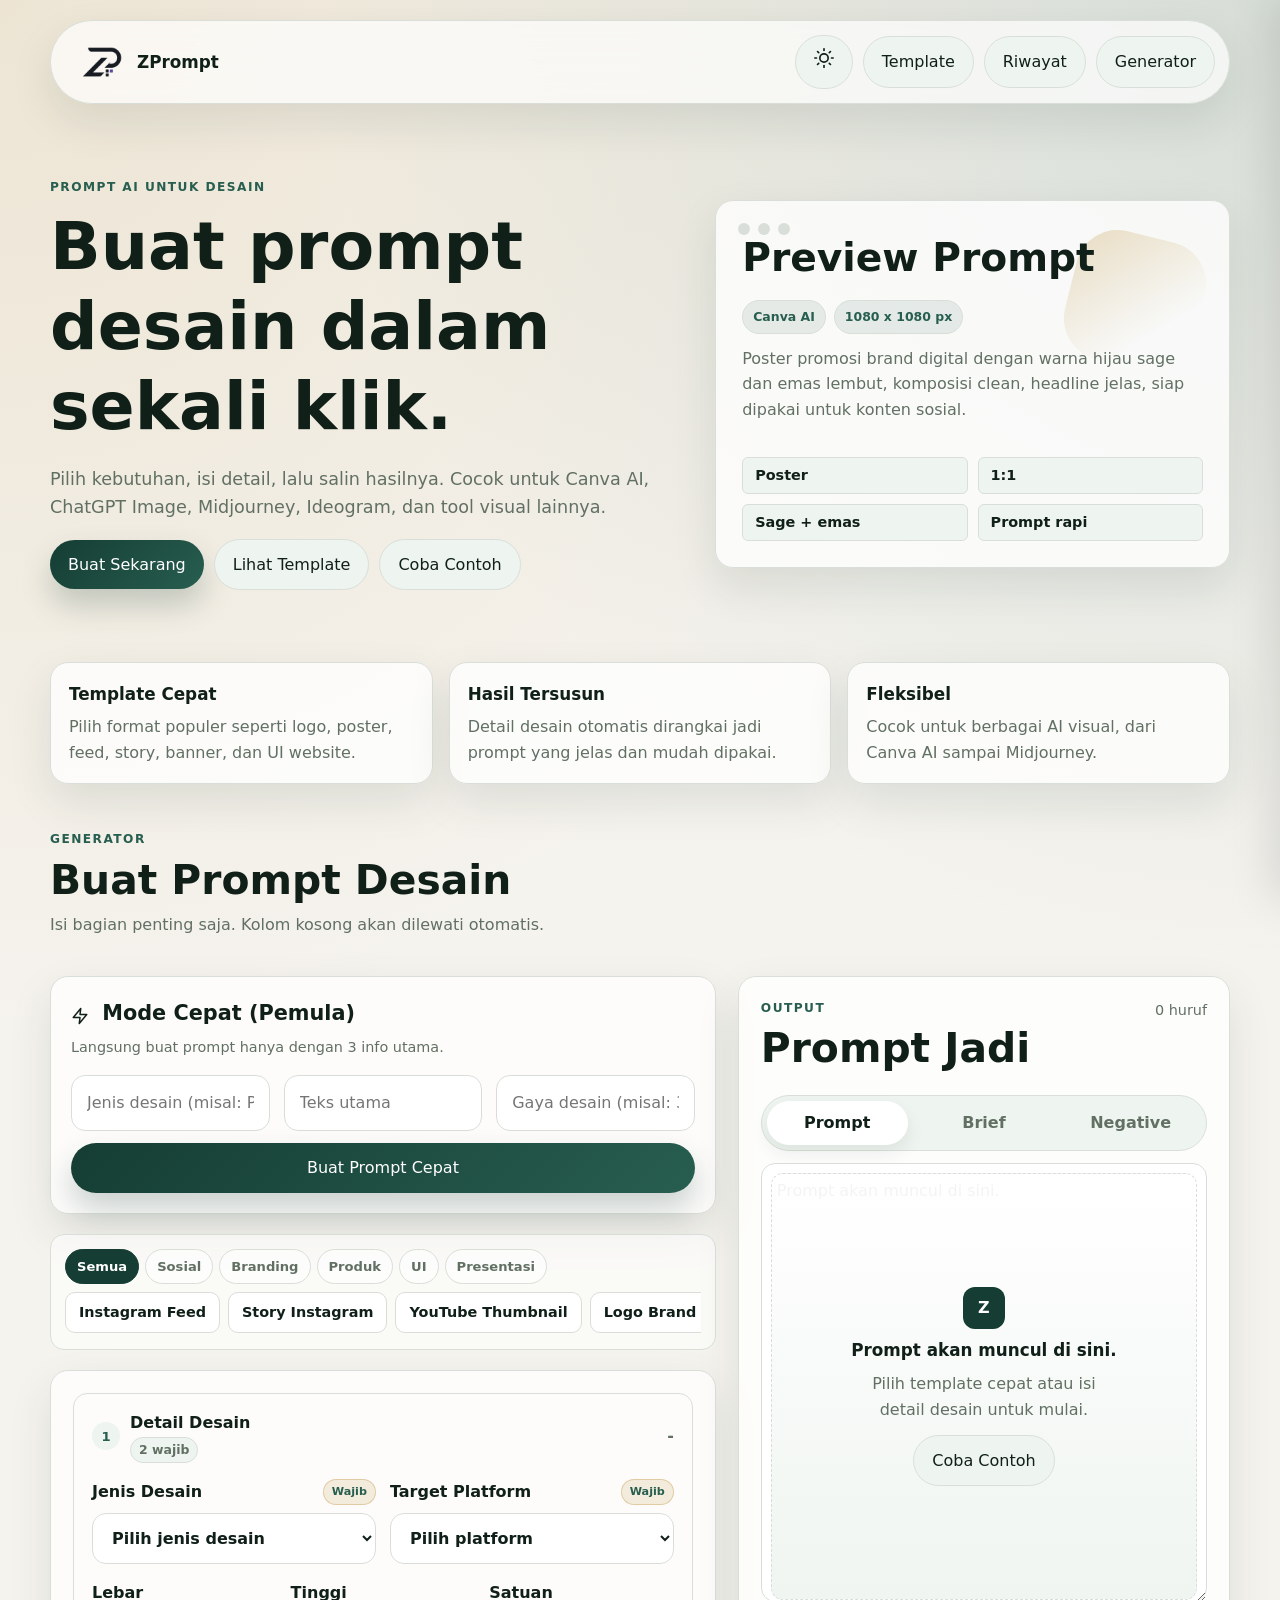
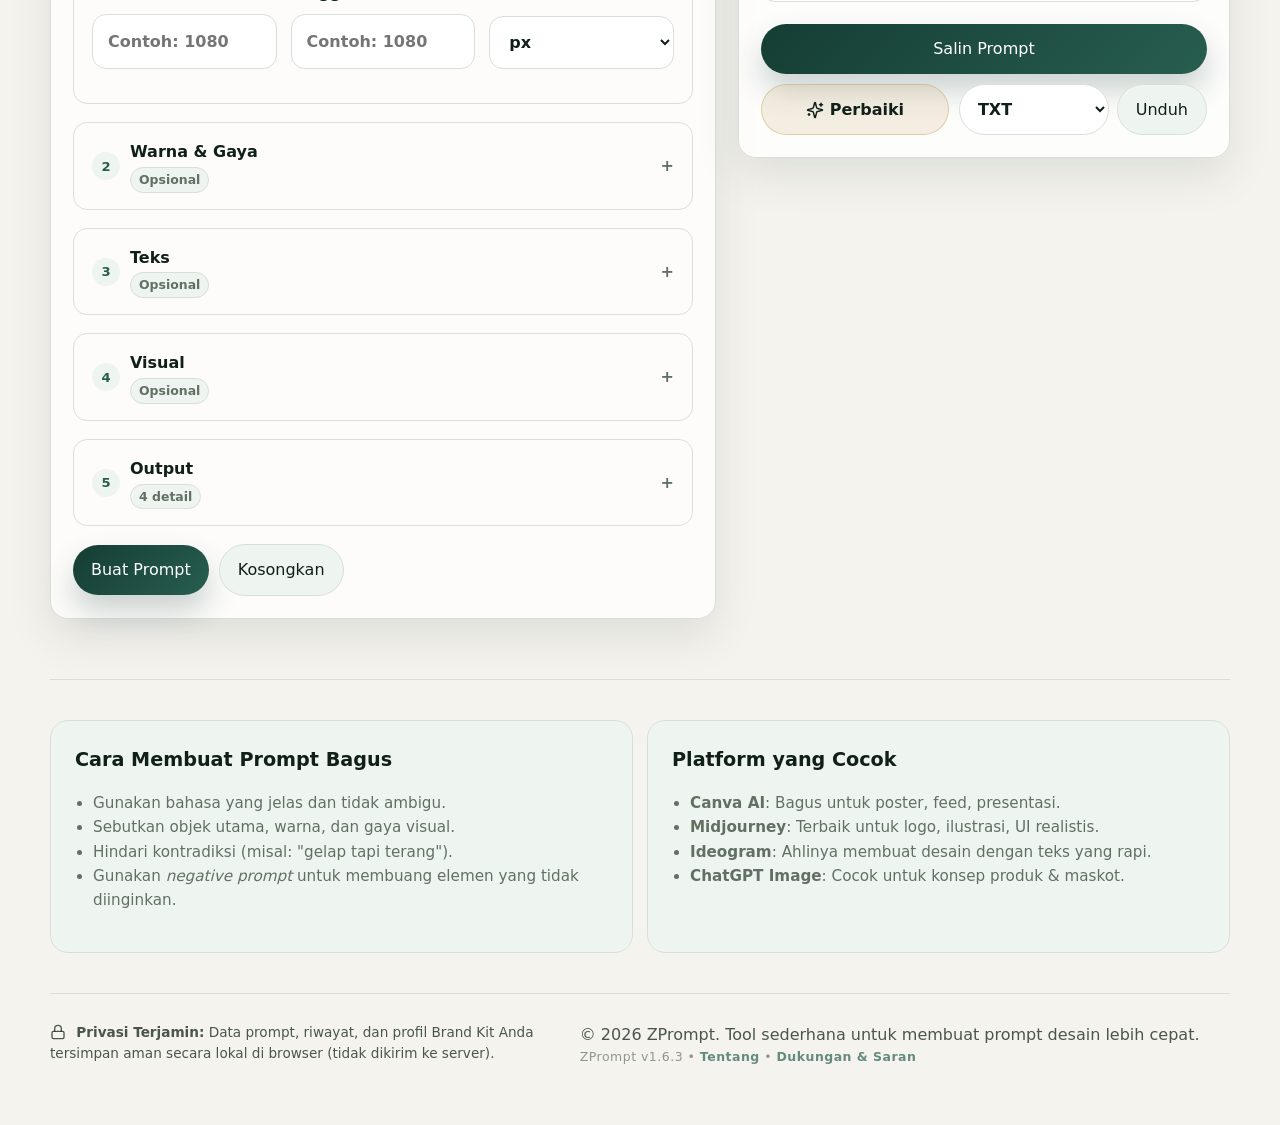
==== commit d74881db: "Add SEO files and support issue link" ====
--- a/index.html
+++ b/index.html
@@ -15,7 +15,7 @@
   <link rel="icon" href="assets/favicon.png" type="image/png" />
   <link rel="apple-touch-icon" href="assets/icon-192.png" />
   <link rel="manifest" href="manifest.webmanifest" />
-  <link rel="stylesheet" href="style.css?v=1.6.2" />
+  <link rel="stylesheet" href="style.css?v=1.6.3" />
 </head>
 <body>
   <div class="app-shell">
@@ -428,7 +428,7 @@
         <div>
           <p>© <span id="year"></span> ZPrompt. Tool sederhana untuk membuat prompt desain lebih cepat.</p>
           <p class="app-version">
-            ZPrompt v1.6.2 •
+            ZPrompt v1.6.3 •
             <a href="tentang/">Tentang</a> •
             <a href="dukungan/">Dukungan & Saran</a>
           </p>
@@ -498,6 +498,6 @@
   <div id="toastContainer" class="toast-container" aria-live="polite"></div>
   <a href="#top" id="backToTop" class="back-to-top" aria-label="Ke Atas"><svg width="24" height="24" viewBox="0 0 24 24" fill="none" stroke="currentColor" stroke-width="2" stroke-linecap="round" stroke-linejoin="round"><path d="m18 15-6-6-6 6"/></svg></a>
 
-  <script src="script.js?v=1.6.2"></script>
+  <script src="script.js?v=1.6.3"></script>
 </body>
 </html>
